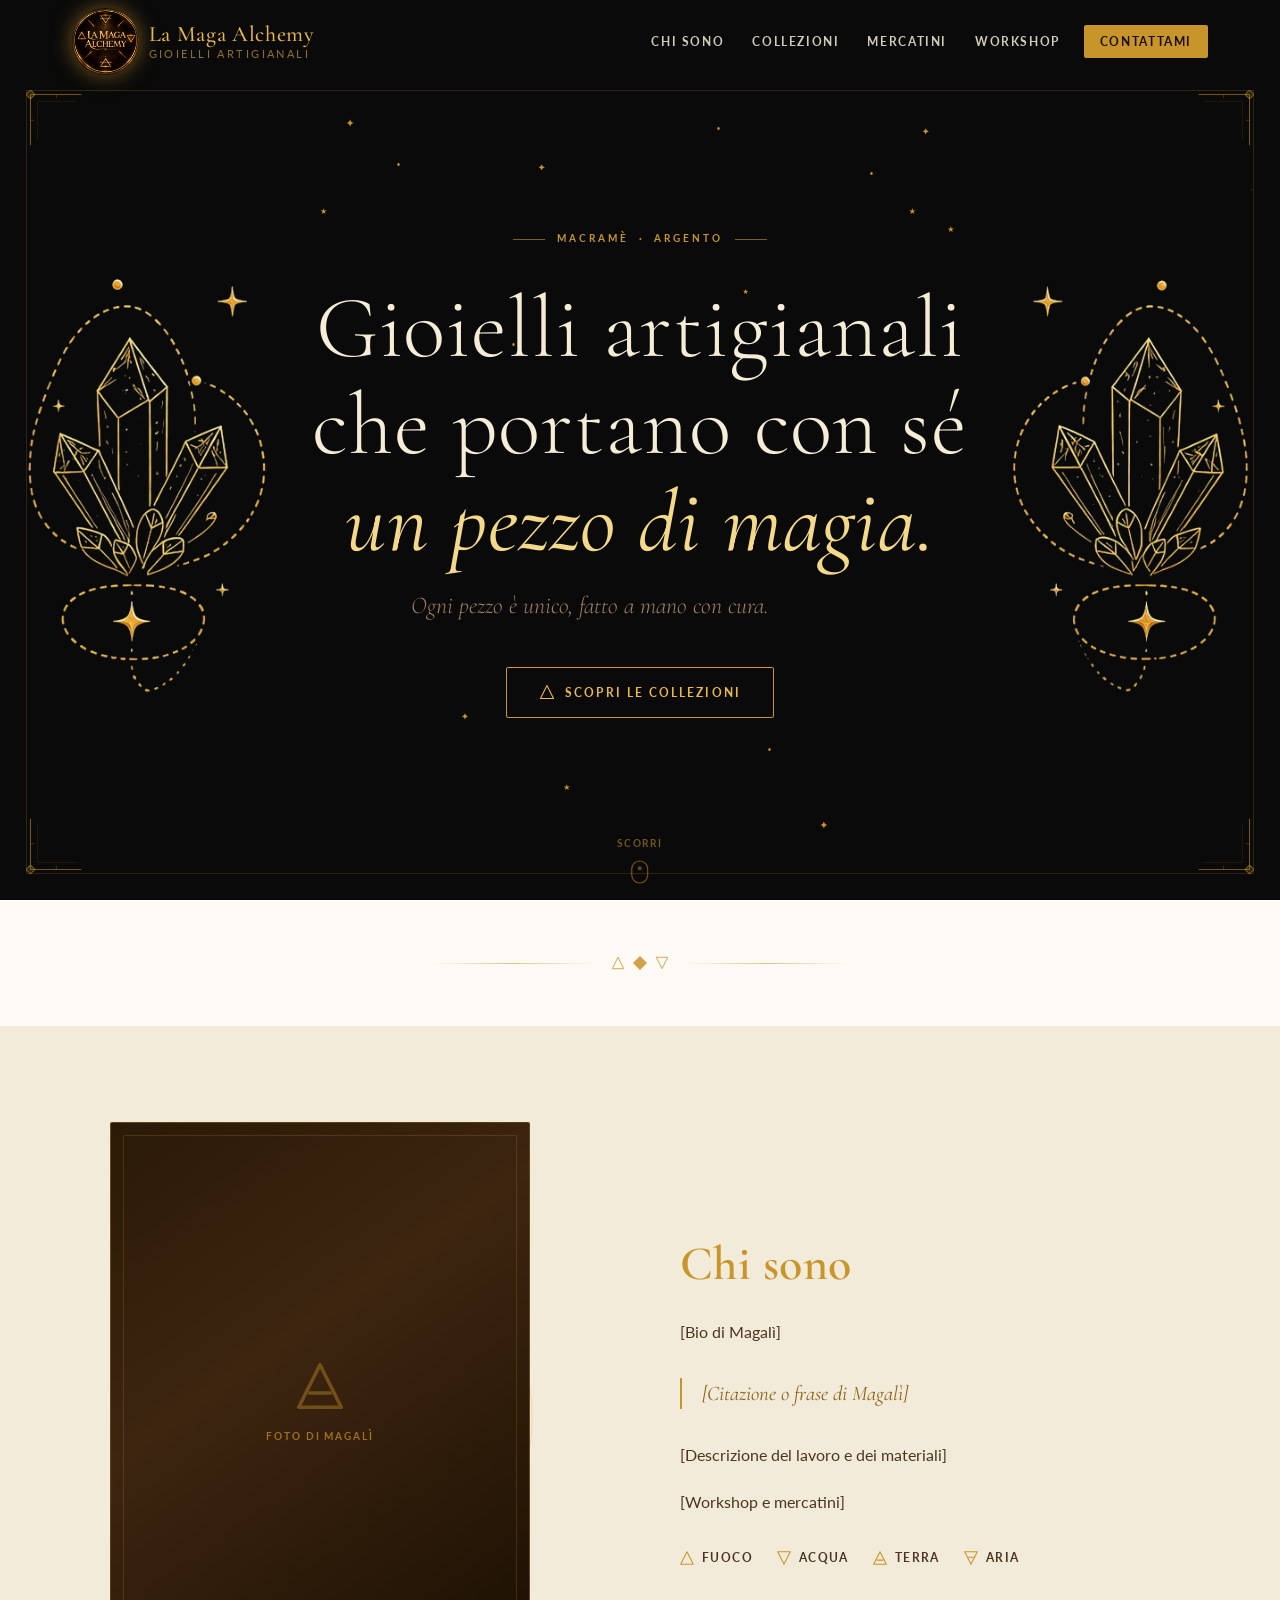
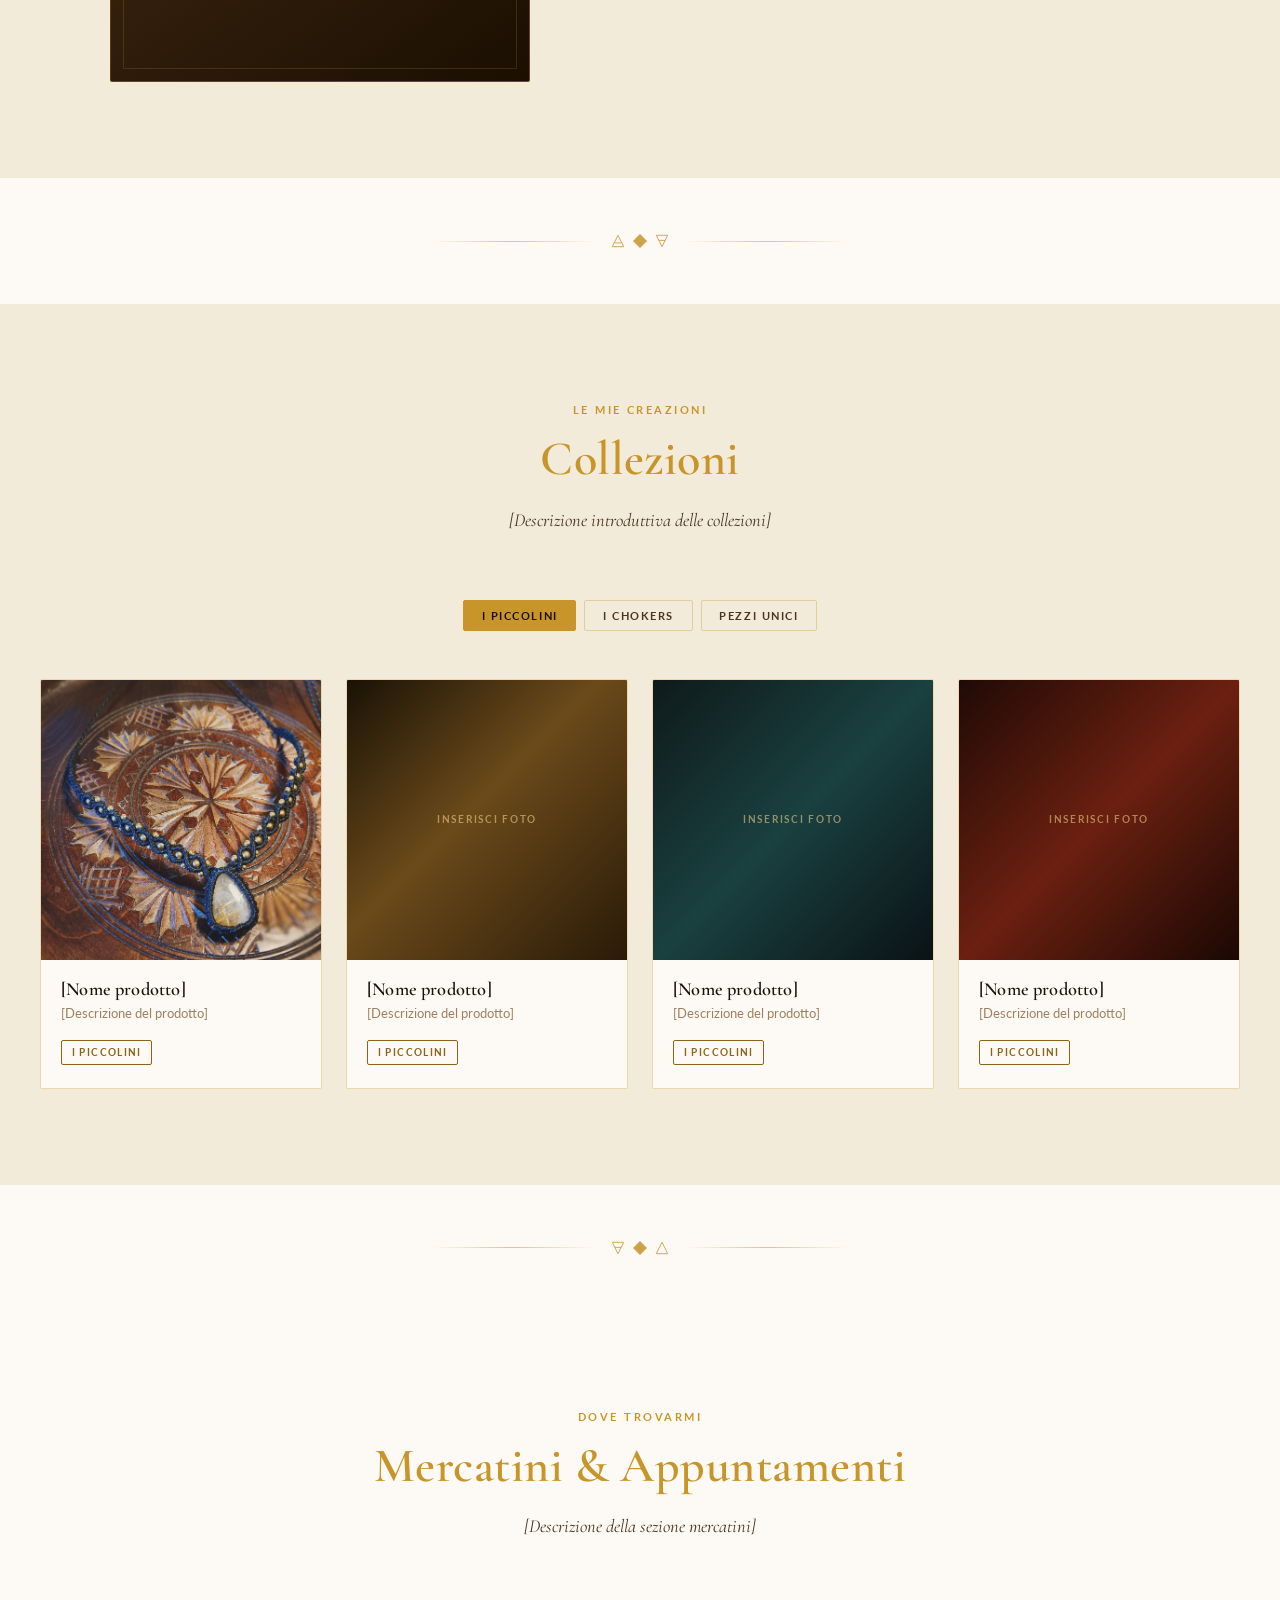
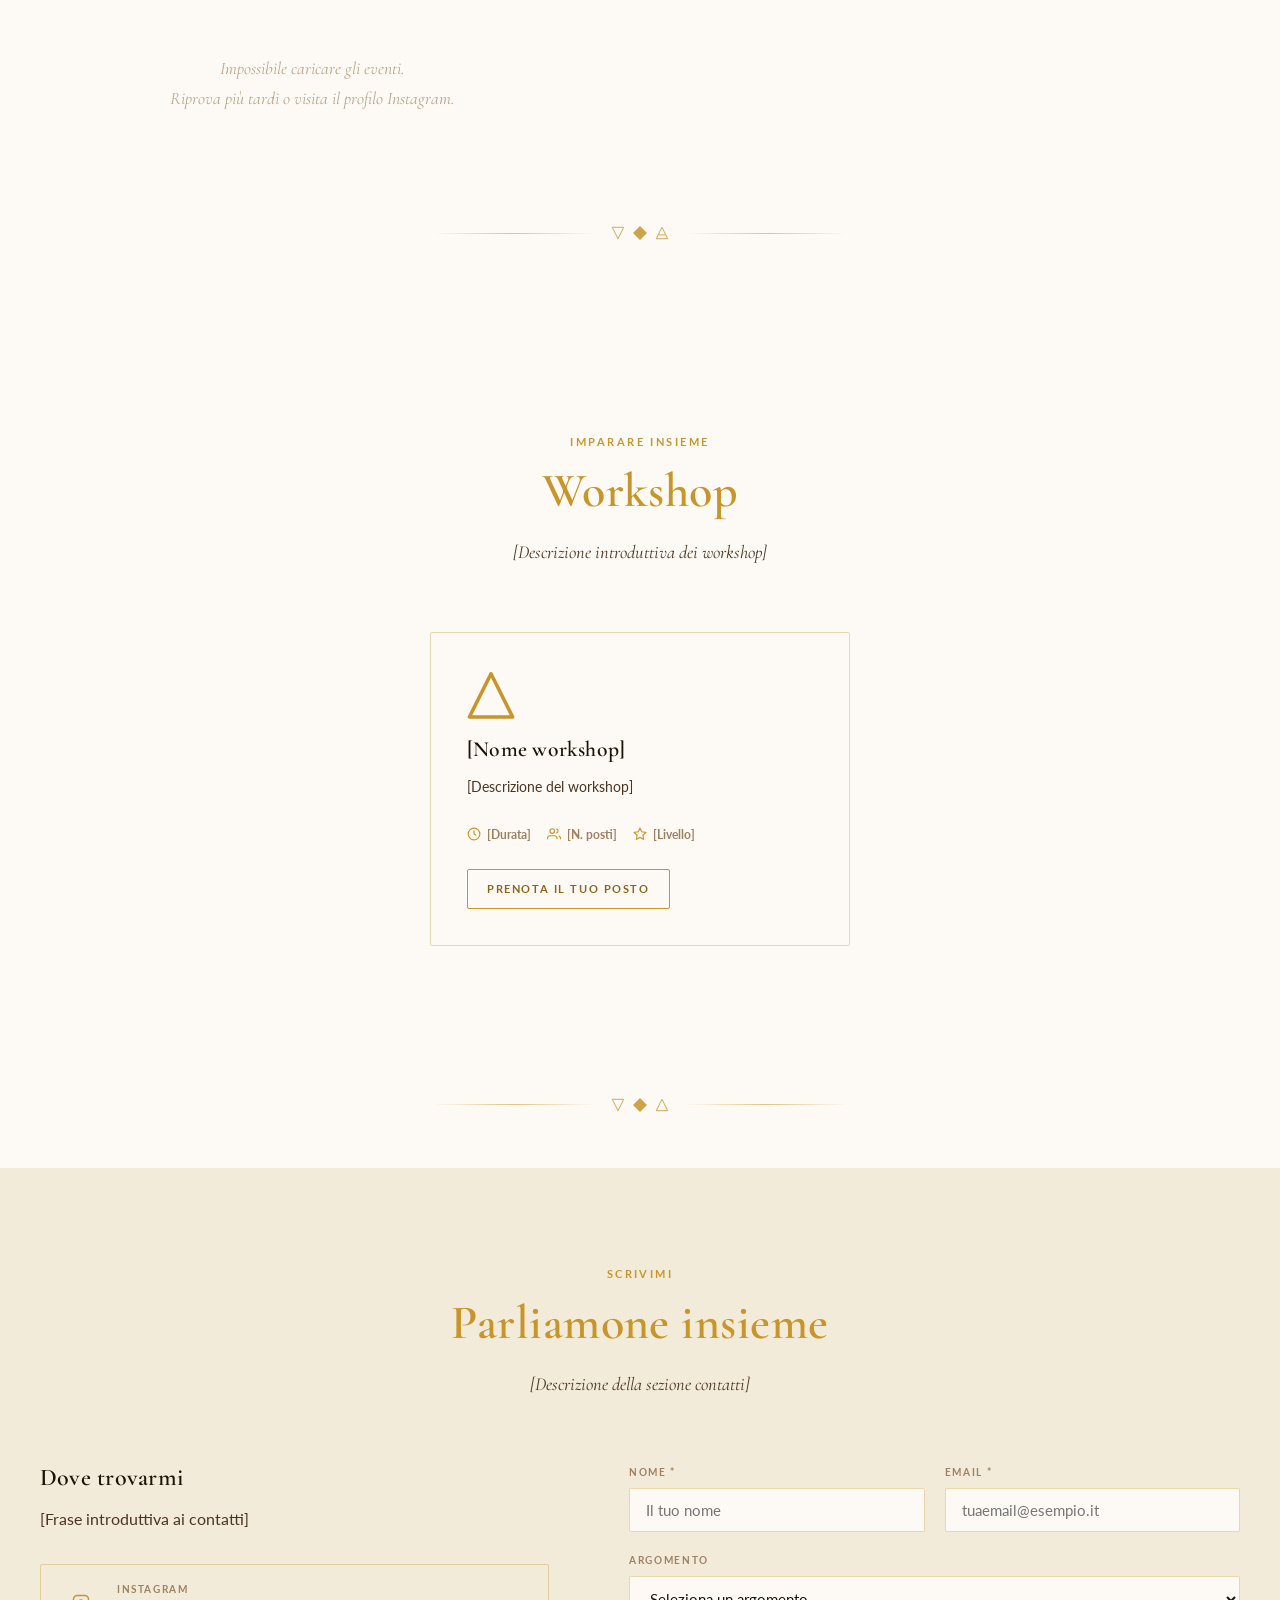
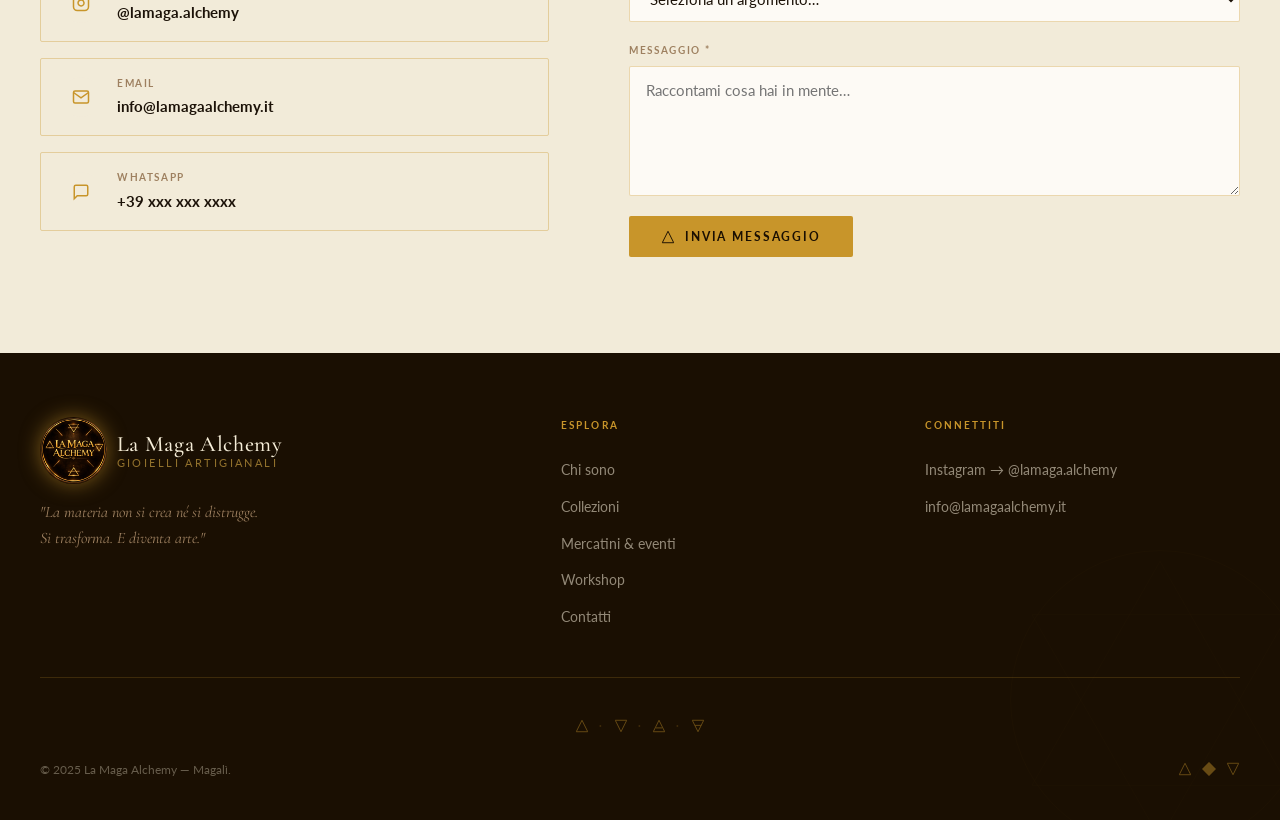
==== index.html @ 139d1196 "Initial commit: sito La Maga Alchemy" ====
﻿<!DOCTYPE html>
<html lang="it">
<head>
  <meta charset="UTF-8" />
  <meta name="viewport" content="width=device-width, initial-scale=1.0" />
  <meta name="description" content="La Maga Alchemy — Gioielli artigianali in macramè e argento di Magalì. Collane, workshop e mercatini." />
  <title>La Maga Alchemy — Gioielli Artigianali di Magalì</title>

  <!-- Favicon (usa il logo come favicon) -->
  <link rel="icon" type="image/jpeg" href="images/logo.jpg" />

  <!-- Google Fonts -->
  <link rel="preconnect" href="https://fonts.googleapis.com" />
  <link rel="preconnect" href="https://fonts.gstatic.com" crossorigin />
  <link href="https://fonts.googleapis.com/css2?family=Cormorant+Garamond:ital,wght@0,300;0,400;0,500;0,600;0,700;1,300;1,400;1,600&family=Lato:wght@300;400;700&display=swap" rel="stylesheet" />

  <link rel="stylesheet" href="style.css" />
</head>
<body>

<!-- ============================================================
  SVG SIMBOLI ALCHEMICI — definizioni riutilizzabili
============================================================ -->
<svg style="display:none" aria-hidden="true">
  <defs>
    <!-- Fuoco △ -->
    <symbol id="sym-fire" viewBox="0 0 20 22">
      <polygon points="10,2 19,20 1,20" fill="none" stroke="currentColor" stroke-width="1.5" stroke-linejoin="round"/>
    </symbol>
    <!-- Acqua ▽ -->
    <symbol id="sym-water" viewBox="0 0 20 22">
      <polygon points="10,20 19,2 1,2" fill="none" stroke="currentColor" stroke-width="1.5" stroke-linejoin="round"/>
    </symbol>
    <!-- Terra △ con barra -->
    <symbol id="sym-earth" viewBox="0 0 20 22">
      <polygon points="10,2 19,20 1,20" fill="none" stroke="currentColor" stroke-width="1.5" stroke-linejoin="round"/>
      <line x1="5" y1="14" x2="15" y2="14" stroke="currentColor" stroke-width="1.5"/>
    </symbol>
    <!-- Aria ▽ con barra -->
    <symbol id="sym-air" viewBox="0 0 20 22">
      <polygon points="10,20 19,2 1,2" fill="none" stroke="currentColor" stroke-width="1.5" stroke-linejoin="round"/>
      <line x1="5" y1="10" x2="15" y2="10" stroke="currentColor" stroke-width="1.5"/>
    </symbol>
    <!-- Rombo decorativo -->
    <symbol id="sym-diamond" viewBox="0 0 14 14">
      <rect x="2" y="2" width="10" height="10" fill="currentColor" transform="rotate(45 7 7)"/>
    </symbol>
  </defs>
</svg>


<!-- ============================================================
  HEADER
============================================================ -->
<header id="header" role="banner">
  <div class="header-inner">
    <a href="#hero" class="logo-wrap" aria-label="La Maga Alchemy — torna all'inizio">
      <!-- Sostituisci logo.jpg con il percorso corretto del logo -->
      <img src="images/logo.jpg" alt="Logo La Maga Alchemy" class="logo-img" />
      <div class="logo-text">
        La Maga Alchemy
        <span class="logo-sub">Gioielli Artigianali</span>
      </div>
    </a>

    <button class="hamburger" id="hamburger" aria-label="Apri menu" aria-expanded="false" aria-controls="nav">
      <span></span><span></span><span></span>
    </button>

    <nav id="nav" class="nav" aria-label="Navigazione principale">
      <a href="#chi-sono"  class="nav-link">Chi sono</a>
      <a href="#collezioni" class="nav-link">Collezioni</a>
      <a href="#eventi"    class="nav-link">Mercatini</a>
      <a href="#workshop"  class="nav-link">Workshop</a>
      <a href="#contatti"  class="nav-link nav-cta">Contattami</a>
    </nav>
  </div>
</header>


<!-- ============================================================
  HERO
============================================================ -->
<section id="hero" aria-label="Benvenuto">

  <!-- ── Cornice ornamentale dorata ── -->
  <div class="hero-frame" aria-hidden="true">
    <!-- Angolo TL — gli altri 3 vengono specchiati via CSS -->
    <div class="hero-corner hero-corner--tl">
      <svg viewBox="0 0 65 65" fill="none" xmlns="http://www.w3.org/2000/svg">
        <path d="M 62,5 L 5,5 L 5,62" stroke="#C8952A" stroke-width="1.2" opacity="0.55"/>
        <path d="M 56,13 L 13,13 L 13,56" stroke="#C8952A" stroke-width="0.5" opacity="0.28"/>
        <polygon points="5,0 10,5 5,10 0,5" stroke="#C8952A" stroke-width="0.9" fill="rgba(200,149,42,0.18)"/>
        <line x1="34" y1="5" x2="34" y2="9" stroke="#C8952A" stroke-width="0.7" opacity="0.45"/>
        <line x1="5" y1="34" x2="9" y2="34" stroke="#C8952A" stroke-width="0.7" opacity="0.45"/>
      </svg>
    </div>
    <div class="hero-corner hero-corner--tr">
      <svg viewBox="0 0 65 65" fill="none" xmlns="http://www.w3.org/2000/svg">
        <path d="M 62,5 L 5,5 L 5,62" stroke="#C8952A" stroke-width="1.2" opacity="0.55"/>
        <path d="M 56,13 L 13,13 L 13,56" stroke="#C8952A" stroke-width="0.5" opacity="0.28"/>
        <polygon points="5,0 10,5 5,10 0,5" stroke="#C8952A" stroke-width="0.9" fill="rgba(200,149,42,0.18)"/>
        <line x1="34" y1="5" x2="34" y2="9" stroke="#C8952A" stroke-width="0.7" opacity="0.45"/>
        <line x1="5" y1="34" x2="9" y2="34" stroke="#C8952A" stroke-width="0.7" opacity="0.45"/>
      </svg>
    </div>
    <div class="hero-corner hero-corner--bl">
      <svg viewBox="0 0 65 65" fill="none" xmlns="http://www.w3.org/2000/svg">
        <path d="M 62,5 L 5,5 L 5,62" stroke="#C8952A" stroke-width="1.2" opacity="0.55"/>
        <path d="M 56,13 L 13,13 L 13,56" stroke="#C8952A" stroke-width="0.5" opacity="0.28"/>
        <polygon points="5,0 10,5 5,10 0,5" stroke="#C8952A" stroke-width="0.9" fill="rgba(200,149,42,0.18)"/>
        <line x1="34" y1="5" x2="34" y2="9" stroke="#C8952A" stroke-width="0.7" opacity="0.45"/>
        <line x1="5" y1="34" x2="9" y2="34" stroke="#C8952A" stroke-width="0.7" opacity="0.45"/>
      </svg>
    </div>
    <div class="hero-corner hero-corner--br">
      <svg viewBox="0 0 65 65" fill="none" xmlns="http://www.w3.org/2000/svg">
        <path d="M 62,5 L 5,5 L 5,62" stroke="#C8952A" stroke-width="1.2" opacity="0.55"/>
        <path d="M 56,13 L 13,13 L 13,56" stroke="#C8952A" stroke-width="0.5" opacity="0.28"/>
        <polygon points="5,0 10,5 5,10 0,5" stroke="#C8952A" stroke-width="0.9" fill="rgba(200,149,42,0.18)"/>
        <line x1="34" y1="5" x2="34" y2="9" stroke="#C8952A" stroke-width="0.7" opacity="0.45"/>
        <line x1="5" y1="34" x2="9" y2="34" stroke="#C8952A" stroke-width="0.7" opacity="0.45"/>
      </svg>
    </div>
  </div>

  <!-- ── Stelle e scintille sparse ── -->
  <div aria-hidden="true">
    <!-- ╔══════════════════════════════════════════╗
         Stelle nelle 4 zone indicate (dentro il frame, a fianco dei cristalli).
         Nessuna stella nell'header (top < 12%).
         ╚══════════════════════════════════════════╝ -->

    <!-- ZONA 1 — angolo in alto a sinistra (top 13–26%, left 24–36%) -->
    <span class="hero-star hero-star--zona1" style="top:13%;left:27%;font-size:11px;--op-lo:0.22;--op-hi:0.65;--dur:4.2s;--delay:0.4s">✦</span>
    <span class="hero-star hero-star--text" style="top:18%;left:31%;font-size:5px; --op-lo:0.18;--op-hi:0.50;--dur:3.8s;--delay:1.9s">●</span>
    <span class="hero-star hero-star--text" style="top:23%;left:25%;font-size:8px; --op-lo:0.16;--op-hi:0.55;--dur:4.6s;--delay:0.9s">★</span>

    <!-- ZONA 2 — angolo in alto a destra (top 13–26%, left 64–76%) -->
    <span class="hero-star" style="top:14%;left:72%;font-size:10px;--op-lo:0.20;--op-hi:0.62;--dur:4.0s;--delay:1.2s">✦</span>
    <span class="hero-star hero-star--text" style="top:19%;left:68%;font-size:5px; --op-lo:0.18;--op-hi:0.48;--dur:5.0s;--delay:2.2s">●</span>
    <span class="hero-star hero-star--text" style="top:25%;left:74%;font-size:8px; --op-lo:0.16;--op-hi:0.52;--dur:3.6s;--delay:0.6s">★</span>

    <!-- Stelle centro-alto: sparse su tutta la fascia sopra il titolo -->
    <span class="hero-star" style="top:14%;left:56%;font-size:5px; --op-lo:0.16;--op-hi:0.48;--dur:3.9s;--delay:1.2s">●</span>
    <span class="hero-star" style="top:18%;left:42%;font-size:10px;--op-lo:0.20;--op-hi:0.60;--dur:4.5s;--delay:0.5s">✦</span>
    <span class="hero-star" style="top:23%;left:71%;font-size:8px; --op-lo:0.18;--op-hi:0.54;--dur:4.1s;--delay:2.3s">★</span>

    <!-- Centro: stelle attorno al titolo (sopra il bottone) -->
    <span class="hero-star hero-star--text" style="top:32%;left:58%;font-size:7px; --op-lo:0.16;--op-hi:0.46;--dur:4.8s;--delay:2.4s">★</span>
    <span class="hero-star hero-star--text" style="top:38%;left:40%;font-size:5px; --op-lo:0.14;--op-hi:0.44;--dur:3.4s;--delay:0.6s">●</span>

    <!-- Area tra bottone e "SCORRI": spostate più in basso (+5%) per non toccare il bottone -->
    <span class="hero-star" style="top:79%;left:36%;font-size:10px;--op-lo:0.20;--op-hi:0.60;--dur:4.2s;--delay:1.1s">✦</span>
    <span class="hero-star" style="top:83%;left:60%;font-size:5px; --op-lo:0.18;--op-hi:0.48;--dur:3.6s;--delay:0.4s">●</span>
    <span class="hero-star" style="top:87%;left:44%;font-size:8px; --op-lo:0.18;--op-hi:0.56;--dur:4.8s;--delay:1.8s">★</span>
    <span class="hero-star" style="top:91%;left:64%;font-size:11px;--op-lo:0.22;--op-hi:0.62;--dur:4.0s;--delay:0.9s">✦</span>
  </div>

  <!-- ── Cristallo sinistro — PNG estratto dal bigliettino originale ── -->
  <!-- FILE DA COPIARE: images/crystal_left.png  -->
  <div class="hero-crystal hero-crystal--left" aria-hidden="true">
    <img src="images/crystal_left.png" alt="" class="crystal-img" />
  </div>

  <!-- ── Cristallo destro — PNG estratto dal bigliettino originale ── -->
  <!-- FILE DA COPIARE: images/crystal_right.png  -->
  <div class="hero-crystal hero-crystal--right" aria-hidden="true">
    <img src="images/crystal_right.png" alt="" class="crystal-img" />
  </div>

  <!-- ── Contenuto centrale ── -->
  <div class="hero-inner">
    <div class="hero-eyebrow" aria-hidden="true">
      <span class="hero-eyebrow-line"></span>
      <span>Macramè &nbsp;·&nbsp; Argento</span>
      <span class="hero-eyebrow-line"></span>
    </div>

    <h1 class="hero-title">
      Gioielli artigianali che portano con sé<br/>
      <em>un pezzo di magia.</em>
    </h1>

    <p class="hero-sub">
      Ogni pezzo è unico, fatto a mano con cura.
    </p>

    <!-- Su desktop: solo il bottone. Su mobile: flex row cristallo+bottone+cristallo -->
    <div class="hero-cta-row">
      <img src="images/crystal_left.png"  alt="" class="hero-cta-crystal" aria-hidden="true" />
      <a href="#collezioni" class="hero-cta" aria-label="Scopri le collezioni">
        <svg width="16" height="16" viewBox="0 0 20 22" fill="none" aria-hidden="true">
          <use href="#sym-fire"/>
        </svg>
        Scopri le collezioni
      </a>
      <img src="images/crystal_right.png" alt="" class="hero-cta-crystal" aria-hidden="true" />
    </div>
  </div>

  <div class="hero-scroll" aria-hidden="true">
    <span>Scorri</span>
    <svg width="18" height="24" viewBox="0 0 18 24" fill="none">
      <rect x="1" y="1" width="16" height="22" rx="8" stroke="currentColor" stroke-width="1.2"/>
      <circle cx="9" cy="7" r="2" fill="currentColor">
        <animate attributeName="cy" values="7;15;7" dur="2.2s" repeatCount="indefinite"/>
        <animate attributeName="opacity" values="1;0;1" dur="2.2s" repeatCount="indefinite"/>
      </circle>
    </svg>
  </div>
</section>


<!-- ============================================================
  SEPARATORE
============================================================ -->
<div class="divider" aria-hidden="true">
  <span class="divider-line"></span>
  <span class="divider-symbol">
    <svg><use href="#sym-fire"/></svg>
    <svg><use href="#sym-diamond"/></svg>
    <svg><use href="#sym-water"/></svg>
  </span>
  <span class="divider-line"></span>
</div>


<!-- ============================================================
  CHI SONO
============================================================ -->
<section id="chi-sono" class="section section--mid">
  <div class="container">
    <div class="chi-sono-grid">

      <!-- Immagine di Magalì -->
      <div class="chi-sono-visual reveal">
        <div class="portrait-deco" aria-hidden="true"></div>
        <!--
          📸 FOTO: inserisci qui la tua foto.
          Sostituisci il blocco .portrait-placeholder con:
          <img src="immagini/magali.jpg" alt="Magalì — La Maga Alchemy" style="width:100%;max-width:420px;border-radius:2px;" />
        -->
        <div class="portrait-placeholder" role="img" aria-label="Foto di Magalì — in arrivo">
          <svg width="48" height="52" viewBox="0 0 20 22" fill="none" style="color:#C8952A;opacity:0.4">
            <use href="#sym-earth"/>
          </svg>
          <span class="portrait-label">Foto di Magalì</span>
         <!--  <span class="portrait-label" style="opacity:0.5;font-size:0.55rem">→ inserisci qui la tua immagine</span> -->
        </div>
      </div>

      <!-- Testo -->
      <div class="chi-sono-content">
     <!--    <span class="section-label reveal reveal-delay-1">L'artigiana</span> -->
        <h2 class="section-title reveal reveal-delay-1" style="margin-bottom:1.5rem">
          Chi sono
        </h2>

        <p class="reveal reveal-delay-2">
          [Bio di Magalì]
        </p>

        <blockquote class="quote reveal reveal-delay-3">
          [Citazione o frase di Magalì]
        </blockquote>

        <p class="reveal reveal-delay-3">
          [Descrizione del lavoro e dei materiali]
        </p>

        <p class="reveal reveal-delay-4">
          [Workshop e mercatini]
        </p>

        <div class="elementi-row reveal reveal-delay-5">
          <div class="elemento-chip">
            <svg width="14" height="16" viewBox="0 0 20 22" fill="none"><use href="#sym-fire"/></svg>
            Fuoco
          </div>
          <div class="elemento-chip">
            <svg width="14" height="16" viewBox="0 0 20 22" fill="none"><use href="#sym-water"/></svg>
            Acqua
          </div>
          <div class="elemento-chip">
            <svg width="14" height="16" viewBox="0 0 20 22" fill="none"><use href="#sym-earth"/></svg>
            Terra
          </div>
          <div class="elemento-chip">
            <svg width="14" height="16" viewBox="0 0 20 22" fill="none"><use href="#sym-air"/></svg>
            Aria
          </div>
        </div>
      </div>

    </div>
  </div>
</section>


<!-- ============================================================
  SEPARATORE
============================================================ -->
<div class="divider" aria-hidden="true">
  <span class="divider-line"></span>
  <span class="divider-symbol">
    <svg><use href="#sym-earth"/></svg>
    <svg><use href="#sym-diamond"/></svg>
    <svg><use href="#sym-air"/></svg>
  </span>
  <span class="divider-line"></span>
</div>


<!-- ============================================================
  COLLEZIONI
============================================================ -->
<section id="collezioni" class="section section--mid">
  <div class="container">

    <div class="section-header">
      <span class="section-label reveal">Le mie creazioni</span>
      <h2 class="section-title reveal reveal-delay-1">
        Collezioni
      </h2>
      <p class="section-desc reveal reveal-delay-2">
        [Descrizione introduttiva delle collezioni]
      </p>
    </div>

    <!-- Tabs -->
    <div class="collezioni-tabs reveal">
      <button class="tab-btn active" data-tab="piccolini">I Piccolini</button>
      <button class="tab-btn" data-tab="chokers">I Chokers</button>
      <button class="tab-btn" data-tab="pezzi-unici">Pezzi Unici</button>
    </div>

    <!-- Gruppo: I Piccolini -->
    <div class="collezione-group active" data-group="piccolini">
      <div class="products-grid">

        <!--
          📸 FOTO PRODOTTO: per ogni card sostituisci il div .product-ph con:
          <img src="immagini/piccolini-01.jpg" alt="Nome prodotto" style="width:100%;height:100%;object-fit:cover;" />
        -->

        <article class="product-card reveal">
          <div class="product-img-wrap">
            <!-- 📸 prod-1.jpg: collana macramè bordeaux con labradorite -->
            <img src="images/macrame1.png"
                 alt="Collana macramè bordeaux con labradorite"
                 class="product-img" />
            <div class="product-overlay" aria-hidden="true">
              <span class="product-overlay-icon">✦</span>
            </div>
          </div>
          <div class="product-info">
            <h3 class="product-name">[Nome prodotto]</h3>
            <p class="product-desc">[Descrizione del prodotto]</p>
            <span class="product-tag">I Piccolini</span>
          </div>
        </article>

        <article class="product-card reveal reveal-delay-1">
          <div class="product-img-wrap">
            <div class="product-ph product-ph--2" aria-label="Foto prodotto in arrivo">
              <span class="product-ph-label">inserisci foto</span>
            </div>
            <div class="product-overlay" aria-hidden="true">
              <span class="product-overlay-icon">✦</span>
            </div>
          </div>
          <div class="product-info">
            <h3 class="product-name">[Nome prodotto]</h3>
            <p class="product-desc">[Descrizione del prodotto]</p>
            <span class="product-tag">I Piccolini</span>
          </div>
        </article>

        <article class="product-card reveal reveal-delay-2">
          <div class="product-img-wrap">
            <div class="product-ph product-ph--3" aria-label="Foto prodotto in arrivo">
              <span class="product-ph-label">inserisci foto</span>
            </div>
            <div class="product-overlay" aria-hidden="true">
              <span class="product-overlay-icon">✦</span>
            </div>
          </div>
          <div class="product-info">
            <h3 class="product-name">[Nome prodotto]</h3>
            <p class="product-desc">[Descrizione del prodotto]</p>
            <span class="product-tag">I Piccolini</span>
          </div>
        </article>

        <article class="product-card reveal reveal-delay-3">
          <div class="product-img-wrap">
            <div class="product-ph product-ph--4" aria-label="Foto prodotto in arrivo">
              <span class="product-ph-label">inserisci foto</span>
            </div>
            <div class="product-overlay" aria-hidden="true">
              <span class="product-overlay-icon">✦</span>
            </div>
          </div>
          <div class="product-info">
            <h3 class="product-name">[Nome prodotto]</h3>
            <p class="product-desc">[Descrizione del prodotto]</p>
            <span class="product-tag">I Piccolini</span>
          </div>
        </article>

      </div>
    </div><!-- /piccolini -->

    <!-- Gruppo: Argento -->
    <div class="collezione-group" data-group="chokers">
      <div class="products-grid">

        <article class="product-card reveal">
          <div class="product-img-wrap">
            <!-- 📸 prod-2.jpg: choker macramè blu notte con pietra -->
            <img src="images/macrame2.png"
                 alt="Choker macramè blu notte con pietra"
                 class="product-img" />
            <div class="product-overlay" aria-hidden="true">
              <span class="product-overlay-icon">✦</span>
            </div>
          </div>
          <div class="product-info">
            <h3 class="product-name">[Nome prodotto]</h3>
            <p class="product-desc">[Descrizione del prodotto]</p>
            <span class="product-tag">I Chokers</span>
          </div>
        </article>

        <article class="product-card reveal reveal-delay-1">
          <div class="product-img-wrap">
            <div class="product-ph product-ph--6" aria-label="Foto prodotto in arrivo">
              <span class="product-ph-label">inserisci foto</span>
            </div>
            <div class="product-overlay" aria-hidden="true">
              <span class="product-overlay-icon">✦</span>
            </div>
          </div>
          <div class="product-info">
            <h3 class="product-name">[Nome prodotto]</h3>
            <p class="product-desc">[Descrizione del prodotto]</p>
            <span class="product-tag">I Chokers</span>
          </div>
        </article>

        <article class="product-card reveal reveal-delay-2">
          <div class="product-img-wrap">
            <div class="product-ph product-ph--1" aria-label="Foto prodotto in arrivo">
              <span class="product-ph-label">inserisci foto</span>
            </div>
            <div class="product-overlay" aria-hidden="true">
              <span class="product-overlay-icon">✦</span>
            </div>
          </div>
          <div class="product-info">
            <h3 class="product-name">[Nome prodotto]</h3>
            <p class="product-desc">[Descrizione del prodotto]</p>
            <span class="product-tag">I Chokers</span>
          </div>
        </article>

      </div>
    </div><!-- /argento -->

    <!-- Gruppo: Elementi -->
    <div class="collezione-group" data-group="pezzi-unici">
      <div class="products-grid">

        <article class="product-card reveal">
          <div class="product-img-wrap">
            <div class="product-ph product-ph--2" aria-label="Foto prodotto in arrivo">
              <span class="product-ph-label">inserisci foto</span>
            </div>
            <div class="product-overlay" aria-hidden="true">
              <span class="product-overlay-icon">✦</span>
            </div>
          </div>
          <div class="product-info">
            <h3 class="product-name">[Nome prodotto]</h3>
            <p class="product-desc">[Descrizione del prodotto]</p>
            <span class="product-tag">Pezzi Unici</span>
          </div>
        </article>

        <article class="product-card reveal reveal-delay-1">
          <div class="product-img-wrap">
            <div class="product-ph product-ph--3" aria-label="Foto prodotto in arrivo">
              <span class="product-ph-label">inserisci foto</span>
            </div>
            <div class="product-overlay" aria-hidden="true">
              <span class="product-overlay-icon">✦</span>
            </div>
          </div>
          <div class="product-info">
            <h3 class="product-name">[Nome prodotto]</h3>
            <p class="product-desc">[Descrizione del prodotto]</p>
            <span class="product-tag">Pezzi Unici</span>
          </div>
        </article>

        <article class="product-card reveal reveal-delay-2">
          <div class="product-img-wrap">
            <div class="product-ph product-ph--4" aria-label="Foto prodotto in arrivo">
              <span class="product-ph-label">inserisci foto</span>
            </div>
            <div class="product-overlay" aria-hidden="true">
              <span class="product-overlay-icon">✦</span>
            </div>
          </div>
          <div class="product-info">
            <h3 class="product-name">[Nome prodotto]</h3>
            <p class="product-desc">[Descrizione del prodotto]</p>
            <span class="product-tag">Pezzi Unici</span>
          </div>
        </article>

        <article class="product-card reveal reveal-delay-3">
          <div class="product-img-wrap">
            <div class="product-ph product-ph--5" aria-label="Foto prodotto in arrivo">
              <span class="product-ph-label">inserisci foto</span>
            </div>
            <div class="product-overlay" aria-hidden="true">
              <span class="product-overlay-icon">✦</span>
            </div>
          </div>
          <div class="product-info">
            <h3 class="product-name">[Nome prodotto]</h3>
            <p class="product-desc">[Descrizione del prodotto]</p>
            <span class="product-tag">Pezzi Unici</span>
          </div>
        </article>

      </div>
    </div><!-- /elementi -->

  </div>
</section>


<!-- ============================================================
  SEPARATORE
============================================================ -->
<div class="divider" aria-hidden="true">
  <span class="divider-line"></span>
  <span class="divider-symbol">
    <svg><use href="#sym-air"/></svg>
    <svg><use href="#sym-diamond"/></svg>
    <svg><use href="#sym-fire"/></svg>
  </span>
  <span class="divider-line"></span>
</div>


<!-- ============================================================
  MERCATINI & EVENTI
============================================================ -->
<section id="eventi" class="section">
  <div class="container">

    <div class="section-header">
      <span class="section-label reveal">Dove trovarmi</span>
      <h2 class="section-title reveal reveal-delay-1">
        Mercatini <span class="gold">&amp; Appuntamenti</span>
      </h2>
      <p class="section-desc reveal reveal-delay-2">
        [Descrizione della sezione mercatini]
      </p>
    </div>

    <!--
      ╔══════════════════════════════════════════════════════════╗
      MERCATINI — alimentati da Google Sheets

      SETUP (una tantum):
      1. Crea un nuovo foglio Google Sheets
      2. Nella prima riga metti ESATTAMENTE queste intestazioni:
         GG | Mese | Anno | Nome | Luogo | Città | Descrizione | Prossimo
      3. Riempi le righe successive con i tuoi eventi
         (nella colonna "Prossimo" scrivi VERO per evidenziare l'evento)
      4. Vai su File → Condividi → Pubblica sul web
         → scegli "Intero documento" e formato "Valori separati da virgola (.csv)"
         → clicca "Pubblica" e conferma
      5. Copia l'ID del foglio dall'URL:
         https://docs.google.com/spreadsheets/d/  QUI_C'È_L'ID  /edit
      6. Incolla quell'ID in script.js dove c'è scritto INSERISCI_ID_FOGLIO

      Da quel momento: modifica il foglio → il sito si aggiorna da solo!
      ╚══════════════════════════════════════════════════════════╝
    -->
    <div class="eventi-grid" id="eventi-container" aria-live="polite">
      <p class="eventi-loading">Caricamento eventi…</p>
    </div><!-- /eventi-container -->

    <div class="divider" aria-hidden="true" style="margin-top:4rem;margin-bottom:0">
      <span class="divider-line"></span>
      <span class="divider-symbol">
        <svg><use href="#sym-water"/></svg>
        <svg><use href="#sym-diamond"/></svg>
        <svg><use href="#sym-earth"/></svg>
      </span>
      <span class="divider-line"></span>
    </div>

  </div>
</section>


<!-- ============================================================
  WORKSHOP
============================================================ -->
<section id="workshop" class="section">
  <div class="container">

    <div class="section-header">
      <span class="section-label reveal">Imparare insieme</span>
      <h2 class="section-title reveal reveal-delay-1">
        Workshop
      </h2>
      <p class="section-desc reveal reveal-delay-2">
        [Descrizione introduttiva dei workshop]
      </p>
    </div>

    <div class="workshop-grid">

      <article class="workshop-card reveal">
        <div class="workshop-icon" aria-hidden="true">
          <svg viewBox="0 0 20 22" fill="none" stroke="currentColor" stroke-width="1.2"><use href="#sym-fire"/></svg>
        </div>
        <h3 class="workshop-title">[Nome workshop]</h3>
        <p class="workshop-desc">
          [Descrizione del workshop]
        </p>
        <div class="workshop-meta">
          <span class="workshop-meta-item">
            <svg width="14" height="14" viewBox="0 0 24 24" fill="none" stroke="currentColor" stroke-width="2" aria-hidden="true"><circle cx="12" cy="12" r="10"/><path d="M12 6v6l4 2"/></svg>
            [Durata]
          </span>
          <span class="workshop-meta-item">
            <svg width="14" height="14" viewBox="0 0 24 24" fill="none" stroke="currentColor" stroke-width="2" aria-hidden="true"><path d="M17 21v-2a4 4 0 0 0-4-4H5a4 4 0 0 0-4 4v2"/><circle cx="9" cy="7" r="4"/><path d="M23 21v-2a4 4 0 0 0-3-3.87"/><path d="M16 3.13a4 4 0 0 1 0 7.75"/></svg>
            [N. posti]
          </span>
          <span class="workshop-meta-item">
            <svg width="14" height="14" viewBox="0 0 24 24" fill="none" stroke="currentColor" stroke-width="2" aria-hidden="true"><path d="M12 2l3.09 6.26L22 9.27l-5 4.87 1.18 6.88L12 17.77l-6.18 3.25L7 14.14 2 9.27l6.91-1.01L12 2z"/></svg>
            [Livello]
          </span>
        </div>
        <a href="#contatti" class="btn-outline">Prenota il tuo posto</a>
      </article>

    </div><!-- /workshop-grid -->

  </div>
</section>


<!-- ============================================================
  SEPARATORE
============================================================ -->
<div class="divider" aria-hidden="true">
  <span class="divider-line"></span>
  <span class="divider-symbol">
    <svg><use href="#sym-water"/></svg>
    <svg><use href="#sym-diamond"/></svg>
    <svg><use href="#sym-fire"/></svg>
  </span>
  <span class="divider-line"></span>
</div>


<!-- ============================================================
  CONTATTI
============================================================ -->
<section id="contatti" class="section section--mid">
  <div class="container">

    <div class="section-header">
      <span class="section-label reveal">Scrivimi</span>
      <h2 class="section-title reveal reveal-delay-1">
        Parliamone <span class="gold">insieme</span>
      </h2>
      <p class="section-desc reveal reveal-delay-2">
        [Descrizione della sezione contatti]
      </p>
    </div>

    <div class="contatti-grid">

      <!-- Info -->
      <div class="reveal">
        <h3 class="reveal reveal-delay-1" style="font-family:var(--font-title);font-size:1.5rem;color:var(--text-dark);margin-bottom:0.75rem">
          Dove trovarmi
        </h3>
        <p style="color:var(--text-mid);margin-bottom:2rem;max-width:100%">
          [Frase introduttiva ai contatti]
        </p>

        <div class="contatti-links">

          <!--
            📱 SOCIAL: sostituisci il link href con il tuo profilo Instagram reale.
          -->
          <a href="https://www.instagram.com/lamaga.alchemy" target="_blank" rel="noopener noreferrer" class="contatti-link">
            <div class="contatti-link-icon" aria-hidden="true">
              <svg width="18" height="18" viewBox="0 0 24 24" fill="none" stroke="currentColor" stroke-width="2">
                <rect x="2" y="2" width="20" height="20" rx="5" ry="5"/>
                <path d="M16 11.37A4 4 0 1 1 12.63 8 4 4 0 0 1 16 11.37z"/>
                <line x1="17.5" y1="6.5" x2="17.51" y2="6.5"/>
              </svg>
            </div>
            <div class="contatti-link-text">
              <span class="contatti-link-label">Instagram</span>
              <span class="contatti-link-value">@lamaga.alchemy</span>
            </div>
          </a>

          <!--
            ✉️ EMAIL: sostituisci con la tua email reale.
          -->
          <a href="mailto:info@lamagaalchemy.it" class="contatti-link">
            <div class="contatti-link-icon" aria-hidden="true">
              <svg width="18" height="18" viewBox="0 0 24 24" fill="none" stroke="currentColor" stroke-width="2">
                <path d="M4 4h16c1.1 0 2 .9 2 2v12c0 1.1-.9 2-2 2H4c-1.1 0-2-.9-2-2V6c0-1.1.9-2 2-2z"/>
                <polyline points="22,6 12,13 2,6"/>
              </svg>
            </div>
            <div class="contatti-link-text">
              <span class="contatti-link-label">Email</span>
              <span class="contatti-link-value">info@lamagaalchemy.it</span>
            </div>
          </a>

          <!--
            💬 WHATSAPP: sostituisci con il tuo numero reale.
          -->
          <a href="https://wa.me/39XXXXXXXXXX" target="_blank" rel="noopener noreferrer" class="contatti-link">
            <div class="contatti-link-icon" aria-hidden="true">
              <svg width="18" height="18" viewBox="0 0 24 24" fill="none" stroke="currentColor" stroke-width="2">
                <path d="M21 15a2 2 0 0 1-2 2H7l-4 4V5a2 2 0 0 1 2-2h14a2 2 0 0 1 2 2z"/>
              </svg>
            </div>
            <div class="contatti-link-text">
              <span class="contatti-link-label">WhatsApp</span>
              <span class="contatti-link-value">+39 xxx xxx xxxx</span>
            </div>
          </a>

        </div>
      </div><!-- /info -->

      <!-- Form -->
      <div class="reveal reveal-delay-2">
        <form id="contact-form" class="contact-form" novalidate>
          <div class="form-row">
            <div class="form-group">
              <label class="form-label" for="nome">Nome *</label>
              <input class="form-input" type="text" id="nome" name="nome" placeholder="Il tuo nome" required />
            </div>
            <div class="form-group">
              <label class="form-label" for="email">Email *</label>
              <input class="form-input" type="email" id="email" name="email" placeholder="tuaemail@esempio.it" required />
            </div>
          </div>

          <div class="form-group">
            <label class="form-label" for="argomento">Argomento</label>
            <select class="form-select" id="argomento" name="argomento">
              <option value="">Seleziona un argomento…</option>
              <option value="commissione">Commissione gioiello personalizzato</option>
              <option value="workshop">Informazioni workshop</option>
              <option value="mercatino">Collaborazione mercatini</option>
              <option value="altro">Altro</option>
            </select>
          </div>

          <div class="form-group">
            <label class="form-label" for="messaggio">Messaggio *</label>
            <textarea class="form-textarea" id="messaggio" name="messaggio" placeholder="Raccontami cosa hai in mente…" required></textarea>
          </div>

          <button type="submit" class="btn-primary">
            <svg width="14" height="14" viewBox="0 0 20 22" fill="none" aria-hidden="true"><use href="#sym-fire"/></svg>
            Invia messaggio
          </button>

          <div id="form-success" class="form-success" role="alert">
            ✦ Messaggio ricevuto! Ti risponderò presto. Grazie per esserti connessa/o.
          </div>
        </form>
      </div><!-- /form -->

    </div><!-- /contatti-grid -->

  </div>
</section>


<!-- ============================================================
  FOOTER
============================================================ -->
<footer id="footer" role="contentinfo">
  <div class="footer-bg-deco" aria-hidden="true">
    <svg viewBox="0 0 600 600" fill="none">
      <circle cx="300" cy="300" r="280" stroke="#C8952A" stroke-width="1"/>
      <polygon points="300,40 540,460 60,460" stroke="#C8952A" stroke-width="0.8" fill="none"/>
      <polygon points="300,560 540,140 60,140" stroke="#C8952A" stroke-width="0.8" fill="none"/>
    </svg>
  </div>

  <div class="footer-inner">

    <div class="footer-top">
      <!-- Brand -->
      <div class="footer-brand">
        <a href="#hero" class="logo-wrap" aria-label="Torna all'inizio della pagina">
          <img src="images/logo.jpg" alt="Logo La Maga Alchemy" class="logo-img" />
          <div class="logo-text">
            La Maga Alchemy
            <span class="logo-sub">Gioielli Artigianali</span>
          </div>
        </a>
        <p class="footer-tagline">
          "La materia non si crea né si distrugge.<br/>
          Si trasforma. E diventa arte."
        </p>
      </div>

      <!-- Link rapidi -->
      <div>
        <p class="footer-col-title">Esplora</p>
        <ul class="footer-links">
          <li><a href="#chi-sono"   class="footer-link">Chi sono</a></li>
          <li><a href="#collezioni" class="footer-link">Collezioni</a></li>
          <li><a href="#eventi"     class="footer-link">Mercatini &amp; eventi</a></li>
          <li><a href="#workshop"   class="footer-link">Workshop</a></li>
          <li><a href="#contatti"   class="footer-link">Contatti</a></li>
        </ul>
      </div>

      <!-- Social & info -->
      <div>
        <p class="footer-col-title">Connettiti</p>
        <ul class="footer-links">
          <li>
            <!-- 📱 Sostituisci con il link reale -->
            <a href="https://www.instagram.com/lamaga.alchemy" target="_blank" rel="noopener noreferrer" class="footer-link">
              Instagram → @lamaga.alchemy
            </a>
          </li>
          <li>
            <!-- ✉️ Sostituisci con la tua email reale -->
            <a href="mailto:info@lamagaalchemy.it" class="footer-link">
              info@lamagaalchemy.it
            </a>
          </li>
        </ul>
      </div>
    </div><!-- /footer-top -->

    <!-- Simboli decorativi alchemici -->
    <div class="footer-symbols" aria-hidden="true" style="justify-content:center;margin-bottom:1.5rem">
      <svg width="16" height="18" viewBox="0 0 20 22" fill="none" stroke="currentColor" stroke-width="1.5"><use href="#sym-fire"/></svg>
      <span style="font-size:0.6rem;letter-spacing:0.2em;text-transform:uppercase;font-weight:700;color:var(--gold);opacity:0.45">·</span>
      <svg width="16" height="18" viewBox="0 0 20 22" fill="none" stroke="currentColor" stroke-width="1.5"><use href="#sym-water"/></svg>
      <span style="font-size:0.6rem;letter-spacing:0.2em;text-transform:uppercase;font-weight:700;color:var(--gold);opacity:0.45">·</span>
      <svg width="16" height="18" viewBox="0 0 20 22" fill="none" stroke="currentColor" stroke-width="1.5"><use href="#sym-earth"/></svg>
      <span style="font-size:0.6rem;letter-spacing:0.2em;text-transform:uppercase;font-weight:700;color:var(--gold);opacity:0.45">·</span>
      <svg width="16" height="18" viewBox="0 0 20 22" fill="none" stroke="currentColor" stroke-width="1.5"><use href="#sym-air"/></svg>
    </div>

    <div class="footer-bottom">
      <p class="footer-copy">
        &copy; 2025 La Maga Alchemy — Magalì.
        <!-- Fatto con ✦ a mano. -->
      </p>
      <div class="footer-symbols">
        <svg width="12" height="14" viewBox="0 0 20 22" fill="none" stroke="currentColor" stroke-width="1.5"><use href="#sym-fire"/></svg>
        <svg width="10" height="10" viewBox="0 0 14 14" fill="none" stroke="none"><use href="#sym-diamond"/></svg>
        <svg width="12" height="14" viewBox="0 0 20 22" fill="none" stroke="currentColor" stroke-width="1.5"><use href="#sym-water"/></svg>
      </div>
    </div>

  </div>
</footer>


<!-- Lightbox prodotto -->
<div class="product-lightbox" id="product-lightbox" aria-hidden="true">
  <div class="product-lightbox-backdrop" data-lightbox-close></div>
  <div class="product-lightbox-dialog" role="dialog" aria-modal="true" aria-labelledby="lightbox-name">
    <button class="product-lightbox-close" type="button" data-lightbox-close aria-label="Chiudi">
      <svg width="20" height="20" viewBox="0 0 24 24" fill="none" stroke="currentColor" stroke-width="2" aria-hidden="true"><path d="M18 6 6 18M6 6l12 12"/></svg>
    </button>
    <div class="product-lightbox-media" id="lightbox-media"></div>
    <div class="product-lightbox-info">
      <h3 class="product-lightbox-name" id="lightbox-name"></h3>
      <p class="product-lightbox-desc" id="lightbox-desc"></p>
      <span class="product-lightbox-tag" id="lightbox-tag"></span>
    </div>
  </div>
</div>

<script src="script.js"></script>
</body>
</html>
---- style.css ----
/* =============================================
   LA MAGA ALCHEMY — style.css
   Palette: oro caldo su scuro / beige caldo
   ============================================= */

/* --- Google Fonts --- */
@import url('https://fonts.googleapis.com/css2?family=Cormorant+Garamond:ital,wght@0,300;0,400;0,500;0,600;0,700;1,300;1,400;1,600&family=Lato:wght@300;400;700&display=swap');

/* --- Custom Properties --- */
:root {
  --bg-warm:       #FDFAF5;
  --bg-mid:        #F2EBD9;
  --bg-dark:       #1A0F02;
  --bg-dark-soft:  #261608;

  --gold:          #C8952A;
  --gold-light:    #E8B84B;
  --gold-pale:     #F5D98A;
  --gold-dark:     #8C6318;

  --text-dark:     #1C1208;
  --text-mid:      #4A3520;
  --text-light:    #F5EDD8;
  --text-muted:    #9E8060;

  --border-gold:   rgba(200, 149, 42, 0.35);

  --font-title:    'Cormorant Garamond', Georgia, serif;
  --font-body:     'Lato', system-ui, sans-serif;

  --radius:        4px;
  --transition:    0.35s ease;
  --shadow-gold:   0 0 28px rgba(200, 149, 42, 0.22);
}

/* --- Reset & Base --- */
*, *::before, *::after { box-sizing: border-box; margin: 0; padding: 0; }

html { scroll-behavior: smooth; font-size: 16px; }

body {
  background-color: var(--bg-warm);
  color: var(--text-dark);
  font-family: var(--font-body);
  font-weight: 400;
  line-height: 1.7;
  overflow-x: hidden;
}

img { max-width: 100%; display: block; }

a { color: inherit; text-decoration: none; }

ul { list-style: none; }

/* --- Typography --- */
h1, h2, h3, h4 {
  font-family: var(--font-title);
  font-weight: 600;
  line-height: 1.2;
  letter-spacing: 0.01em;
}

h2 { font-size: clamp(2rem, 4vw, 3rem); }
h3 { font-size: clamp(1.4rem, 2.5vw, 1.9rem); }

p { max-width: 68ch; }

/* =============================================
   ORNAMENTAL DIVIDER
   ============================================= */
.divider {
  display: flex;
  align-items: center;
  justify-content: center;
  gap: 16px;
  margin: 3.5rem auto;
  max-width: 480px;
  padding: 0 2rem;
}

.divider-line {
  flex: 1;
  height: 1px;
  background: linear-gradient(90deg, transparent, var(--gold), transparent);
  opacity: 0.55;
}

.divider-symbol {
  color: var(--gold);
  font-size: 1rem;
  display: flex;
  align-items: center;
  gap: 8px;
  flex-shrink: 0;
  opacity: 0.85;
}

.divider-symbol svg {
  width: 14px;
  height: 14px;
}

/* Dark variant for dark sections */
.divider--dark .divider-line {
  background: linear-gradient(90deg, transparent, var(--gold-light), transparent);
  opacity: 0.4;
}
.divider--dark .divider-symbol { color: var(--gold-light); }

/* Section label above heading */
.section-label {
  font-family: var(--font-body);
  font-size: 0.7rem;
  font-weight: 700;
  letter-spacing: 0.22em;
  text-transform: uppercase;
  color: var(--gold);
  margin-bottom: 0.75rem;
  display: block;
}

.section-label--dark { color: var(--gold-light); }

/* =============================================
   HEADER
   ============================================= */
#header {
  position: fixed;
  top: 0;
  left: 0;
  right: 0;
  z-index: 100;
  transition: background var(--transition), box-shadow var(--transition);
  padding: 0.5rem 0;
}

#header.scrolled {
  background: rgba(253, 250, 245, 0.97);
  backdrop-filter: blur(10px);
  box-shadow: 0 1px 0 var(--border-gold), 0 4px 24px rgba(28, 18, 8, 0.08);
}

#header.scrolled .nav-link { color: var(--text-dark); }
#header.scrolled .nav-link:hover { color: var(--gold); }

.header-inner {
  max-width: 1200px;
  margin: 0 auto;
  padding: 0 2rem;
  display: flex;
  align-items: center;
  justify-content: space-between;
  gap: 2rem;
}

.logo-wrap {
  display: flex;
  align-items: center;
  gap: 0.6rem;       /* logo e testo ravvicinati */
  flex-shrink: 0;
}

.logo-img {
  width: 67px;
  height: 67px;
  border-radius: 50%;
  object-fit: cover;
  filter: drop-shadow(0 0 10px rgba(200, 149, 42, 0.55));
  transition: filter var(--transition);
}

.logo-img:hover {
  filter: drop-shadow(0 0 18px rgba(200, 149, 42, 0.8));
}

.logo-text {
  font-family: var(--font-title);
  font-size: 1.38rem;       /* ≈ 22px */
  font-weight: 500;
  letter-spacing: 0.03em;
  color: var(--gold-light);
  transition: color var(--transition);
  line-height: 1.15;
}

#header.scrolled .logo-text { color: var(--text-dark); }

.logo-sub {
  display: block;
  font-family: var(--font-body);
  font-size: 0.69rem;       /* ≈ 11px */
  letter-spacing: 0.22em;   /* ≈ 3px */
  text-transform: uppercase;
  color: rgba(232, 184, 75, 0.58); /* gold-light tenue */
  font-weight: 400;
}

/* Nav */
.nav { display: flex; align-items: center; gap: 0.25rem; }

.nav-link {
  font-family: var(--font-body);
  font-size: 0.72rem;
  font-weight: 700;
  letter-spacing: 0.14em;
  text-transform: uppercase;
  color: rgba(245, 237, 216, 0.85);
  padding: 0.5rem 0.75rem;
  border-radius: var(--radius);
  transition: color var(--transition), background var(--transition);
}

.nav-link:hover { color: var(--gold-light); }

.nav-cta {
  background: var(--gold);
  color: var(--bg-dark) !important;
  padding: 0.45rem 1rem;
  border-radius: 2px;
  margin-left: 0.5rem;
}

.nav-cta:hover { background: var(--gold-light) !important; }

/* Hamburger */
.hamburger {
  display: none;
  flex-direction: column;
  gap: 5px;
  cursor: pointer;
  padding: 6px;
  border: none;
  background: transparent;
}

.hamburger span {
  display: block;
  width: 24px;
  height: 1.5px;
  background: var(--gold-light);
  transition: transform var(--transition), opacity var(--transition);
}

#header.scrolled .hamburger span { background: var(--text-dark); }

.hamburger.open span:nth-child(1) { transform: translateY(6.5px) rotate(45deg); }
.hamburger.open span:nth-child(2) { opacity: 0; }
.hamburger.open span:nth-child(3) { transform: translateY(-6.5px) rotate(-45deg); }

/* Mobile nav */
@media (max-width: 768px) {
  .hamburger { display: flex; }

  .nav {
    display: none;
    position: absolute;
    top: 100%;
    left: 0;
    right: 0;
    background: var(--bg-dark);
    border-top: 1px solid var(--border-gold);
    flex-direction: column;
    padding: 1.5rem 2rem;
    gap: 0.25rem;
    box-shadow: 0 8px 32px rgba(0,0,0,0.4);
  }

  .nav.open { display: flex; }

  .nav-link { color: var(--text-light) !important; padding: 0.6rem 0; width: 100%; }
  .nav-cta { background: var(--gold); color: var(--bg-dark) !important; text-align: center; }
}

/* =============================================
   HERO
   ============================================= */
#hero {
  min-height: 100svh;
  background-color: #0A0A0A;
  display: flex;
  align-items: center;
  justify-content: center;
  text-align: center;
  position: relative;
  overflow: hidden;
  padding: 8rem 2rem 5rem;
}

/* --- Cornice decorativa ---*/
.hero-frame {
  position: absolute;
  /* top: 90px → scende sotto l'header (~83px); left/right: 26px → cristalli (28px) restano dentro */
  inset: 90px 26px 26px;
  border: 1px solid rgba(200, 149, 42, 0.2);
  pointer-events: none;
  z-index: 2;
}

.hero-corner {
  position: absolute;
  width: 58px;
  height: 58px;
  pointer-events: none;
}
.hero-corner svg { width: 100%; height: 100%; display: block; }

.hero-corner--tl { top: -1px; left: -1px; }
.hero-corner--tr { top: -1px; right: -1px; transform: scaleX(-1); }
.hero-corner--bl { bottom: -1px; left: -1px; transform: scaleY(-1); }
.hero-corner--br { bottom: -1px; right: -1px; transform: scale(-1, -1); }

/* --- Cristalli PNG (bigliettino originale, sfondo trasparente) ---
   Strategia di posizionamento:
   • I PNG vengono ancorati ai bordi sinistro/destro dell'hero (left:0 / right:0).
   • L'altezza è vincolata a ~58vh con un max di 620px.
   • max-width: 26vw impedisce che un PNG molto largo invada il testo centrale.
   • L'hero ha overflow:hidden → se il cristallo sborda in alto/basso viene ritagliato
     in modo naturale (effetto "emerge dal bordo"), mentre lateralmente rimane integro.
   • Il cristallo destro è già l'immagine specchiata: nessun scaleX(-1).
-------------------------------------------------- */
/* Contenitore:
   • ancorato a left:0 / right:0 → nessuno sconfinamento orizzontale
   • max-width evita che un PNG molto largo invada il titolo centrale
   • overflow:hidden sull'#hero ritaglia solo l'eventuale sconfinamento verticale */
.hero-crystal {
  position: absolute;
  top: 50%;
  transform: translateY(-50%);
  z-index: 1;
  pointer-events: none;
  opacity: 0;
  max-width: 28vw;
  animation: crystal-appear 1.8s ease 1.2s forwards;
}
/* 28px = 2px dentro la riga del frame (che ora è a 26px dai bordi dell'hero) */
.hero-crystal--left  { left: 28px; }
.hero-crystal--right { right: 28px; }

/* Immagine: altezza fissa, larghezza proporzionale automatica */
.hero-crystal .crystal-img {
  display: block;
  height: clamp(300px, 58vh, 620px);
  width: auto;
  max-width: 100%;    /* non supera il contenitore → rispetta max-width:28vw */
  user-select: none;
  -webkit-user-drag: none;
}

@keyframes crystal-appear {
  from { opacity: 0; transform: translateY(-46%) scale(0.96); }
  to   { opacity: 1; transform: translateY(-50%) scale(1); }
}

/* ── Schermi medi ── */
@media (max-width: 1200px) {
  .hero-crystal           { max-width: 24vw; }
  .hero-crystal .crystal-img { height: clamp(240px, 46vh, 500px); }
}

/* ── Tablet ── */
@media (max-width: 900px) {
  .hero-crystal           { max-width: 22vw; }
  .hero-crystal .crystal-img { height: clamp(160px, 32vh, 320px); }
}

/* ── Cristalli laterali + stelle zona testo: nascosti su mobile ── */
@media (max-width: 768px) {
  .hero-crystal      { display: none; }
  .hero-star--text   { display: none; }
  .hero-star--zona1  { top: 24% !important; left: 12% !important; }
}

/* ── Riga CTA: su desktop è solo il bottone centrato ── */
.hero-cta-row {
  display: flex;
  justify-content: center;
  align-items: center;
}

/* I cristalli accanto al bottone: nascosti su desktop */
.hero-cta-crystal {
  display: none;
}

/* ── Mobile (≤768px): flex row cristallo + bottone + cristallo ── */
@media (max-width: 768px) {
  .hero-cta-row {
    width: 100%;
    padding: 0 16px;
    gap: clamp(8px, 2vw, 12px);
    overflow: visible;
  }
  .hero-cta-crystal {
    display: block;
    width: clamp(60px, 16vw, 80px);
    height: auto;
    opacity: 0.7;
    flex-shrink: 0;
    user-select: none;
    -webkit-user-drag: none;
  }
  /* Il bottone occupa lo spazio rimanente e non trabocca */
  .hero-cta {
    flex: 1;
    min-width: 0;
    padding-left: 24px;
    padding-right: 24px;
    justify-content: center;
  }
}

/* ── Frame mobile ── */
@media (max-width: 640px) {
  .hero-frame { inset: 86px 14px 14px; }
}

/* --- Stelle e scintille --- */
.hero-star {
  position: absolute;
  color: var(--gold);
  pointer-events: none;
  z-index: 1;
  line-height: 1;
  animation: twinkle var(--dur, 3.5s) ease-in-out infinite;
  animation-delay: var(--delay, 0s);
}

@keyframes twinkle {
  /* stato spento: usa --op-lo dall'inline style, default alzato a 0.30 */
  0%, 100% {
    opacity: var(--op-lo, 0.30);
    transform: scale(1);
    filter: none;
  }
  /* stato acceso: opacità fissa alta + glow dorato, indipendente dal --op-hi inline */
  50% {
    opacity: 0.95;
    transform: scale(1.7);
    filter: drop-shadow(0 0 5px rgba(200, 149, 42, 0.9))
            drop-shadow(0 0 10px rgba(200, 149, 42, 0.4));
  }
}

/* --- Contenuto centrale --- */
.hero-inner {
  position: relative;
  z-index: 3;
  max-width: 780px;
}

.hero-eyebrow {
  display: flex;
  align-items: center;
  justify-content: center;
  gap: 12px;
  margin-bottom: 2rem;
  opacity: 0;
  animation: fade-up 0.9s ease 0.3s forwards;
}

.hero-eyebrow span {
  font-size: 0.65rem;
  font-weight: 700;
  letter-spacing: 0.28em;
  text-transform: uppercase;
  color: var(--gold);
}

.hero-eyebrow-line {
  width: 32px;
  height: 1px;
  background: var(--gold);
  opacity: 0.6;
}

.hero-title {
  font-family: var(--font-title);
  font-size: clamp(2.8rem, 7vw, 5.5rem);
  font-weight: 300;
  color: var(--text-light);
  line-height: 1.1;
  letter-spacing: 0.01em;
  margin-bottom: 1rem;
  opacity: 0;
  animation: fade-up 1s ease 0.5s forwards;
}

.hero-title em {
  font-style: italic;
  color: var(--gold-pale);
  font-weight: 400;
}

.hero-sub {
  font-family: var(--font-title);
  font-size: clamp(1.1rem, 2.2vw, 1.5rem);
  font-weight: 300;
  font-style: italic;
  color: var(--text-muted);
  margin-bottom: 2.5rem;
  opacity: 0;
  animation: fade-up 1s ease 0.7s forwards;
}

.hero-cta {
  display: inline-flex;
  align-items: center;
  gap: 10px;
  background: transparent;
  border: 1px solid var(--gold);
  color: var(--gold-light);
  font-family: var(--font-body);
  font-size: 0.72rem;
  font-weight: 700;
  letter-spacing: 0.18em;
  text-transform: uppercase;
  padding: 0.9rem 2rem;
  border-radius: 2px;
  cursor: pointer;
  transition: background var(--transition), color var(--transition), box-shadow var(--transition);
  opacity: 0;
  animation: fade-up 1s ease 0.9s forwards;
}

.hero-cta:hover {
  background: var(--gold);
  color: var(--bg-dark);
  box-shadow: 0 0 24px rgba(200, 149, 42, 0.4);
}

.hero-scroll {
  position: absolute;
  bottom: 16px;
  left: 50%;
  transform: translateX(-50%);
  display: flex;
  flex-direction: column;
  align-items: center;
  gap: 8px;
  color: var(--gold);
  opacity: 0.55;
  animation: bob 2.5s ease-in-out infinite;
  z-index: 1;
}

.hero-scroll span {
  font-size: 0.6rem;
  letter-spacing: 0.2em;
  text-transform: uppercase;
  font-weight: 700;
}

@keyframes bob {
  0%, 100% { transform: translateX(-50%) translateY(0); }
  50%       { transform: translateX(-50%) translateY(6px); }
}

@keyframes fade-up {
  from { opacity: 0; transform: translateY(22px); }
  to   { opacity: 1; transform: translateY(0); }
}

/* =============================================
   SEZIONE GENERICA
   ============================================= */
.section {
  padding: 6rem 2rem;
}

.section--dark {
  background-color: var(--bg-dark);
  color: var(--text-light);
}

.section--mid {
  background-color: var(--bg-mid);
}

.container {
  max-width: 1200px;
  margin: 0 auto;
}

.section-header {
  text-align: center;
  margin-bottom: 4rem;
}

/* Titoli sezioni chiare: oro per coerenza con l'hero */
.section-title { color: var(--gold); }
.section--dark .section-title { color: var(--text-light); }

.section-title span.gold { color: var(--gold); }
.section--dark .section-title span.gold { color: var(--gold-pale); }

.section-desc {
  font-family: var(--font-title);
  font-size: 1.15rem;
  font-style: italic;
  color: var(--text-mid);
  margin: 1rem auto 0;
  max-width: 56ch;
}

.section--dark .section-desc { color: var(--text-muted); }

/* Reveal animation */
.reveal {
  opacity: 0;
  transform: translateY(30px);
  transition: opacity 0.7s ease, transform 0.7s ease;
}

.reveal.visible {
  opacity: 1;
  transform: translateY(0);
}

.reveal-delay-1 { transition-delay: 0.1s; }
.reveal-delay-2 { transition-delay: 0.2s; }
.reveal-delay-3 { transition-delay: 0.3s; }
.reveal-delay-4 { transition-delay: 0.4s; }
.reveal-delay-5 { transition-delay: 0.5s; }

/* =============================================
   CHI SONO
   ============================================= */
.chi-sono-grid {
  display: grid;
  grid-template-columns: 1fr 1fr;
  gap: 5rem;
  align-items: center;
}

.chi-sono-visual {
  position: relative;
  display: flex;
  align-items: center;
  justify-content: center;
}

/* Placeholder per foto di Magalì */
.portrait-placeholder {
  width: 100%;
  max-width: 420px;
  aspect-ratio: 3/4;
  background: linear-gradient(145deg, #2A1A06 0%, #3D2510 40%, #1A0F02 100%);
  border-radius: 2px;
  display: flex;
  flex-direction: column;
  align-items: center;
  justify-content: center;
  gap: 1rem;
  border: 1px solid var(--border-gold);
  position: relative;
  overflow: hidden;
}

.portrait-placeholder::before {
  content: '';
  position: absolute;
  inset: 12px;
  border: 1px solid rgba(200, 149, 42, 0.2);
  border-radius: 1px;
  pointer-events: none;
}

.portrait-label {
  font-size: 0.62rem;
  letter-spacing: 0.2em;
  text-transform: uppercase;
  color: var(--gold);
  opacity: 0.7;
  font-weight: 700;
}

/* Decorative circle behind portrait */
.portrait-deco {
  position: absolute;
  width: 90%;
  max-width: 380px;
  aspect-ratio: 1;
  border-radius: 50%;
  border: 1px solid rgba(200, 149, 42, 0.2);
  top: 50%;
  left: 50%;
  transform: translate(-44%, -46%);
  z-index: -1;
}

.chi-sono-content p {
  color: var(--text-mid);
  margin-bottom: 1.25rem;
  font-size: 1.02rem;
  max-width: 100%;
}

.chi-sono-content p:last-of-type { margin-bottom: 2rem; }

.chi-sono-content .quote {
  font-family: var(--font-title);
  font-size: 1.3rem;
  font-style: italic;
  font-weight: 400;
  color: var(--gold-dark);
  border-left: 2px solid var(--gold);
  padding-left: 1.25rem;
  margin: 2rem 0;
  line-height: 1.5;
}

/* Elementi cards */
.elementi-row {
  display: flex;
  gap: 1.5rem;
  margin-top: 2rem;
  flex-wrap: wrap;
}

.elemento-chip {
  display: flex;
  align-items: center;
  gap: 8px;
  font-size: 0.72rem;
  font-weight: 700;
  letter-spacing: 0.12em;
  text-transform: uppercase;
  color: var(--text-mid);
}

.elemento-chip svg { color: var(--gold); flex-shrink: 0; }

/* =============================================
   COLLEZIONI
   ============================================= */
.collezioni-tabs {
  display: flex;
  justify-content: center;
  gap: 0.5rem;
  flex-wrap: wrap;
  margin-bottom: 3rem;
}

.tab-btn {
  font-family: var(--font-body);
  font-size: 0.7rem;
  font-weight: 700;
  letter-spacing: 0.14em;
  text-transform: uppercase;
  padding: 0.5rem 1.1rem;
  border: 1px solid var(--border-gold);
  border-radius: 2px;
  background: transparent;
  color: var(--text-mid);
  cursor: pointer;
  transition: all var(--transition);
}

.tab-btn:hover,
.tab-btn.active {
  background: var(--gold);
  color: var(--bg-dark);
  border-color: var(--gold);
}

.collezione-group { display: none; }
.collezione-group.active { display: block; }

.products-grid {
  display: grid;
  grid-template-columns: repeat(auto-fill, minmax(260px, 1fr));
  gap: 1.5rem;
}

/* Product card */
.product-card {
  border-radius: 2px;
  overflow: hidden;
  background: var(--bg-warm);
  border: 1px solid var(--border-gold);
  cursor: pointer;
  transition: transform 0.35s ease, box-shadow 0.35s ease;
}

.product-card:hover {
  transform: translateY(-5px);
  box-shadow: 0 12px 40px rgba(200, 149, 42, 0.18);
}

.product-img-wrap {
  position: relative;
  aspect-ratio: 1;
  overflow: hidden;
}

/* Foto reale prodotto (sostituisce .product-ph quando disponibile) */
.product-img {
  width: 100%;
  height: 100%;
  object-fit: cover;
  object-position: center;
  display: block;
  transition: transform 0.5s ease;
}
.product-card:hover .product-img { transform: scale(1.04); }

/* Placeholder gradienti per ogni prodotto */
.product-ph {
  width: 100%;
  height: 100%;
  display: flex;
  align-items: center;
  justify-content: center;
  transition: transform 0.5s ease;
}

.product-card:hover .product-ph { transform: scale(1.04); }

.product-ph--1 {
  background: linear-gradient(135deg, #2A1806 0%, #8C5A20 50%, #3D2510 100%);
}
.product-ph--2 {
  background: linear-gradient(135deg, #1A1206 0%, #6B4A1A 45%, #2A1A08 100%);
}
.product-ph--3 {
  background: linear-gradient(135deg, #0F1A1A 0%, #1A4040 50%, #0A1215 100%);
}
.product-ph--4 {
  background: linear-gradient(135deg, #200A06 0%, #6B2010 50%, #1A0804 100%);
}
.product-ph--5 {
  background: linear-gradient(135deg, #101820 0%, #1A3050 50%, #080F18 100%);
}
.product-ph--6 {
  background: linear-gradient(135deg, #1A1006 0%, #4A3010 50%, #0F0A02 100%);
}

.product-ph-label {
  font-size: 0.6rem;
  letter-spacing: 0.18em;
  text-transform: uppercase;
  color: rgba(245, 217, 138, 0.55);
  font-weight: 700;
}

/* Overlay on hover */
.product-overlay {
  position: absolute;
  inset: 0;
  background: rgba(200, 149, 42, 0.15);
  display: flex;
  align-items: center;
  justify-content: center;
  opacity: 0;
  transition: opacity var(--transition);
}

.product-card:hover .product-overlay { opacity: 1; }

.product-overlay-icon {
  width: 44px;
  height: 44px;
  border-radius: 50%;
  border: 1px solid rgba(245, 237, 216, 0.6);
  display: flex;
  align-items: center;
  justify-content: center;
  color: var(--text-light);
  font-size: 1.1rem;
}

.product-info {
  padding: 1.1rem 1.25rem 1.4rem;
}

.product-name {
  font-family: var(--font-title);
  font-size: 1.15rem;
  font-weight: 600;
  color: var(--text-dark);
  margin-bottom: 0.3rem;
}

.product-desc {
  font-size: 0.82rem;
  color: var(--text-muted);
  line-height: 1.5;
  margin-bottom: 0.75rem;
  max-width: 100%;
}

.product-tag {
  display: inline-block;
  font-size: 0.62rem;
  font-weight: 700;
  letter-spacing: 0.14em;
  text-transform: uppercase;
  color: var(--gold-dark);
  border: 1px solid var(--gold-dark);
  padding: 0.2rem 0.6rem;
  border-radius: 2px;
}

/* =============================================
   MERCATINI & EVENTI
   ============================================= */

/* Stati dinamici (caricamento / nessun evento) */
.eventi-loading,
.eventi-empty {
  grid-column: 1 / -1;
  text-align: center;
  font-family: var(--font-title);
  font-style: italic;
  font-size: 1.1rem;
  color: var(--text-muted);
  padding: 3rem 1rem;
  opacity: 0.7;
}

.eventi-grid {
  display: grid;
  grid-template-columns: repeat(auto-fill, minmax(300px, 1fr));
  gap: 1.5rem;
}

.evento-card {
  padding: 1.75rem;
  border: 1px solid rgba(200, 149, 42, 0.25);
  border-radius: 2px;
  background: rgba(200, 149, 42, 0.04);
  transition: border-color var(--transition), background var(--transition);
  position: relative;
}

.evento-card:hover {
  border-color: var(--gold);
  background: rgba(200, 149, 42, 0.08);
}

.evento-date {
  font-family: var(--font-title);
  font-size: 2.2rem;
  font-weight: 300;
  color: var(--gold);
  line-height: 1;
}

.evento-month {
  font-size: 0.65rem;
  font-weight: 700;
  letter-spacing: 0.2em;
  text-transform: uppercase;
  color: var(--gold);
  opacity: 0.7;
  margin-bottom: 1rem;
  display: block;
}

.evento-nome {
  font-family: var(--font-title);
  font-size: 1.2rem;
  font-weight: 600;
  color: var(--text-dark);
  margin-bottom: 0.4rem;
}

.evento-luogo {
  font-size: 0.82rem;
  color: var(--text-mid);
  display: flex;
  align-items: center;
  gap: 6px;
  margin-bottom: 0.75rem;
}

.evento-desc {
  font-size: 0.88rem;
  color: var(--text-mid);
  line-height: 1.6;
  max-width: 100%;
}

.evento-badge {
  position: absolute;
  top: 1.25rem;
  right: 1.25rem;
  font-size: 0.58rem;
  font-weight: 700;
  letter-spacing: 0.16em;
  text-transform: uppercase;
  color: var(--bg-dark);
  background: var(--gold);
  padding: 0.25rem 0.6rem;
  border-radius: 2px;
}

/* =============================================
   WORKSHOP
   ============================================= */
.workshop-grid {
  display: grid;
  grid-template-columns: repeat(auto-fit, minmax(320px, 420px));
  justify-content: center;
  gap: 2rem;
}

.workshop-card {
  padding: 2.25rem;
  background: var(--bg-warm);
  border: 1px solid var(--border-gold);
  border-radius: 2px;
  transition: box-shadow var(--transition), transform var(--transition);
}

.workshop-card:hover {
  box-shadow: var(--shadow-gold);
  transform: translateY(-3px);
}

.workshop-icon {
  width: 48px;
  height: 48px;
  margin-bottom: 1.25rem;
  color: var(--gold);
}

.workshop-title {
  font-family: var(--font-title);
  font-size: 1.35rem;
  font-weight: 600;
  color: var(--text-dark);
  margin-bottom: 0.75rem;
}

.workshop-desc {
  font-size: 0.9rem;
  color: var(--text-mid);
  line-height: 1.7;
  margin-bottom: 1.5rem;
  max-width: 100%;
}

.workshop-meta {
  display: flex;
  flex-wrap: wrap;
  gap: 1rem;
  margin-bottom: 1.5rem;
}

.workshop-meta-item {
  display: flex;
  align-items: center;
  gap: 6px;
  font-size: 0.78rem;
  color: var(--text-muted);
  font-weight: 700;
}

.workshop-meta-item svg { color: var(--gold); flex-shrink: 0; }

.btn-outline {
  display: inline-flex;
  align-items: center;
  gap: 8px;
  font-family: var(--font-body);
  font-size: 0.7rem;
  font-weight: 700;
  letter-spacing: 0.14em;
  text-transform: uppercase;
  color: var(--gold-dark);
  border: 1px solid var(--gold);
  padding: 0.6rem 1.2rem;
  border-radius: 2px;
  background: transparent;
  cursor: pointer;
  transition: all var(--transition);
}

.btn-outline:hover {
  background: var(--gold);
  color: var(--bg-dark);
}

/* =============================================
   CONTATTI
   ============================================= */
.contatti-grid {
  display: grid;
  grid-template-columns: 1fr 1.2fr;
  gap: 5rem;
  align-items: start;
}

.contatti-info h3 {
  font-size: 1.7rem;
  color: var(--text-dark);
  margin-bottom: 1rem;
}

.contatti-info p {
  color: var(--text-mid);
  margin-bottom: 2rem;
  font-size: 1rem;
}

.contatti-links { display: flex; flex-direction: column; gap: 1rem; }

.contatti-link {
  display: flex;
  align-items: center;
  gap: 1rem;
  padding: 1rem 1.25rem;
  border: 1px solid var(--border-gold);
  border-radius: 2px;
  transition: border-color var(--transition), background var(--transition);
  color: var(--text-dark);
}

.contatti-link:hover {
  border-color: var(--gold);
  background: rgba(200, 149, 42, 0.05);
  color: var(--gold-dark);
}

.contatti-link-icon {
  width: 40px;
  height: 40px;
  border-radius: 50%;
  background: var(--bg-mid);
  display: flex;
  align-items: center;
  justify-content: center;
  color: var(--gold);
  flex-shrink: 0;
}

.contatti-link-text { font-size: 0.88rem; }
.contatti-link-label {
  display: block;
  font-size: 0.62rem;
  font-weight: 700;
  letter-spacing: 0.16em;
  text-transform: uppercase;
  color: var(--text-muted);
  margin-bottom: 0.15rem;
}
.contatti-link-value { font-weight: 700; font-size: 0.92rem; }

/* Form */
.contact-form { display: flex; flex-direction: column; gap: 1.25rem; }

.form-group { display: flex; flex-direction: column; gap: 0.4rem; }

.form-label {
  font-size: 0.65rem;
  font-weight: 700;
  letter-spacing: 0.16em;
  text-transform: uppercase;
  color: var(--text-muted);
}

.form-input,
.form-textarea,
.form-select {
  font-family: var(--font-body);
  font-size: 0.92rem;
  color: var(--text-dark);
  background: var(--bg-warm);
  border: 1px solid var(--border-gold);
  border-radius: 2px;
  padding: 0.75rem 1rem;
  outline: none;
  transition: border-color var(--transition), box-shadow var(--transition);
}

.form-input:focus,
.form-textarea:focus,
.form-select:focus {
  border-color: var(--gold);
  box-shadow: 0 0 0 3px rgba(200, 149, 42, 0.12);
}

.form-textarea {
  resize: vertical;
  min-height: 130px;
  line-height: 1.6;
}

.form-row { display: grid; grid-template-columns: 1fr 1fr; gap: 1.25rem; }

.btn-primary {
  align-self: flex-start;
  display: inline-flex;
  align-items: center;
  gap: 10px;
  font-family: var(--font-body);
  font-size: 0.72rem;
  font-weight: 700;
  letter-spacing: 0.16em;
  text-transform: uppercase;
  background: var(--gold);
  color: var(--bg-dark);
  border: none;
  padding: 0.85rem 2rem;
  border-radius: 2px;
  cursor: pointer;
  transition: background var(--transition), box-shadow var(--transition);
}

.btn-primary:hover {
  background: var(--gold-light);
  box-shadow: 0 4px 20px rgba(200, 149, 42, 0.35);
}

.form-success {
  display: none;
  background: rgba(200, 149, 42, 0.08);
  border: 1px solid var(--gold);
  padding: 1rem 1.25rem;
  border-radius: 2px;
  font-size: 0.9rem;
  color: var(--gold-dark);
  font-weight: 700;
}

/* =============================================
   FOOTER
   ============================================= */
#footer {
  background: var(--bg-dark);
  padding: 4rem 2rem 2.5rem;
  color: var(--text-light);
  position: relative;
  overflow: hidden;
}

.footer-bg-deco {
  position: absolute;
  bottom: -40px;
  right: -40px;
  width: 320px;
  height: 320px;
  opacity: 0.04;
  pointer-events: none;
}

.footer-inner {
  max-width: 1200px;
  margin: 0 auto;
}

.footer-top {
  display: grid;
  grid-template-columns: 1.5fr 1fr 1fr;
  gap: 3rem;
  padding-bottom: 3rem;
  border-bottom: 1px solid rgba(200, 149, 42, 0.2);
  margin-bottom: 2.5rem;
}

.footer-brand .logo-wrap { margin-bottom: 1rem; }
.footer-brand .logo-text { color: var(--text-light); }

.footer-tagline {
  font-family: var(--font-title);
  font-size: 1rem;
  font-style: italic;
  color: var(--text-muted);
  line-height: 1.6;
  max-width: 32ch;
}

.footer-col-title {
  font-size: 0.65rem;
  font-weight: 700;
  letter-spacing: 0.2em;
  text-transform: uppercase;
  color: var(--gold);
  margin-bottom: 1.25rem;
}

.footer-links { display: flex; flex-direction: column; gap: 0.6rem; }

.footer-link {
  font-size: 0.88rem;
  color: rgba(245, 237, 216, 0.55);
  transition: color var(--transition);
}

.footer-link:hover { color: var(--gold-light); }

.footer-bottom {
  display: flex;
  align-items: center;
  justify-content: space-between;
  flex-wrap: wrap;
  gap: 1rem;
}

.footer-copy {
  font-size: 0.78rem;
  color: rgba(245, 237, 216, 0.35);
}

.footer-symbols {
  display: flex;
  align-items: center;
  gap: 10px;
  color: var(--gold);
  opacity: 0.45;
}

.footer-symbols svg { width: 14px; height: 14px; }

/* =============================================
   RESPONSIVE
   ============================================= */
@media (max-width: 1024px) {
  .chi-sono-grid { grid-template-columns: 1fr; gap: 3rem; }
  .portrait-placeholder { max-width: 340px; margin: 0 auto; }
  .contatti-grid { grid-template-columns: 1fr; gap: 3rem; }
  .footer-top { grid-template-columns: 1fr 1fr; }
}

@media (max-width: 768px) {
  .section { padding: 4.5rem 1.5rem; }
  .workshop-grid { grid-template-columns: 1fr; }
  .form-row { grid-template-columns: 1fr; }
  .footer-top { grid-template-columns: 1fr; gap: 2rem; }
  .footer-bottom { flex-direction: column; align-items: flex-start; }
  .hero-title { font-size: clamp(2.2rem, 9vw, 3.5rem); }
}

@media (max-width: 480px) {
  .products-grid { grid-template-columns: 1fr; }
  .eventi-grid { grid-template-columns: 1fr; }
}

/* =============================================
   PRODUCT LIGHTBOX
   ============================================= */
.product-card { cursor: pointer; }

.product-lightbox {
  position: fixed;
  inset: 0;
  z-index: 1000;
  display: flex;
  align-items: center;
  justify-content: center;
  padding: 1.5rem;
  opacity: 0;
  visibility: hidden;
  transition: opacity var(--transition), visibility var(--transition);
}

.product-lightbox.open {
  opacity: 1;
  visibility: visible;
}

.product-lightbox-backdrop {
  position: absolute;
  inset: 0;
  background: rgba(28, 18, 8, 0.72);
  backdrop-filter: blur(3px);
}

.product-lightbox-dialog {
  position: relative;
  display: grid;
  grid-template-columns: 1.1fr 1fr;
  max-width: 920px;
  width: 100%;
  max-height: 88vh;
  overflow: auto;
  background: var(--bg-warm);
  border: 1px solid var(--border-gold);
  border-radius: 4px;
  box-shadow: var(--shadow-gold);
  transform: translateY(16px) scale(0.97);
  transition: transform var(--transition);
}

.product-lightbox.open .product-lightbox-dialog {
  transform: translateY(0) scale(1);
}

.product-lightbox-close {
  position: absolute;
  top: 0.85rem;
  right: 0.85rem;
  z-index: 2;
  display: flex;
  align-items: center;
  justify-content: center;
  width: 2.25rem;
  height: 2.25rem;
  background: var(--bg-warm);
  border: 1px solid var(--border-gold);
  border-radius: 50%;
  color: var(--text-dark);
  cursor: pointer;
  transition: color var(--transition), border-color var(--transition);
}

.product-lightbox-close:hover {
  color: var(--gold);
  border-color: var(--gold);
}

.product-lightbox-media {
  position: relative;
  min-height: 280px;
  background: var(--bg-warm);
}

.product-lightbox-media img {
  display: block;
  width: 100%;
  height: 100%;
  object-fit: cover;
}

.product-lightbox-info {
  display: flex;
  flex-direction: column;
  gap: 0.85rem;
  padding: 2.5rem 2.25rem;
}

.product-lightbox-name {
  font-size: 1.5rem;
  color: var(--text-dark);
}

.product-lightbox-desc {
  color: var(--text-mid);
  line-height: 1.7;
}

.product-lightbox-tag {
  align-self: flex-start;
  padding: 0.35rem 0.9rem;
  font-size: 0.78rem;
  letter-spacing: 0.04em;
  text-transform: uppercase;
  color: var(--gold-dark);
  border: 1px solid var(--border-gold);
  border-radius: 999px;
}

@media (max-width: 640px) {
  .product-lightbox-dialog {
    grid-template-columns: 1fr;
    max-height: 92vh;
  }
  .product-lightbox-media { min-height: 220px; }
  .product-lightbox-info { padding: 1.75rem; }
}
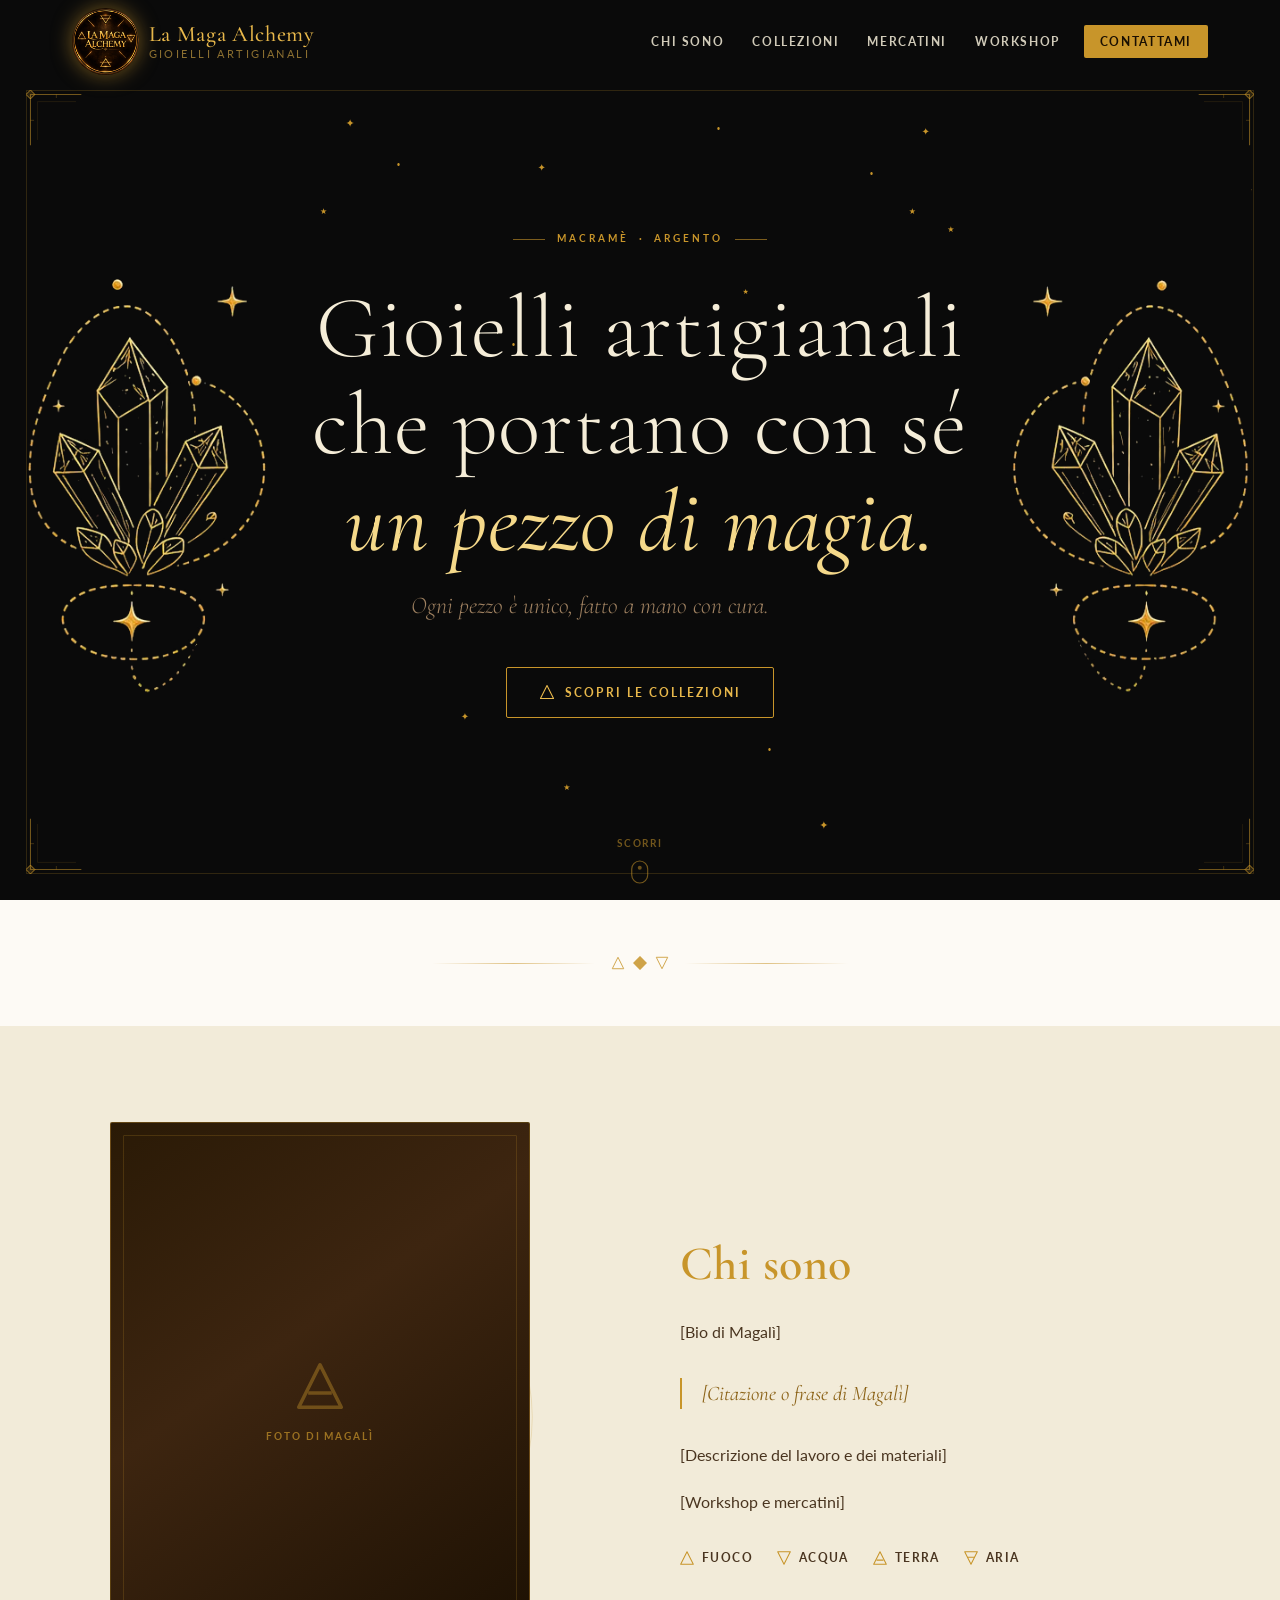
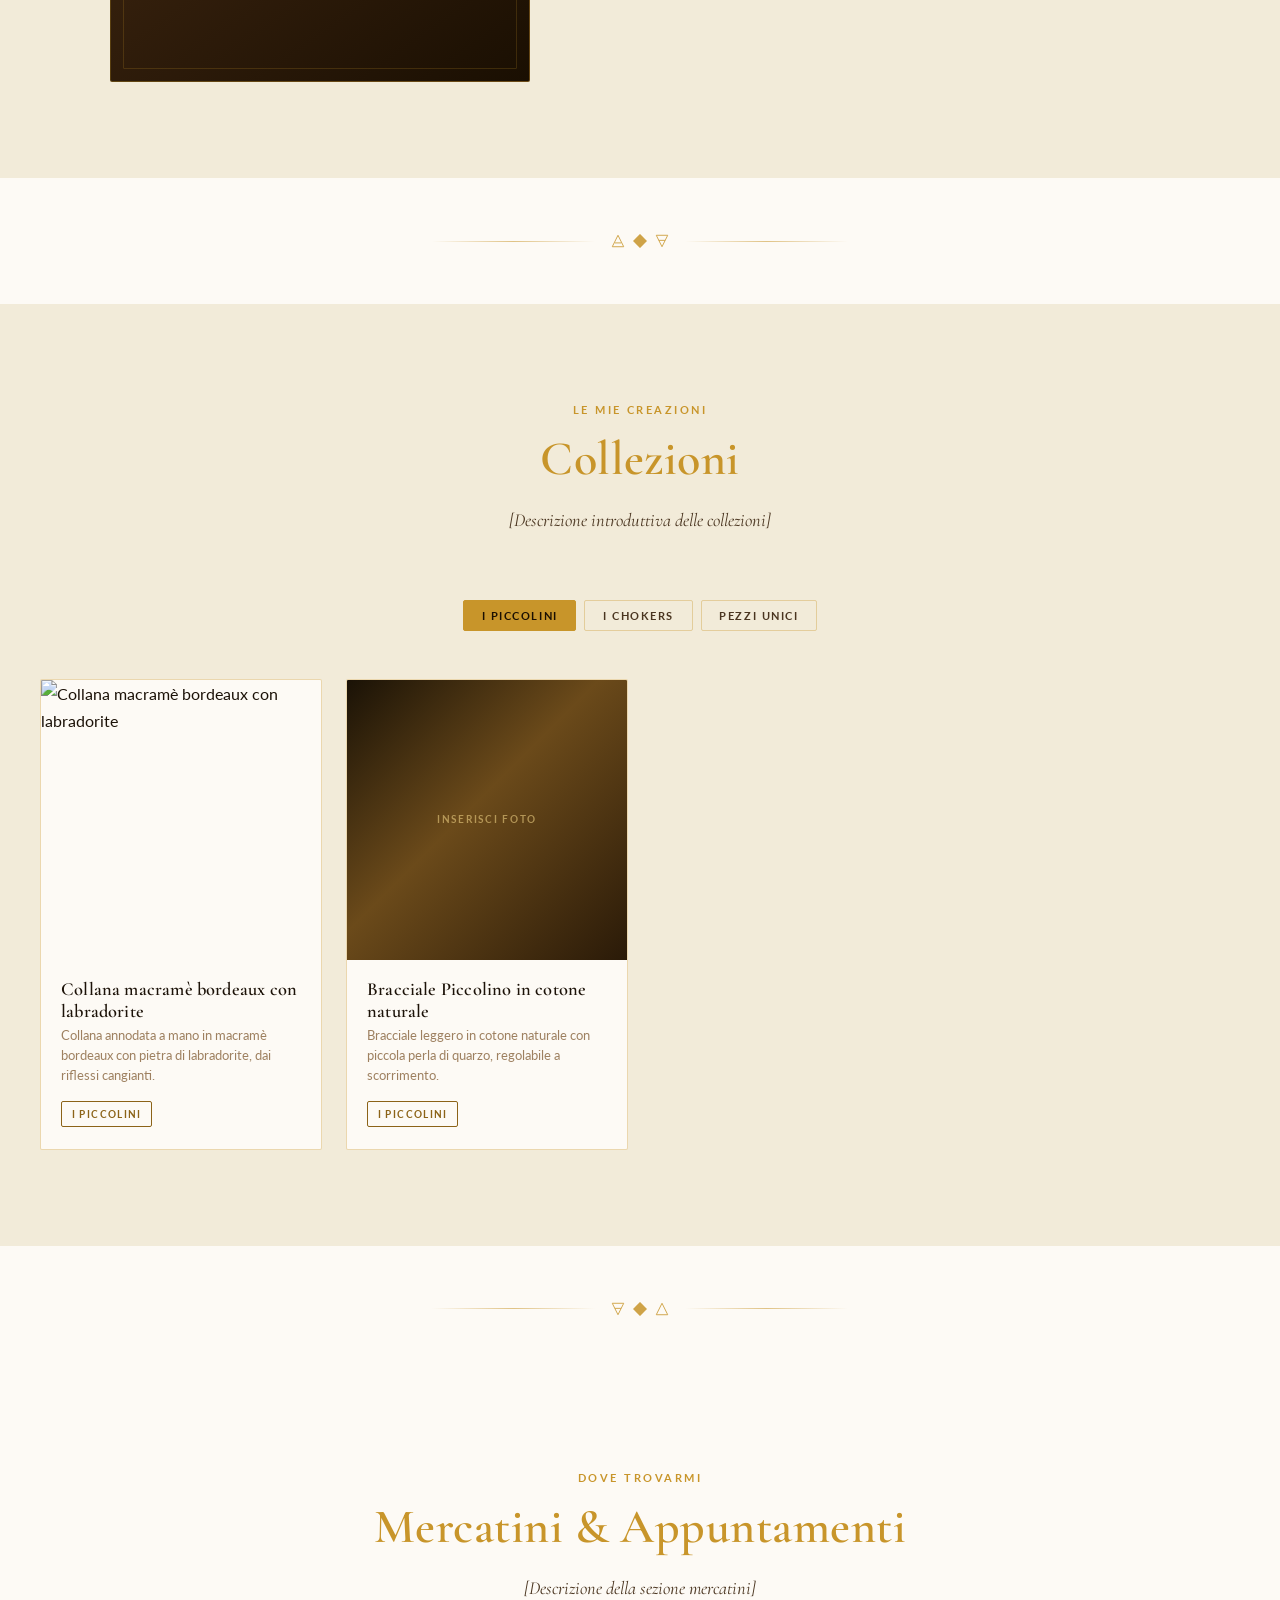
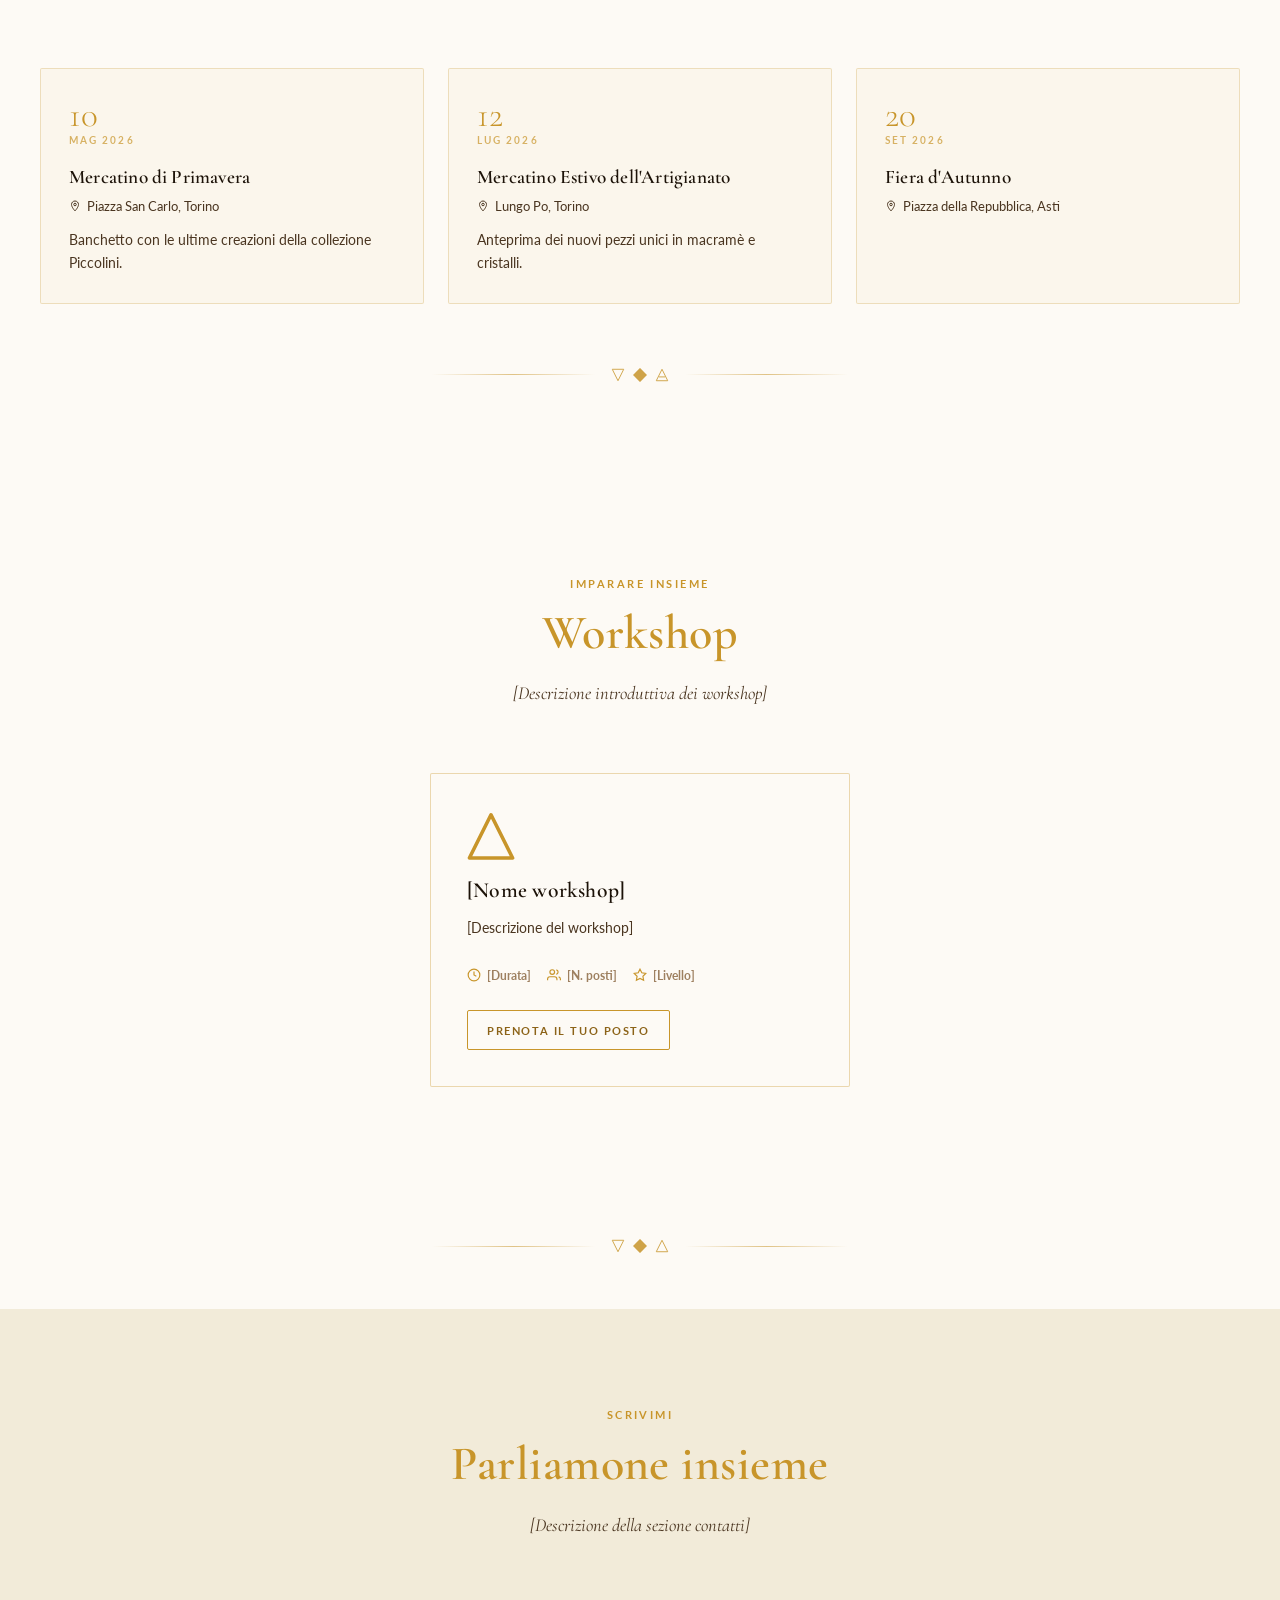
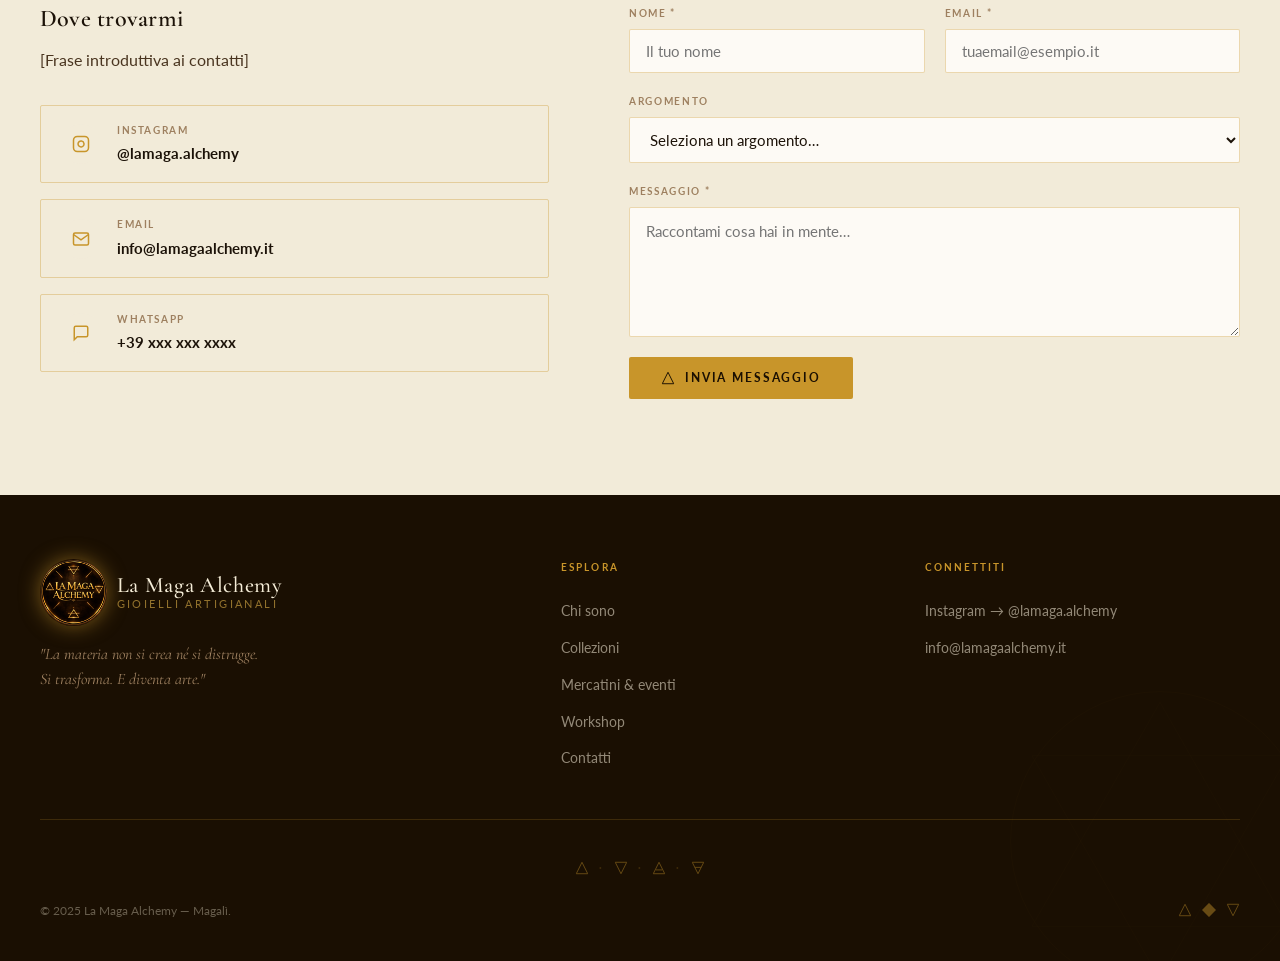
==== commit 1a95499d: "Aggiunge Decap CMS (DecapBridge) per Collezioni ed Eventi" ====
--- a/index.html
+++ b/index.html
@@ -337,207 +337,24 @@
 
     <!-- Gruppo: I Piccolini -->
     <div class="collezione-group active" data-group="piccolini">
-      <div class="products-grid">
-
-        <!--
-          📸 FOTO PRODOTTO: per ogni card sostituisci il div .product-ph con:
-          <img src="immagini/piccolini-01.jpg" alt="Nome prodotto" style="width:100%;height:100%;object-fit:cover;" />
-        -->
-
-        <article class="product-card reveal">
-          <div class="product-img-wrap">
-            <!-- 📸 prod-1.jpg: collana macramè bordeaux con labradorite -->
-            <img src="images/macrame1.png"
-                 alt="Collana macramè bordeaux con labradorite"
-                 class="product-img" />
-            <div class="product-overlay" aria-hidden="true">
-              <span class="product-overlay-icon">✦</span>
-            </div>
-          </div>
-          <div class="product-info">
-            <h3 class="product-name">[Nome prodotto]</h3>
-            <p class="product-desc">[Descrizione del prodotto]</p>
-            <span class="product-tag">I Piccolini</span>
-          </div>
-        </article>
-
-        <article class="product-card reveal reveal-delay-1">
-          <div class="product-img-wrap">
-            <div class="product-ph product-ph--2" aria-label="Foto prodotto in arrivo">
-              <span class="product-ph-label">inserisci foto</span>
-            </div>
-            <div class="product-overlay" aria-hidden="true">
-              <span class="product-overlay-icon">✦</span>
-            </div>
-          </div>
-          <div class="product-info">
-            <h3 class="product-name">[Nome prodotto]</h3>
-            <p class="product-desc">[Descrizione del prodotto]</p>
-            <span class="product-tag">I Piccolini</span>
-          </div>
-        </article>
-
-        <article class="product-card reveal reveal-delay-2">
-          <div class="product-img-wrap">
-            <div class="product-ph product-ph--3" aria-label="Foto prodotto in arrivo">
-              <span class="product-ph-label">inserisci foto</span>
-            </div>
-            <div class="product-overlay" aria-hidden="true">
-              <span class="product-overlay-icon">✦</span>
-            </div>
-          </div>
-          <div class="product-info">
-            <h3 class="product-name">[Nome prodotto]</h3>
-            <p class="product-desc">[Descrizione del prodotto]</p>
-            <span class="product-tag">I Piccolini</span>
-          </div>
-        </article>
-
-        <article class="product-card reveal reveal-delay-3">
-          <div class="product-img-wrap">
-            <div class="product-ph product-ph--4" aria-label="Foto prodotto in arrivo">
-              <span class="product-ph-label">inserisci foto</span>
-            </div>
-            <div class="product-overlay" aria-hidden="true">
-              <span class="product-overlay-icon">✦</span>
-            </div>
-          </div>
-          <div class="product-info">
-            <h3 class="product-name">[Nome prodotto]</h3>
-            <p class="product-desc">[Descrizione del prodotto]</p>
-            <span class="product-tag">I Piccolini</span>
-          </div>
-        </article>
-
+      <div class="products-grid" data-products-grid="piccolini">
+        <p class="eventi-loading">Caricamento collezione…</p>
       </div>
     </div><!-- /piccolini -->
 
-    <!-- Gruppo: Argento -->
+    <!-- Gruppo: I Chokers -->
     <div class="collezione-group" data-group="chokers">
-      <div class="products-grid">
-
-        <article class="product-card reveal">
-          <div class="product-img-wrap">
-            <!-- 📸 prod-2.jpg: choker macramè blu notte con pietra -->
-            <img src="images/macrame2.png"
-                 alt="Choker macramè blu notte con pietra"
-                 class="product-img" />
-            <div class="product-overlay" aria-hidden="true">
-              <span class="product-overlay-icon">✦</span>
-            </div>
-          </div>
-          <div class="product-info">
-            <h3 class="product-name">[Nome prodotto]</h3>
-            <p class="product-desc">[Descrizione del prodotto]</p>
-            <span class="product-tag">I Chokers</span>
-          </div>
-        </article>
-
-        <article class="product-card reveal reveal-delay-1">
-          <div class="product-img-wrap">
-            <div class="product-ph product-ph--6" aria-label="Foto prodotto in arrivo">
-              <span class="product-ph-label">inserisci foto</span>
-            </div>
-            <div class="product-overlay" aria-hidden="true">
-              <span class="product-overlay-icon">✦</span>
-            </div>
-          </div>
-          <div class="product-info">
-            <h3 class="product-name">[Nome prodotto]</h3>
-            <p class="product-desc">[Descrizione del prodotto]</p>
-            <span class="product-tag">I Chokers</span>
-          </div>
-        </article>
-
-        <article class="product-card reveal reveal-delay-2">
-          <div class="product-img-wrap">
-            <div class="product-ph product-ph--1" aria-label="Foto prodotto in arrivo">
-              <span class="product-ph-label">inserisci foto</span>
-            </div>
-            <div class="product-overlay" aria-hidden="true">
-              <span class="product-overlay-icon">✦</span>
-            </div>
-          </div>
-          <div class="product-info">
-            <h3 class="product-name">[Nome prodotto]</h3>
-            <p class="product-desc">[Descrizione del prodotto]</p>
-            <span class="product-tag">I Chokers</span>
-          </div>
-        </article>
-
-      </div>
-    </div><!-- /argento -->
-
-    <!-- Gruppo: Elementi -->
+      <div class="products-grid" data-products-grid="chokers">
+        <p class="eventi-loading">Caricamento collezione…</p>
+      </div>
+    </div><!-- /chokers -->
+
+    <!-- Gruppo: Pezzi Unici -->
     <div class="collezione-group" data-group="pezzi-unici">
-      <div class="products-grid">
-
-        <article class="product-card reveal">
-          <div class="product-img-wrap">
-            <div class="product-ph product-ph--2" aria-label="Foto prodotto in arrivo">
-              <span class="product-ph-label">inserisci foto</span>
-            </div>
-            <div class="product-overlay" aria-hidden="true">
-              <span class="product-overlay-icon">✦</span>
-            </div>
-          </div>
-          <div class="product-info">
-            <h3 class="product-name">[Nome prodotto]</h3>
-            <p class="product-desc">[Descrizione del prodotto]</p>
-            <span class="product-tag">Pezzi Unici</span>
-          </div>
-        </article>
-
-        <article class="product-card reveal reveal-delay-1">
-          <div class="product-img-wrap">
-            <div class="product-ph product-ph--3" aria-label="Foto prodotto in arrivo">
-              <span class="product-ph-label">inserisci foto</span>
-            </div>
-            <div class="product-overlay" aria-hidden="true">
-              <span class="product-overlay-icon">✦</span>
-            </div>
-          </div>
-          <div class="product-info">
-            <h3 class="product-name">[Nome prodotto]</h3>
-            <p class="product-desc">[Descrizione del prodotto]</p>
-            <span class="product-tag">Pezzi Unici</span>
-          </div>
-        </article>
-
-        <article class="product-card reveal reveal-delay-2">
-          <div class="product-img-wrap">
-            <div class="product-ph product-ph--4" aria-label="Foto prodotto in arrivo">
-              <span class="product-ph-label">inserisci foto</span>
-            </div>
-            <div class="product-overlay" aria-hidden="true">
-              <span class="product-overlay-icon">✦</span>
-            </div>
-          </div>
-          <div class="product-info">
-            <h3 class="product-name">[Nome prodotto]</h3>
-            <p class="product-desc">[Descrizione del prodotto]</p>
-            <span class="product-tag">Pezzi Unici</span>
-          </div>
-        </article>
-
-        <article class="product-card reveal reveal-delay-3">
-          <div class="product-img-wrap">
-            <div class="product-ph product-ph--5" aria-label="Foto prodotto in arrivo">
-              <span class="product-ph-label">inserisci foto</span>
-            </div>
-            <div class="product-overlay" aria-hidden="true">
-              <span class="product-overlay-icon">✦</span>
-            </div>
-          </div>
-          <div class="product-info">
-            <h3 class="product-name">[Nome prodotto]</h3>
-            <p class="product-desc">[Descrizione del prodotto]</p>
-            <span class="product-tag">Pezzi Unici</span>
-          </div>
-        </article>
-
-      </div>
-    </div><!-- /elementi -->
+      <div class="products-grid" data-products-grid="pezzi-unici">
+        <p class="eventi-loading">Caricamento collezione…</p>
+      </div>
+    </div><!-- /pezzi-unici -->
 
   </div>
 </section>
@@ -575,22 +392,12 @@
 
     <!--
       ╔══════════════════════════════════════════════════════════╗
-      MERCATINI — alimentati da Google Sheets
-
-      SETUP (una tantum):
-      1. Crea un nuovo foglio Google Sheets
-      2. Nella prima riga metti ESATTAMENTE queste intestazioni:
-         GG | Mese | Anno | Nome | Luogo | Città | Descrizione | Prossimo
-      3. Riempi le righe successive con i tuoi eventi
-         (nella colonna "Prossimo" scrivi VERO per evidenziare l'evento)
-      4. Vai su File → Condividi → Pubblica sul web
-         → scegli "Intero documento" e formato "Valori separati da virgola (.csv)"
-         → clicca "Pubblica" e conferma
-      5. Copia l'ID del foglio dall'URL:
-         https://docs.google.com/spreadsheets/d/  QUI_C'È_L'ID  /edit
-      6. Incolla quell'ID in script.js dove c'è scritto INSERISCI_ID_FOGLIO
-
-      Da quel momento: modifica il foglio → il sito si aggiorna da solo!
+      MERCATINI — alimentati da Decap CMS
+
+      Gli eventi vengono letti da content/eventi.json. Magalì può
+      aggiungere/modificare/rimuovere eventi dal pannello /admin
+      senza toccare il codice. Il prossimo evento futuro riceve
+      automaticamente l'etichetta "Prossimo".
       ╚══════════════════════════════════════════════════════════╝
     -->
     <div class="eventi-grid" id="eventi-container" aria-live="polite">
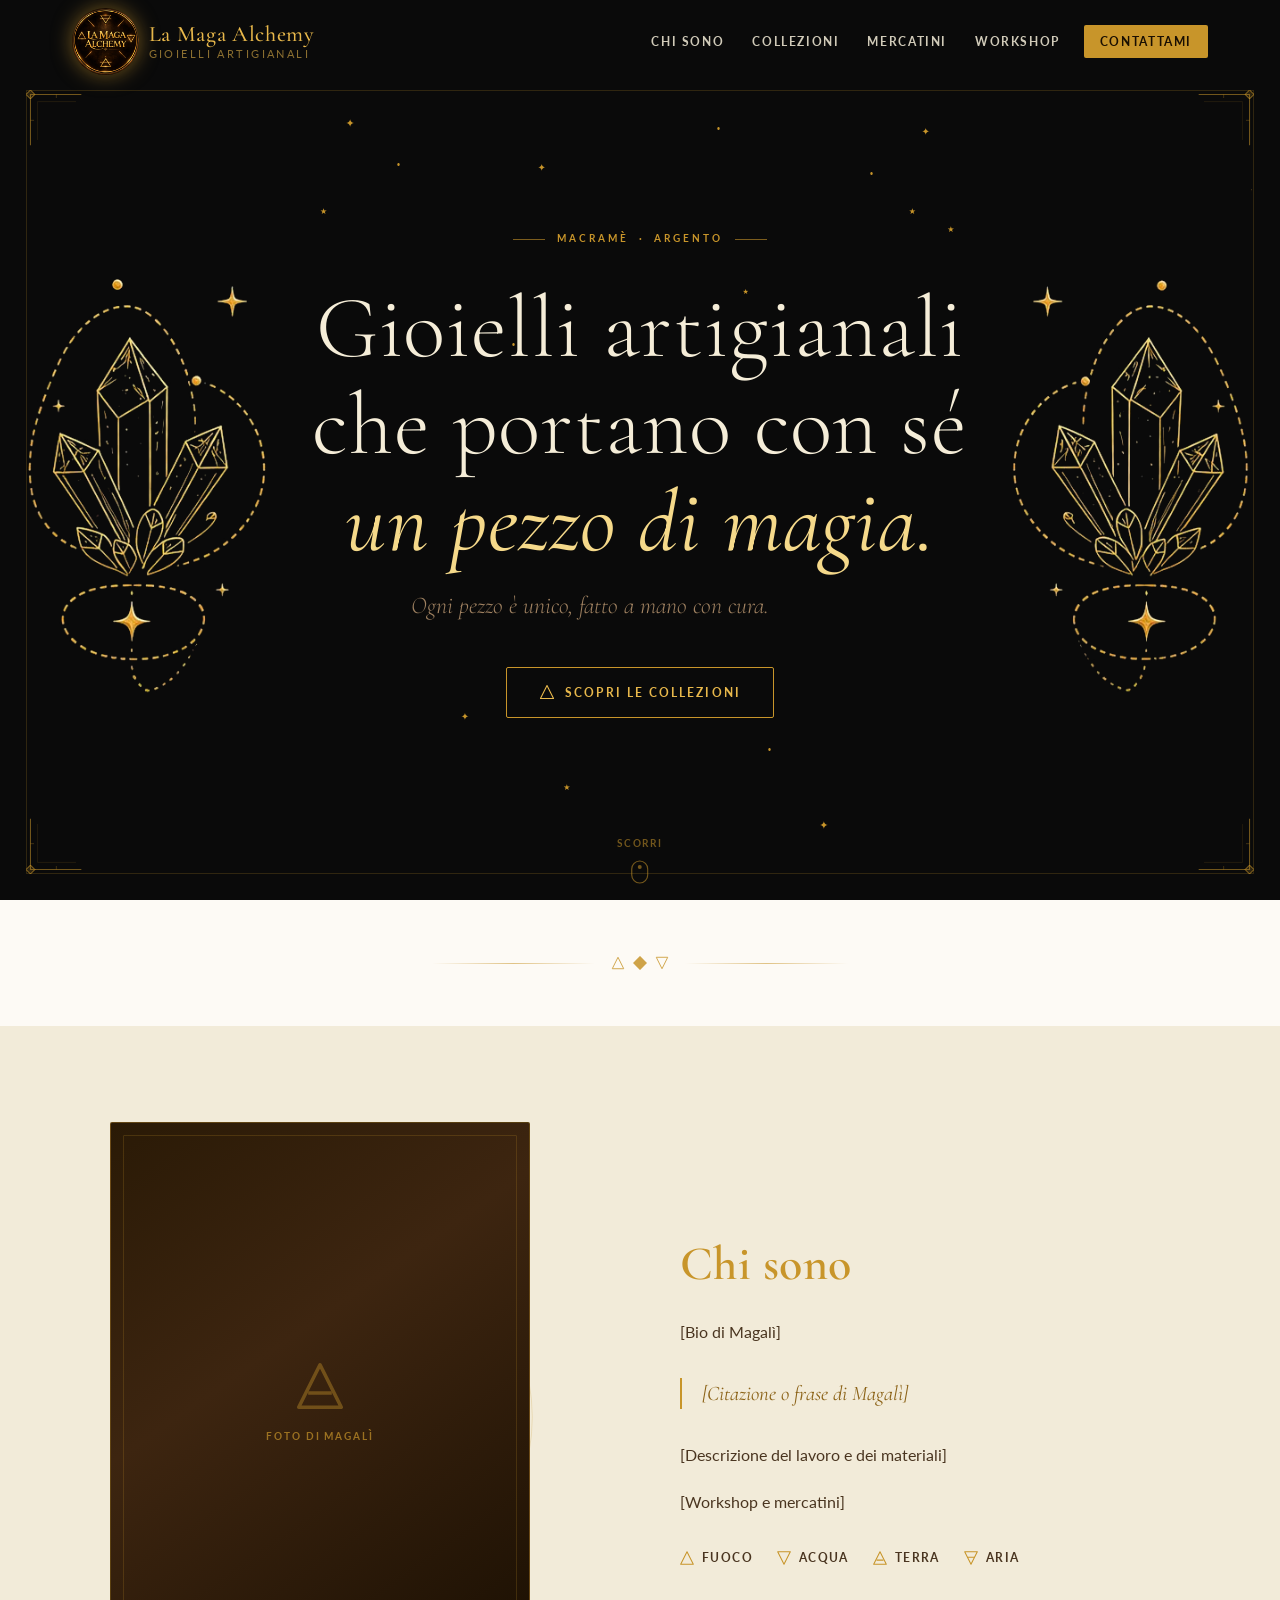
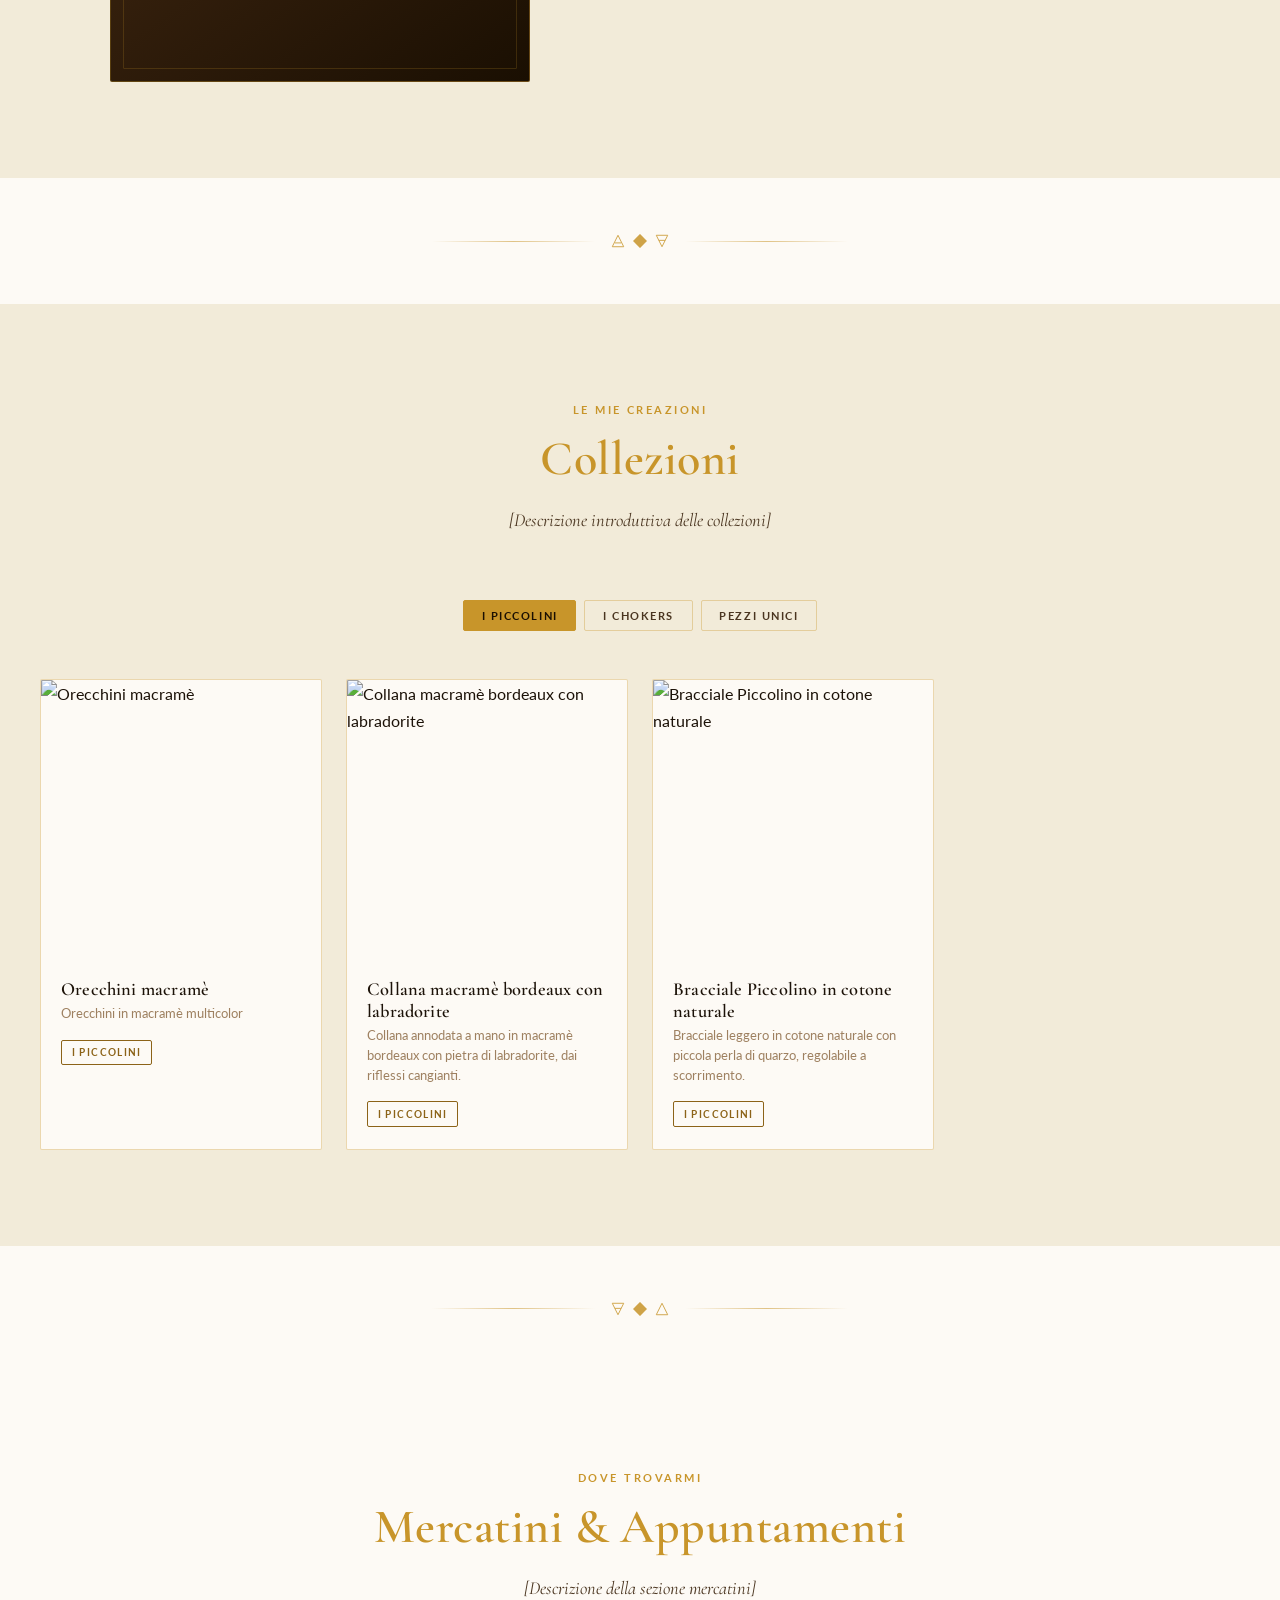
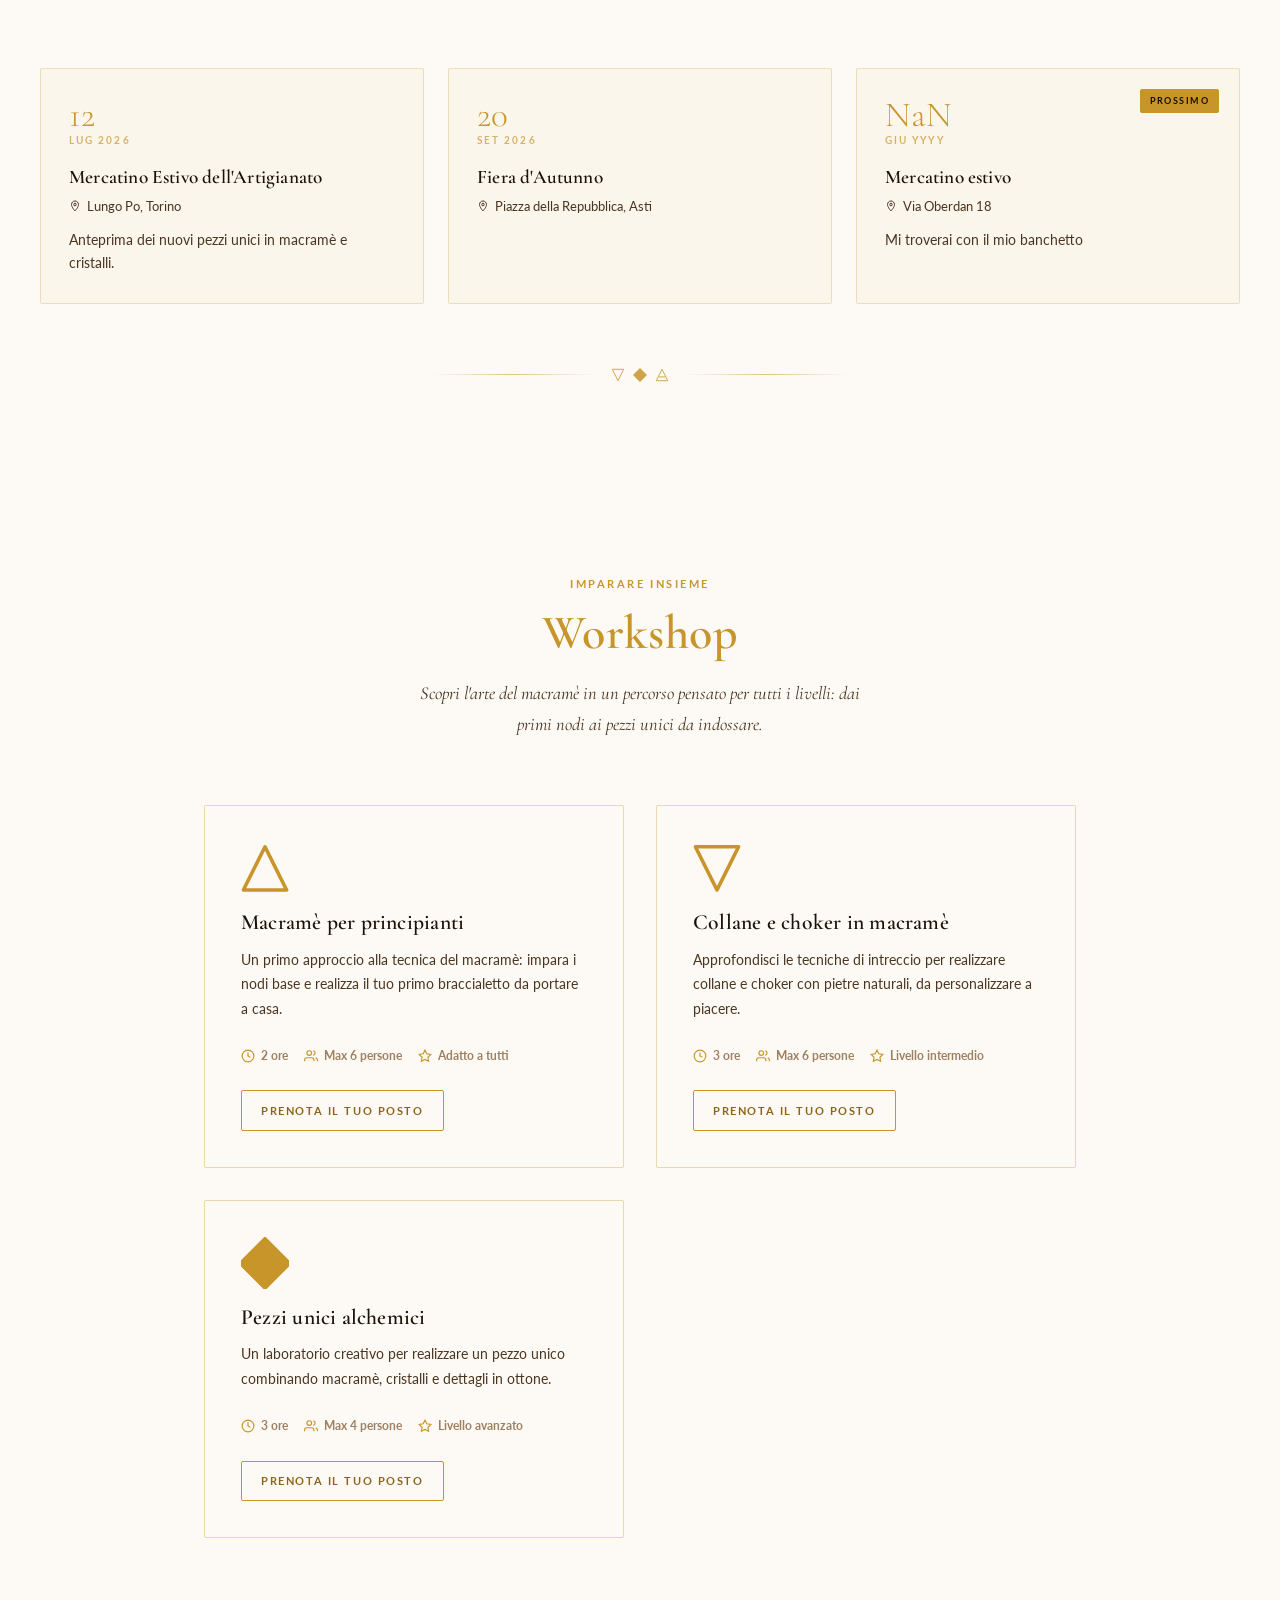
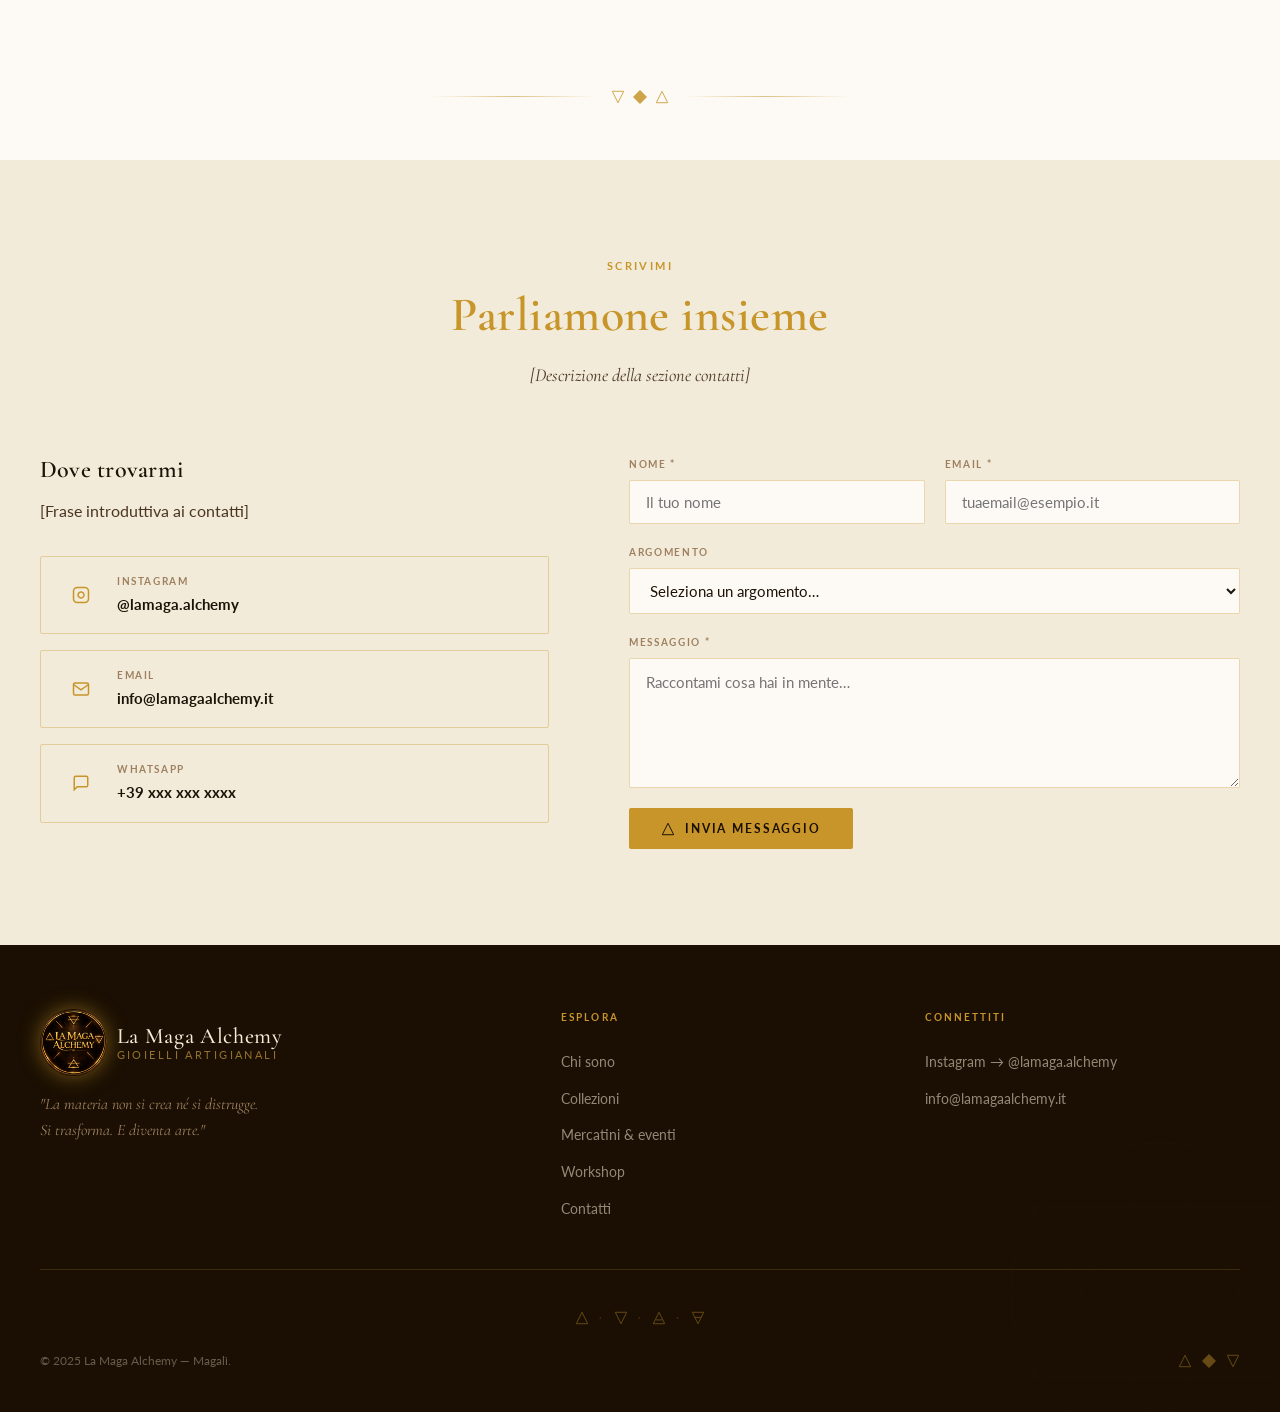
==== commit dfa0fdd0: "Aggiunge gestione Workshop via Decap CMS + card 'in arrivo' se vuoto Co-Authored-By: Claude Sonnet 4" ====
--- a/index.html
+++ b/index.html
@@ -429,38 +429,13 @@
       <h2 class="section-title reveal reveal-delay-1">
         Workshop
       </h2>
-      <p class="section-desc reveal reveal-delay-2">
+      <p class="section-desc reveal reveal-delay-2" id="workshop-intro">
         [Descrizione introduttiva dei workshop]
       </p>
     </div>
 
-    <div class="workshop-grid">
-
-      <article class="workshop-card reveal">
-        <div class="workshop-icon" aria-hidden="true">
-          <svg viewBox="0 0 20 22" fill="none" stroke="currentColor" stroke-width="1.2"><use href="#sym-fire"/></svg>
-        </div>
-        <h3 class="workshop-title">[Nome workshop]</h3>
-        <p class="workshop-desc">
-          [Descrizione del workshop]
-        </p>
-        <div class="workshop-meta">
-          <span class="workshop-meta-item">
-            <svg width="14" height="14" viewBox="0 0 24 24" fill="none" stroke="currentColor" stroke-width="2" aria-hidden="true"><circle cx="12" cy="12" r="10"/><path d="M12 6v6l4 2"/></svg>
-            [Durata]
-          </span>
-          <span class="workshop-meta-item">
-            <svg width="14" height="14" viewBox="0 0 24 24" fill="none" stroke="currentColor" stroke-width="2" aria-hidden="true"><path d="M17 21v-2a4 4 0 0 0-4-4H5a4 4 0 0 0-4 4v2"/><circle cx="9" cy="7" r="4"/><path d="M23 21v-2a4 4 0 0 0-3-3.87"/><path d="M16 3.13a4 4 0 0 1 0 7.75"/></svg>
-            [N. posti]
-          </span>
-          <span class="workshop-meta-item">
-            <svg width="14" height="14" viewBox="0 0 24 24" fill="none" stroke="currentColor" stroke-width="2" aria-hidden="true"><path d="M12 2l3.09 6.26L22 9.27l-5 4.87 1.18 6.88L12 17.77l-6.18 3.25L7 14.14 2 9.27l6.91-1.01L12 2z"/></svg>
-            [Livello]
-          </span>
-        </div>
-        <a href="#contatti" class="btn-outline">Prenota il tuo posto</a>
-      </article>
-
+    <div class="workshop-grid" id="workshop-grid">
+      <p class="eventi-loading">Caricamento workshop…</p>
     </div><!-- /workshop-grid -->
 
   </div>
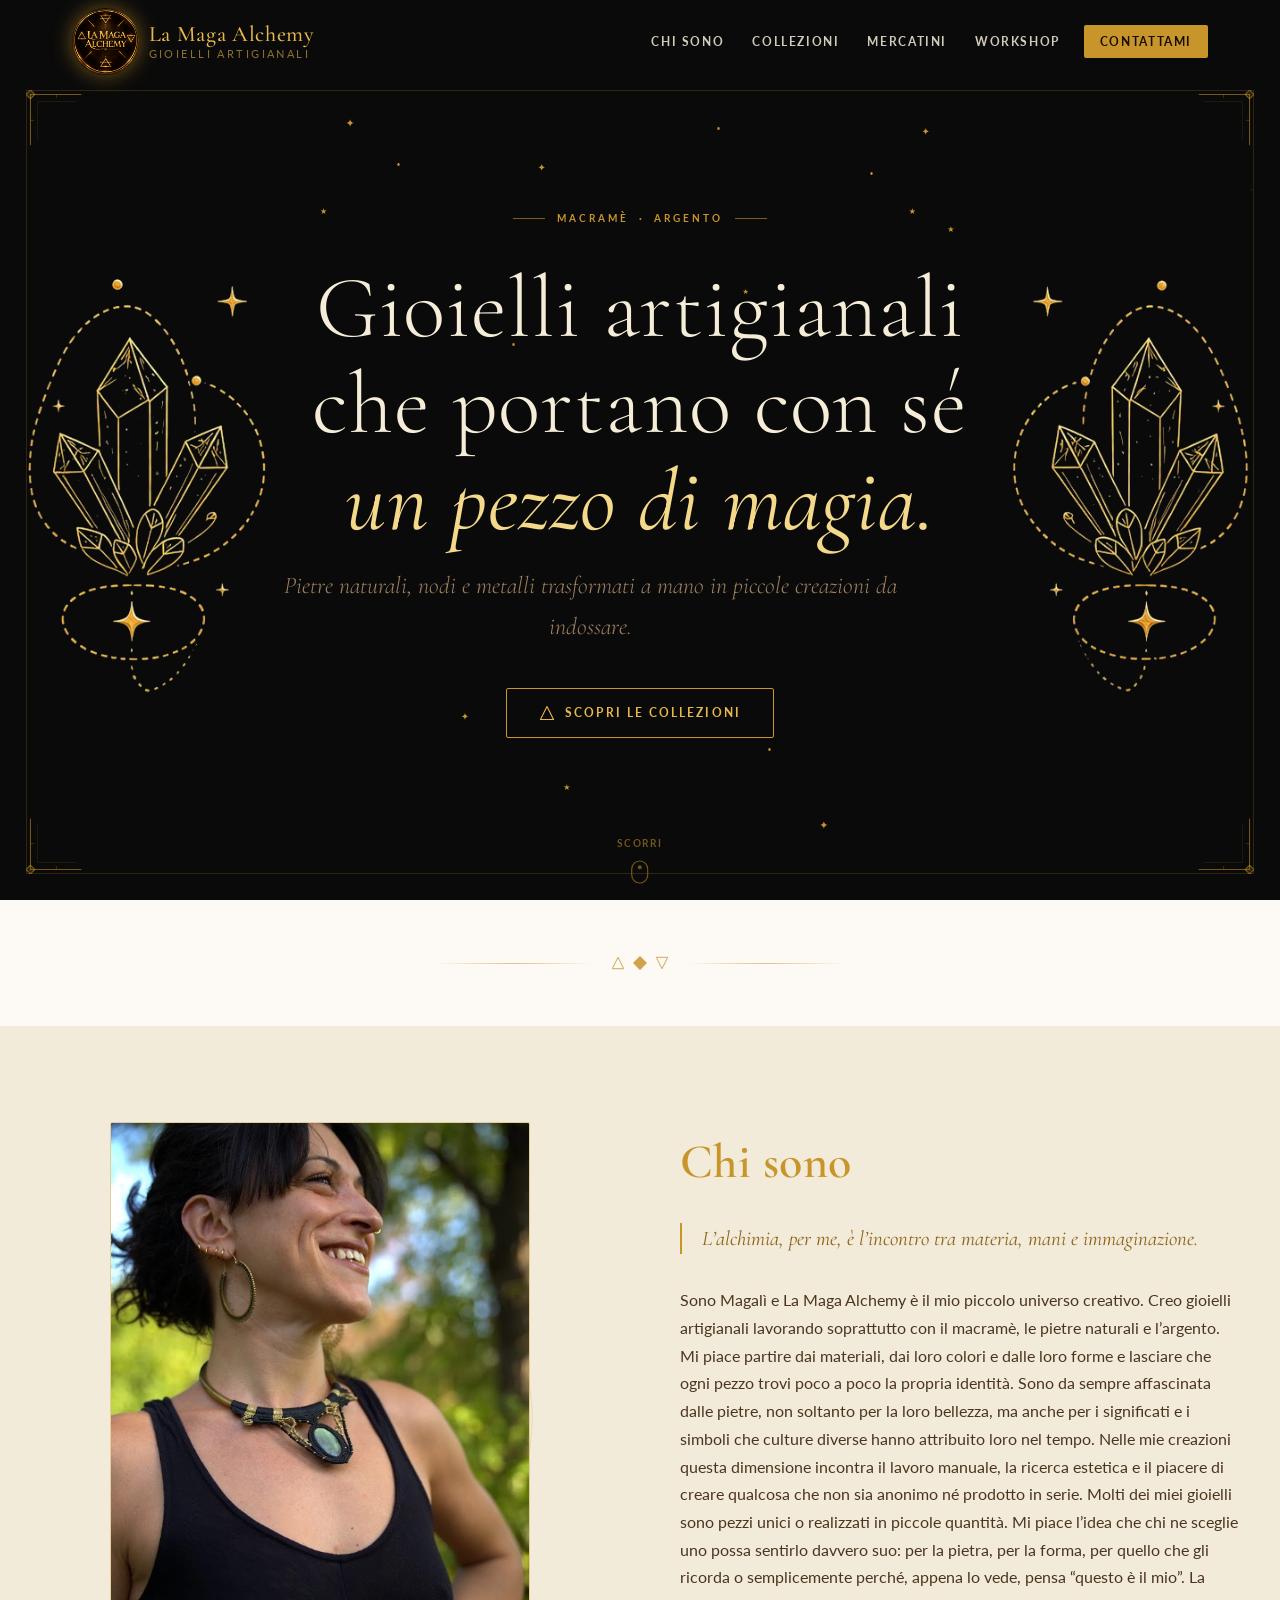
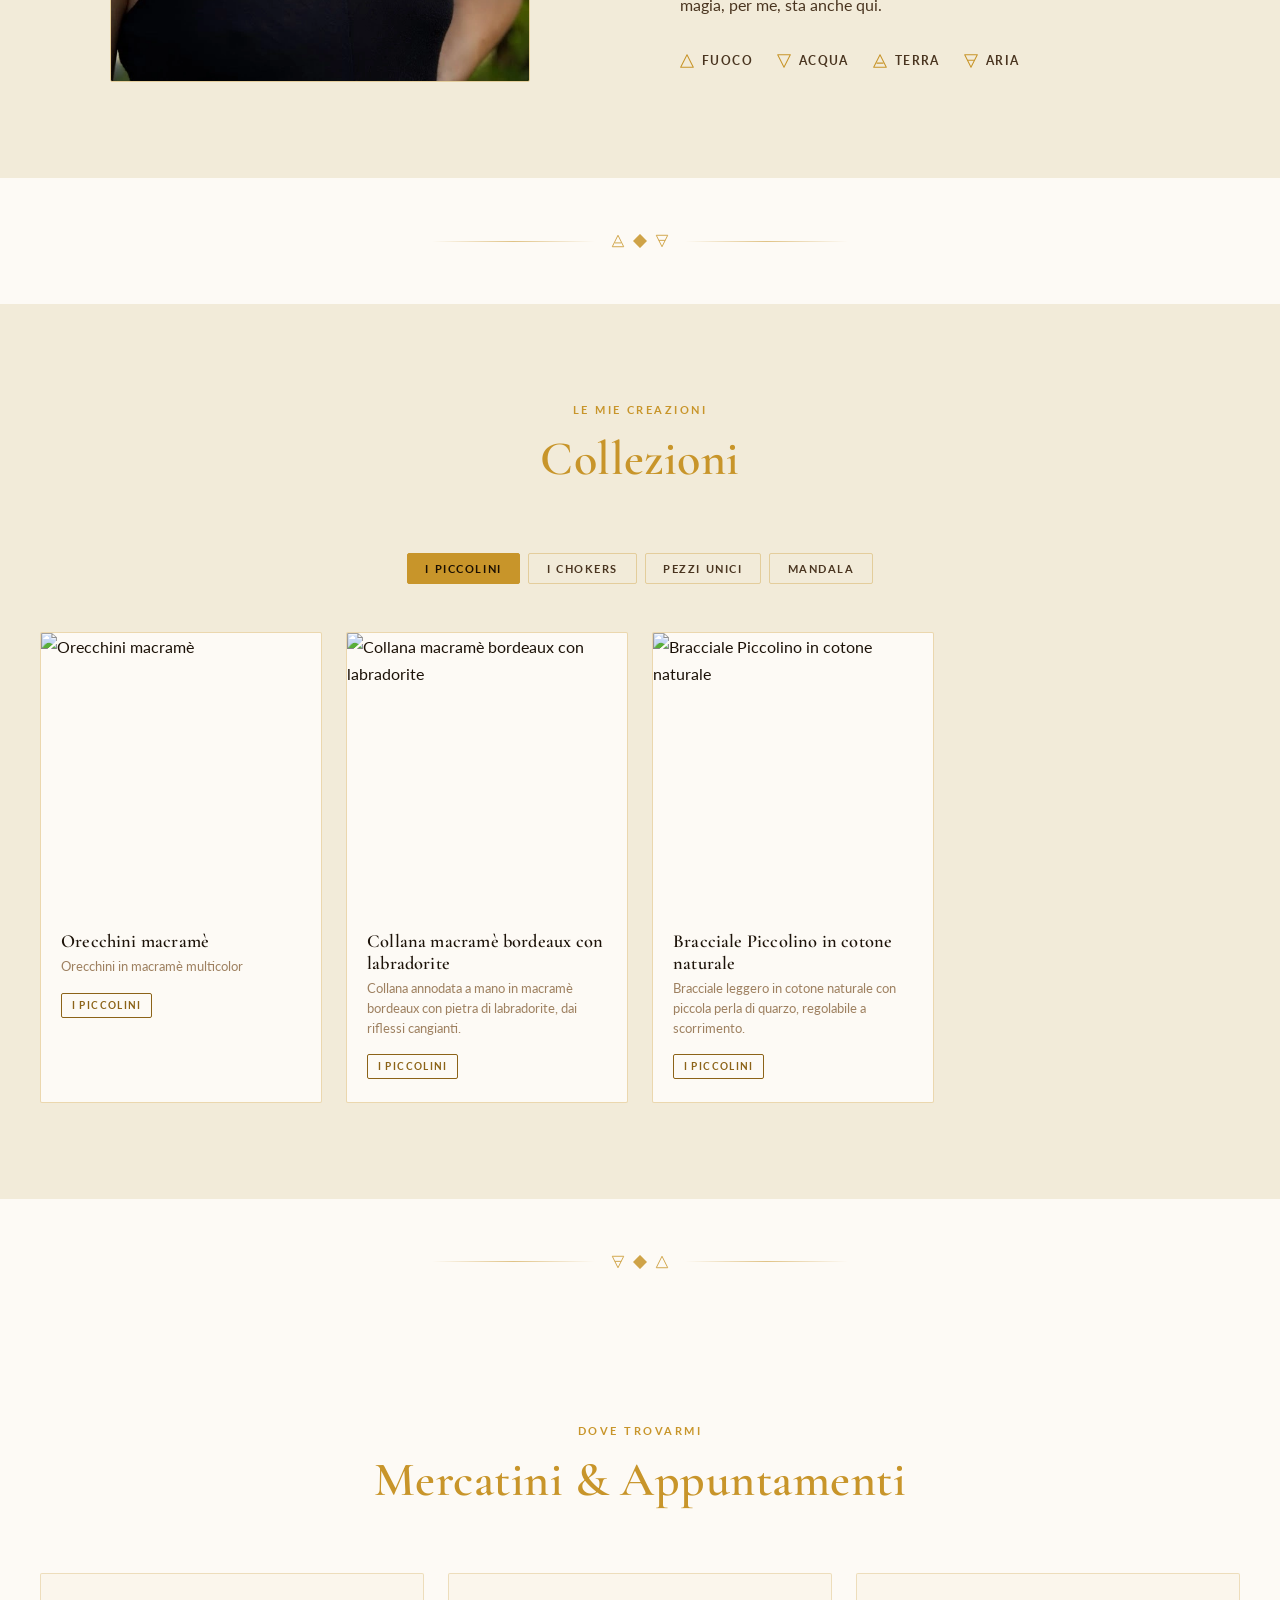
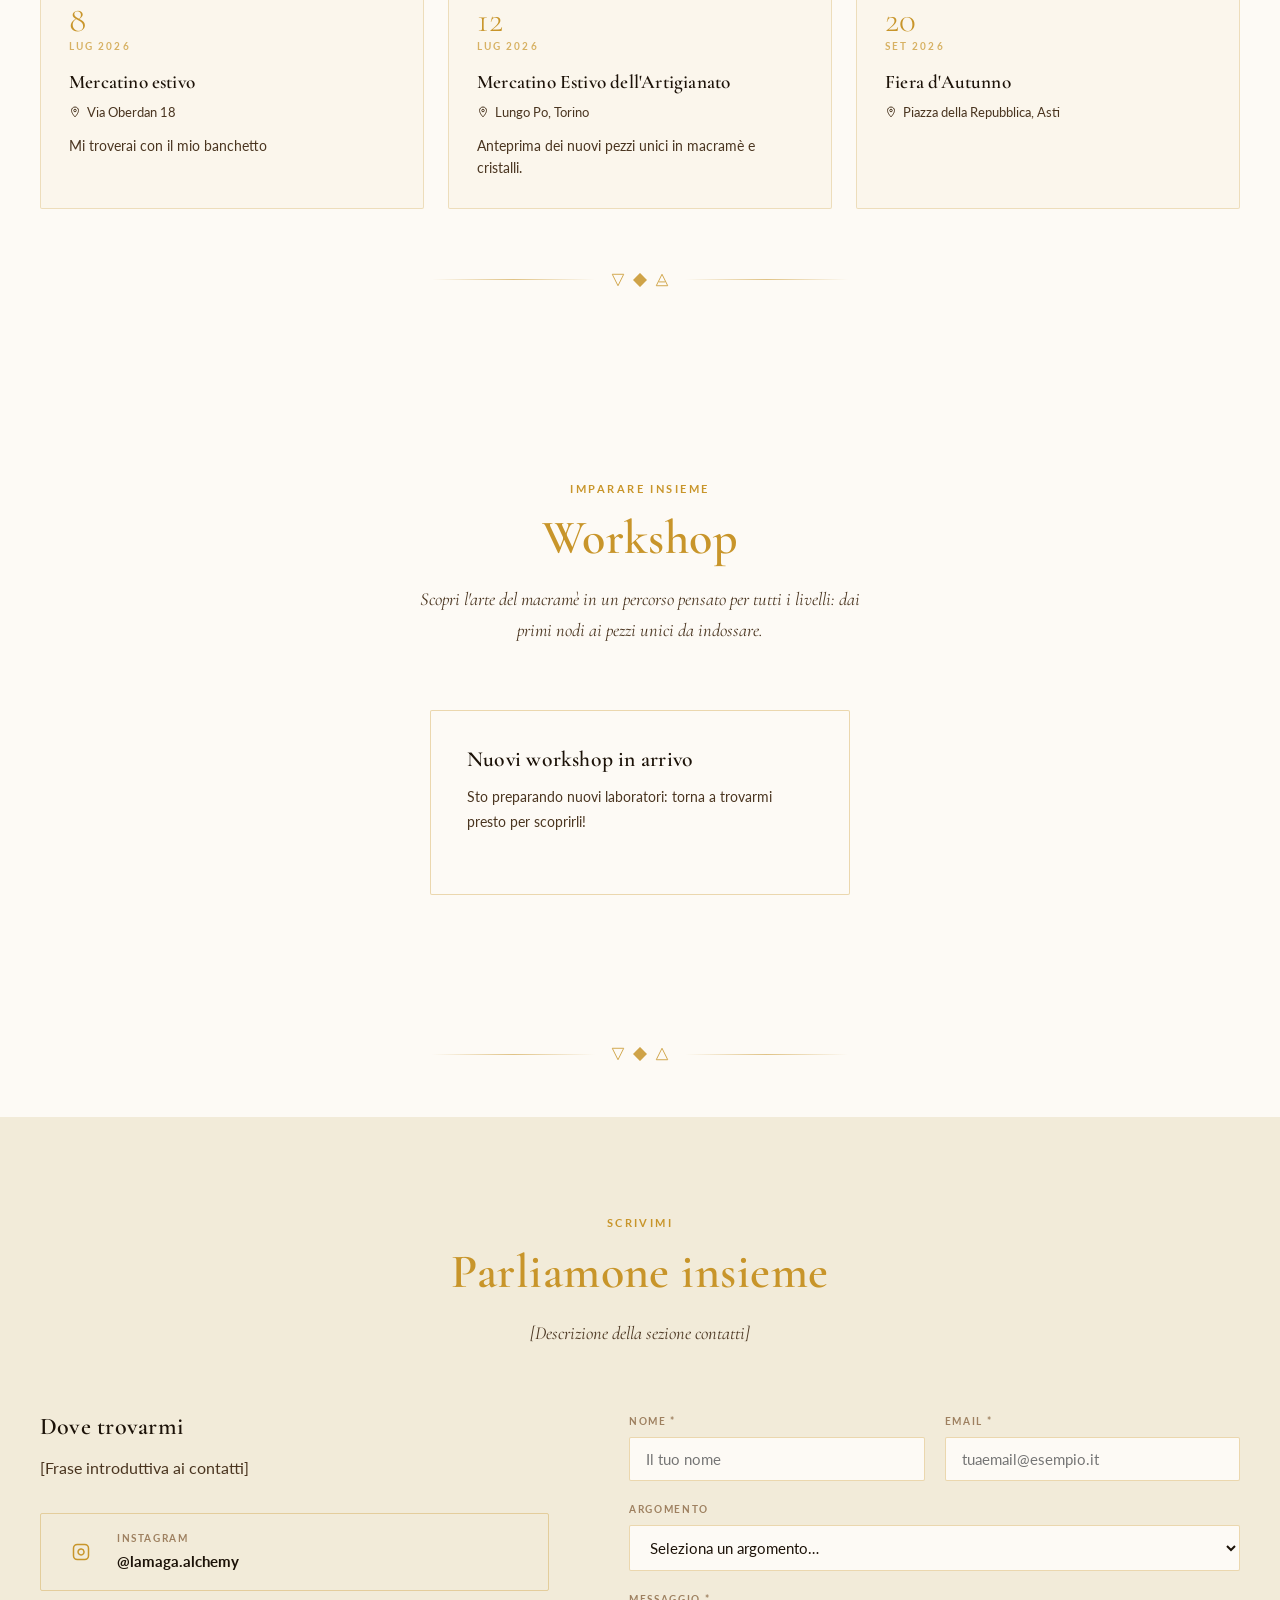
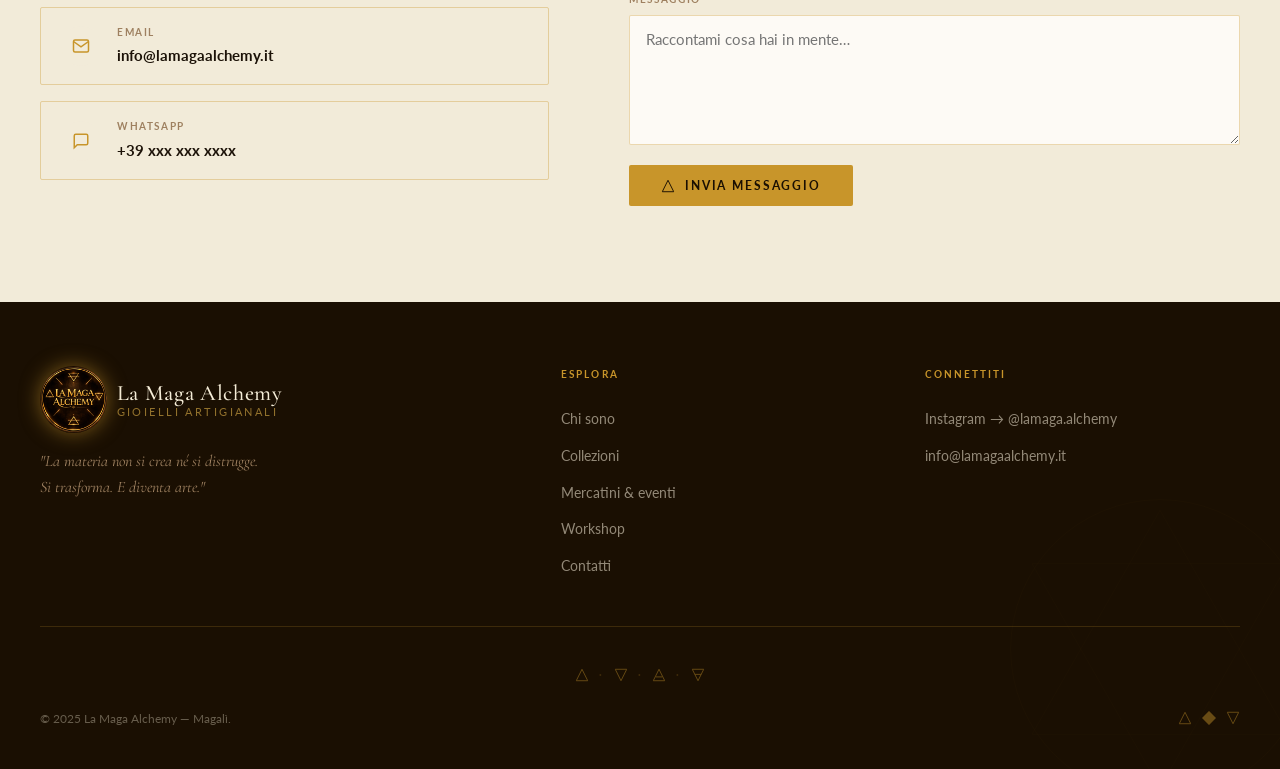
==== commit 204e2cc6: "Aggiunge galleria multi-foto Collezioni, sezione Mandala e foto Chi sono Co-Authored-By: Claude Sonn" ====
--- a/index.html
+++ b/index.html
@@ -183,7 +183,7 @@
     </h1>
 
     <p class="hero-sub">
-      Ogni pezzo è unico, fatto a mano con cura.
+      Pietre naturali, nodi e metalli trasformati a mano in piccole creazioni da indossare.
     </p>
 
     <!-- Su desktop: solo il bottone. Su mobile: flex row cristallo+bottone+cristallo -->
@@ -236,18 +236,7 @@
       <!-- Immagine di Magalì -->
       <div class="chi-sono-visual reveal">
         <div class="portrait-deco" aria-hidden="true"></div>
-        <!--
-          📸 FOTO: inserisci qui la tua foto.
-          Sostituisci il blocco .portrait-placeholder con:
-          <img src="immagini/magali.jpg" alt="Magalì — La Maga Alchemy" style="width:100%;max-width:420px;border-radius:2px;" />
-        -->
-        <div class="portrait-placeholder" role="img" aria-label="Foto di Magalì — in arrivo">
-          <svg width="48" height="52" viewBox="0 0 20 22" fill="none" style="color:#C8952A;opacity:0.4">
-            <use href="#sym-earth"/>
-          </svg>
-          <span class="portrait-label">Foto di Magalì</span>
-         <!--  <span class="portrait-label" style="opacity:0.5;font-size:0.55rem">→ inserisci qui la tua immagine</span> -->
-        </div>
+        <img class="portrait-photo" src="images/chisono.webp" alt="Magalì — La Maga Alchemy" />
       </div>
 
       <!-- Testo -->
@@ -257,21 +246,25 @@
           Chi sono
         </h2>
 
-        <p class="reveal reveal-delay-2">
+<!--         <p class="reveal reveal-delay-2">
           [Bio di Magalì]
+        </p> -->
+
+        <blockquote class="quote reveal reveal-delay-3">
+L’alchimia, per me, è l’incontro tra materia, mani e immaginazione.
+        </blockquote>
+
+        <p class="reveal reveal-delay-3">
+          Sono Magalì e La Maga Alchemy è il mio piccolo universo creativo.
+Creo gioielli artigianali lavorando soprattutto con il macramè, le pietre naturali e l’argento. Mi piace partire dai materiali, dai loro colori e dalle loro forme e lasciare che ogni pezzo trovi poco a poco la propria identità. 
+Sono da sempre affascinata dalle pietre, non soltanto per la loro bellezza, ma anche per i significati e i simboli che culture diverse hanno attribuito loro nel tempo. Nelle mie creazioni questa dimensione incontra il lavoro manuale, la ricerca estetica e il piacere di creare qualcosa che non sia anonimo né prodotto in serie.
+Molti dei miei gioielli sono pezzi unici o realizzati in piccole quantità. Mi piace l’idea che chi ne sceglie uno possa sentirlo davvero suo: per la pietra, per la forma, per quello che gli ricorda o semplicemente perché, appena lo vede, pensa “questo è il mio”.
+La magia, per me, sta anche qui.
         </p>
 
-        <blockquote class="quote reveal reveal-delay-3">
-          [Citazione o frase di Magalì]
-        </blockquote>
-
-        <p class="reveal reveal-delay-3">
-          [Descrizione del lavoro e dei materiali]
-        </p>
-
-        <p class="reveal reveal-delay-4">
+<!--         <p class="reveal reveal-delay-4">
           [Workshop e mercatini]
-        </p>
+        </p> -->
 
         <div class="elementi-row reveal reveal-delay-5">
           <div class="elemento-chip">
@@ -323,9 +316,9 @@
       <h2 class="section-title reveal reveal-delay-1">
         Collezioni
       </h2>
-      <p class="section-desc reveal reveal-delay-2">
+<!--       <p class="section-desc reveal reveal-delay-2">
         [Descrizione introduttiva delle collezioni]
-      </p>
+      </p> -->
     </div>
 
     <!-- Tabs -->
@@ -333,6 +326,7 @@
       <button class="tab-btn active" data-tab="piccolini">I Piccolini</button>
       <button class="tab-btn" data-tab="chokers">I Chokers</button>
       <button class="tab-btn" data-tab="pezzi-unici">Pezzi Unici</button>
+      <button class="tab-btn" data-tab="mandala">Mandala</button>
     </div>
 
     <!-- Gruppo: I Piccolini -->
@@ -355,6 +349,13 @@
         <p class="eventi-loading">Caricamento collezione…</p>
       </div>
     </div><!-- /pezzi-unici -->
+
+    <!-- Gruppo: Mandala -->
+    <div class="collezione-group" data-group="mandala">
+      <div class="products-grid" data-products-grid="mandala">
+        <p class="eventi-loading">Caricamento collezione…</p>
+      </div>
+    </div><!-- /mandala -->
 
   </div>
 </section>
@@ -385,9 +386,9 @@
       <h2 class="section-title reveal reveal-delay-1">
         Mercatini <span class="gold">&amp; Appuntamenti</span>
       </h2>
-      <p class="section-desc reveal reveal-delay-2">
+<!--       <p class="section-desc reveal reveal-delay-2">
         [Descrizione della sezione mercatini]
-      </p>
+      </p> -->
     </div>
 
     <!--
--- a/style.css
+++ b/style.css
@@ -666,6 +666,15 @@
   pointer-events: none;
 }
 
+.portrait-photo {
+  width: 100%;
+  max-width: 420px;
+  aspect-ratio: 3/4;
+  object-fit: cover;
+  border-radius: 2px;
+  border: 1px solid var(--border-gold);
+}
+
 .portrait-label {
   font-size: 0.62rem;
   letter-spacing: 0.2em;
@@ -1424,6 +1433,55 @@
   object-fit: cover;
 }
 
+.product-lightbox-nav {
+  position: absolute;
+  top: 50%;
+  transform: translateY(-50%);
+  display: flex;
+  align-items: center;
+  justify-content: center;
+  width: 2.25rem;
+  height: 2.25rem;
+  background: rgba(28, 18, 8, 0.55);
+  border: 1px solid var(--border-gold);
+  border-radius: 50%;
+  color: #fff;
+  font-size: 1.4rem;
+  line-height: 1;
+  cursor: pointer;
+  transition: background var(--transition), color var(--transition);
+}
+
+.product-lightbox-nav:hover {
+  background: var(--gold);
+  color: var(--text-dark);
+}
+
+.product-lightbox-nav--prev { left: 0.75rem; }
+.product-lightbox-nav--next { right: 0.75rem; }
+
+.product-lightbox-dots {
+  position: absolute;
+  left: 0;
+  right: 0;
+  bottom: 0.85rem;
+  display: flex;
+  align-items: center;
+  justify-content: center;
+  gap: 0.4rem;
+}
+
+.product-lightbox-dot {
+  width: 0.45rem;
+  height: 0.45rem;
+  border-radius: 50%;
+  background: rgba(255, 255, 255, 0.55);
+}
+
+.product-lightbox-dot.active {
+  background: var(--gold);
+}
+
 .product-lightbox-info {
   display: flex;
   flex-direction: column;
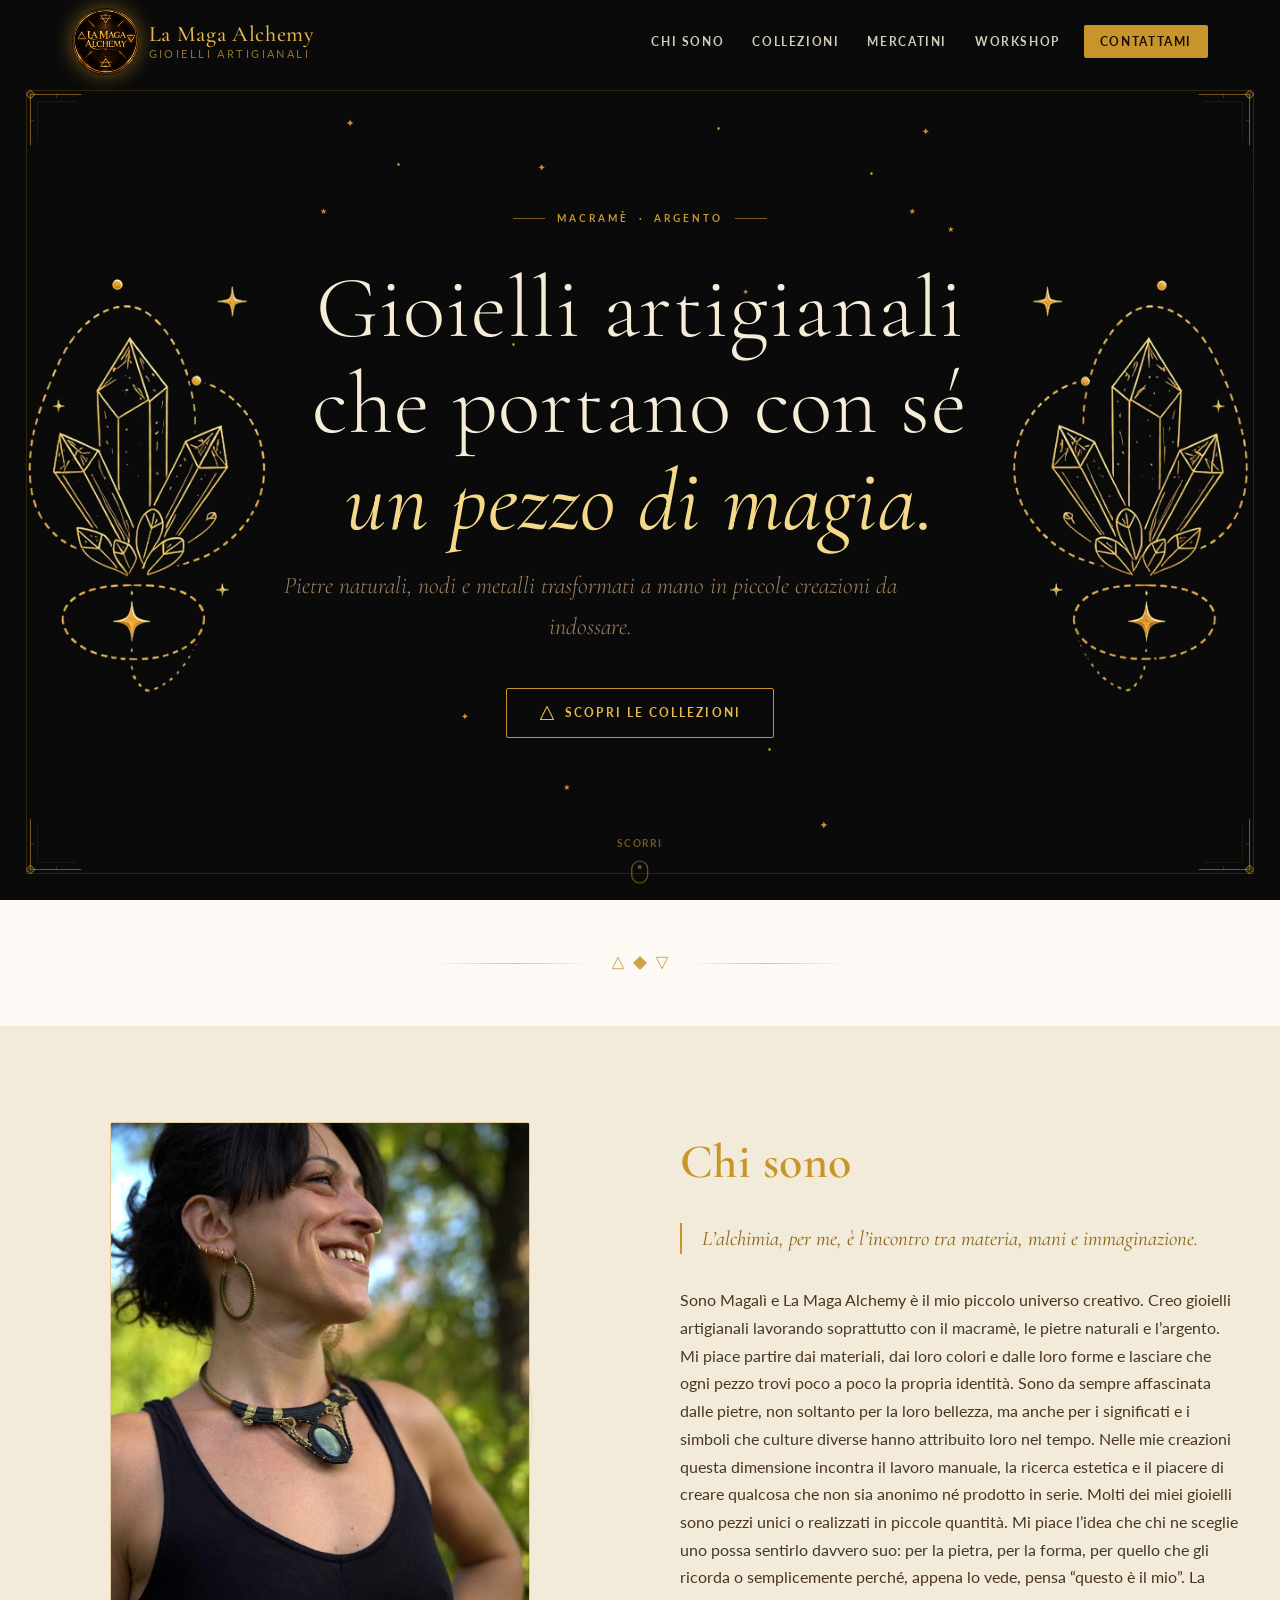
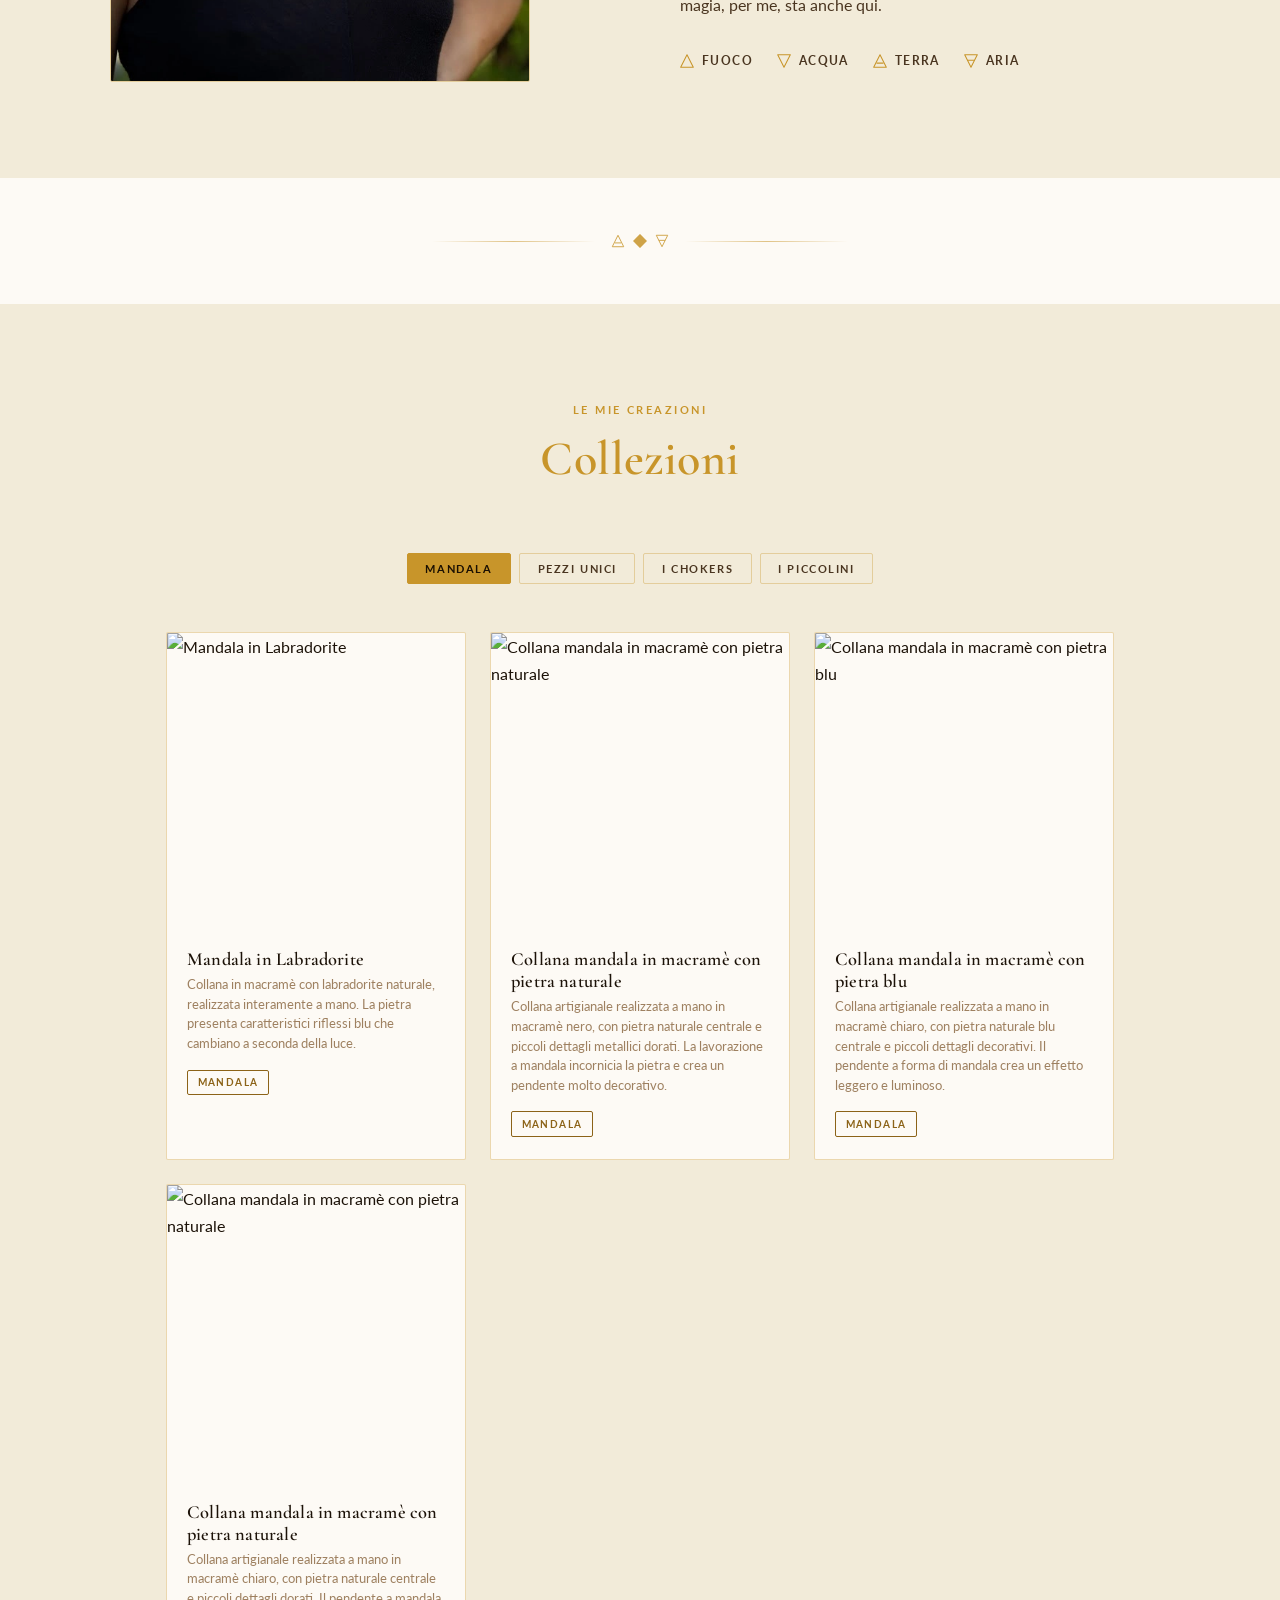
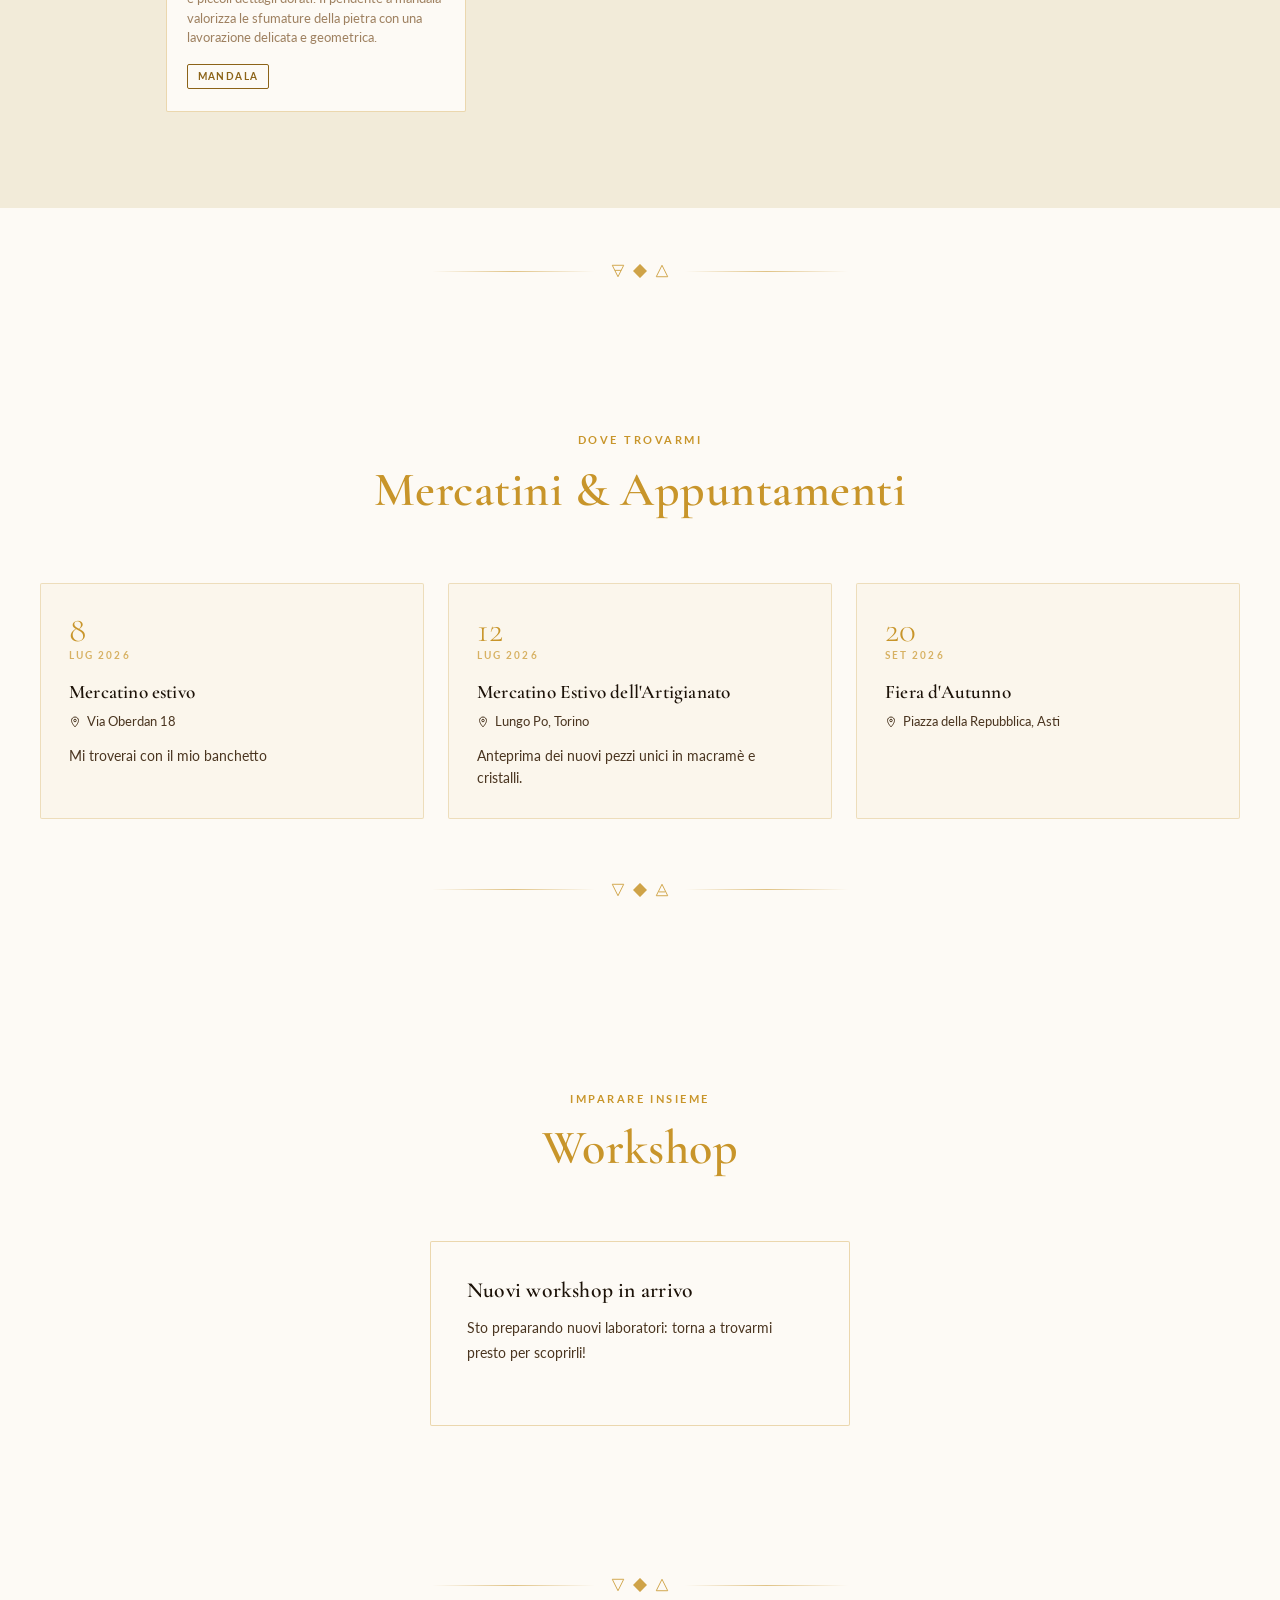
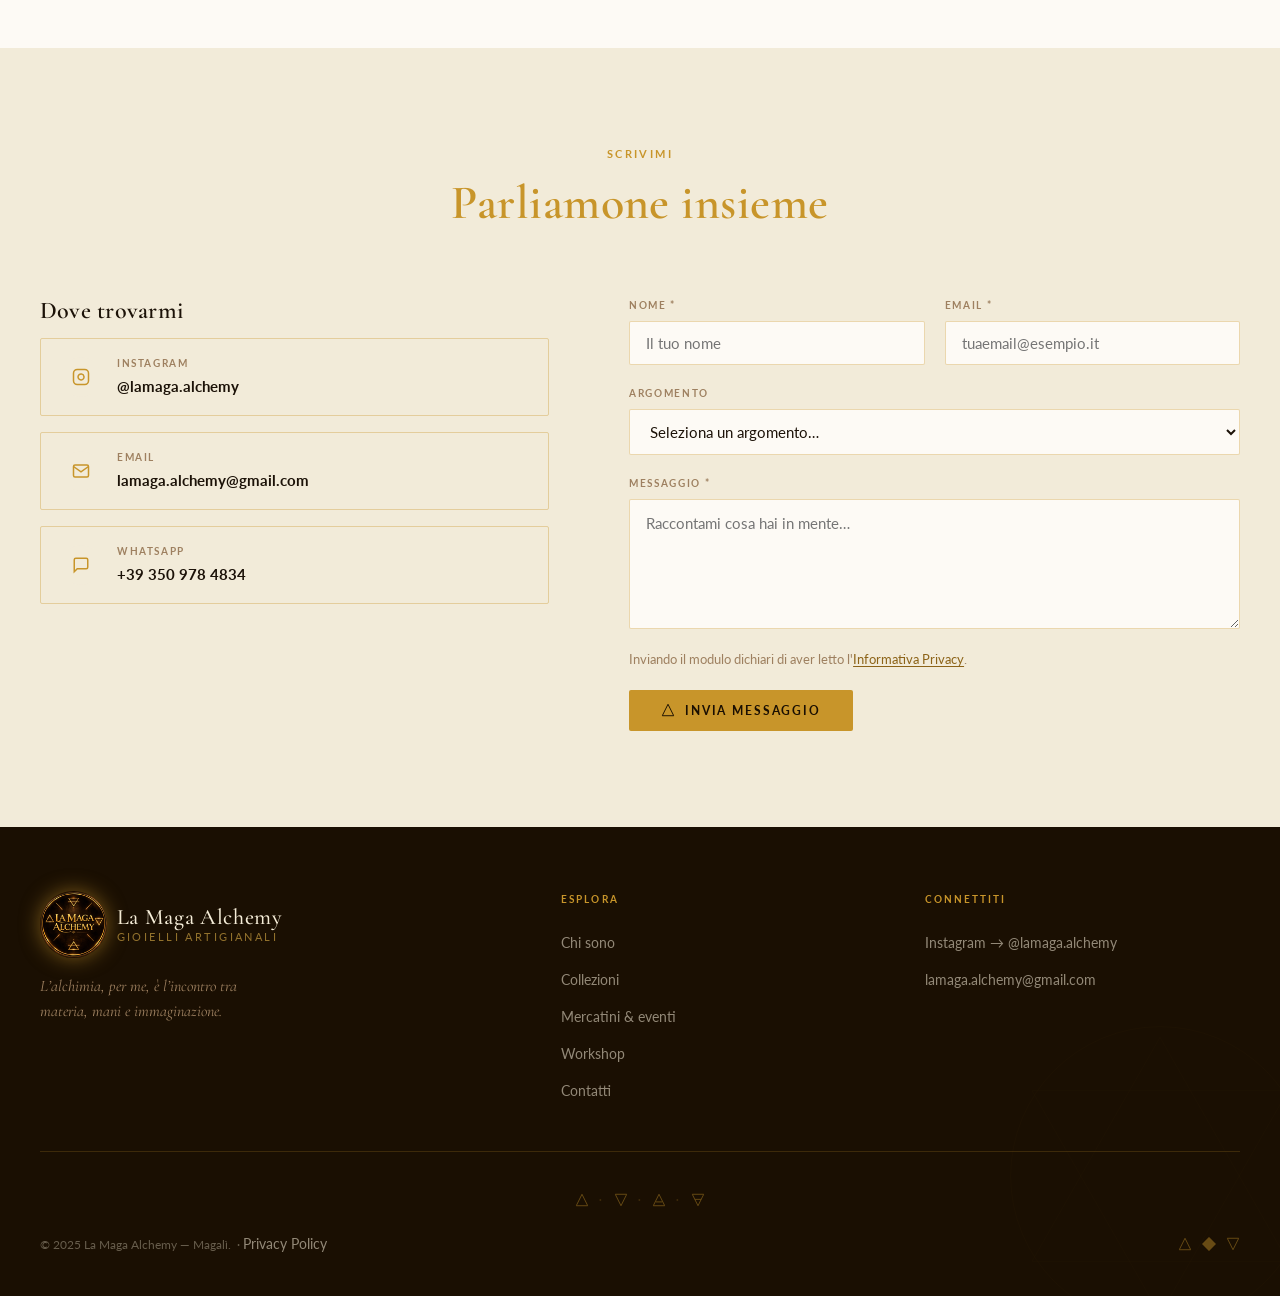
==== commit 24e704e9: "Aggiunge pagina Privacy Policy, form contatti funzionante via Netlify Forms, riordino collezioni e r" ====
--- a/index.html
+++ b/index.html
@@ -323,18 +323,25 @@
 
     <!-- Tabs -->
     <div class="collezioni-tabs reveal">
-      <button class="tab-btn active" data-tab="piccolini">I Piccolini</button>
+      <button class="tab-btn active" data-tab="mandala">Mandala</button>
+      <button class="tab-btn" data-tab="pezzi-unici">Pezzi Unici</button>
       <button class="tab-btn" data-tab="chokers">I Chokers</button>
-      <button class="tab-btn" data-tab="pezzi-unici">Pezzi Unici</button>
-      <button class="tab-btn" data-tab="mandala">Mandala</button>
-    </div>
-
-    <!-- Gruppo: I Piccolini -->
-    <div class="collezione-group active" data-group="piccolini">
-      <div class="products-grid" data-products-grid="piccolini">
+      <button class="tab-btn" data-tab="piccolini">I Piccolini</button>
+    </div>
+
+    <!-- Gruppo: Mandala -->
+    <div class="collezione-group active" data-group="mandala">
+      <div class="products-grid" data-products-grid="mandala">
         <p class="eventi-loading">Caricamento collezione…</p>
       </div>
-    </div><!-- /piccolini -->
+    </div><!-- /mandala -->
+
+    <!-- Gruppo: Pezzi Unici -->
+    <div class="collezione-group" data-group="pezzi-unici">
+      <div class="products-grid" data-products-grid="pezzi-unici">
+        <p class="eventi-loading">Caricamento collezione…</p>
+      </div>
+    </div><!-- /pezzi-unici -->
 
     <!-- Gruppo: I Chokers -->
     <div class="collezione-group" data-group="chokers">
@@ -343,19 +350,12 @@
       </div>
     </div><!-- /chokers -->
 
-    <!-- Gruppo: Pezzi Unici -->
-    <div class="collezione-group" data-group="pezzi-unici">
-      <div class="products-grid" data-products-grid="pezzi-unici">
+    <!-- Gruppo: I Piccolini -->
+    <div class="collezione-group" data-group="piccolini">
+      <div class="products-grid" data-products-grid="piccolini">
         <p class="eventi-loading">Caricamento collezione…</p>
       </div>
-    </div><!-- /pezzi-unici -->
-
-    <!-- Gruppo: Mandala -->
-    <div class="collezione-group" data-group="mandala">
-      <div class="products-grid" data-products-grid="mandala">
-        <p class="eventi-loading">Caricamento collezione…</p>
-      </div>
-    </div><!-- /mandala -->
+    </div><!-- /piccolini -->
 
   </div>
 </section>
@@ -430,9 +430,9 @@
       <h2 class="section-title reveal reveal-delay-1">
         Workshop
       </h2>
-      <p class="section-desc reveal reveal-delay-2" id="workshop-intro">
+<!--       <p class="section-desc reveal reveal-delay-2" id="workshop-intro">
         [Descrizione introduttiva dei workshop]
-      </p>
+      </p> -->
     </div>
 
     <div class="workshop-grid" id="workshop-grid">
@@ -468,9 +468,9 @@
       <h2 class="section-title reveal reveal-delay-1">
         Parliamone <span class="gold">insieme</span>
       </h2>
-      <p class="section-desc reveal reveal-delay-2">
+<!--       <p class="section-desc reveal reveal-delay-2">
         [Descrizione della sezione contatti]
-      </p>
+      </p> -->
     </div>
 
     <div class="contatti-grid">
@@ -480,9 +480,9 @@
         <h3 class="reveal reveal-delay-1" style="font-family:var(--font-title);font-size:1.5rem;color:var(--text-dark);margin-bottom:0.75rem">
           Dove trovarmi
         </h3>
-        <p style="color:var(--text-mid);margin-bottom:2rem;max-width:100%">
+<!--         <p style="color:var(--text-mid);margin-bottom:2rem;max-width:100%">
           [Frase introduttiva ai contatti]
-        </p>
+        </p> -->
 
         <div class="contatti-links">
 
@@ -506,7 +506,7 @@
           <!--
             ✉️ EMAIL: sostituisci con la tua email reale.
           -->
-          <a href="mailto:info@lamagaalchemy.it" class="contatti-link">
+          <a href="mailto:lamaga.alchemy@gmail.com" class="contatti-link">
             <div class="contatti-link-icon" aria-hidden="true">
               <svg width="18" height="18" viewBox="0 0 24 24" fill="none" stroke="currentColor" stroke-width="2">
                 <path d="M4 4h16c1.1 0 2 .9 2 2v12c0 1.1-.9 2-2 2H4c-1.1 0-2-.9-2-2V6c0-1.1.9-2 2-2z"/>
@@ -515,7 +515,7 @@
             </div>
             <div class="contatti-link-text">
               <span class="contatti-link-label">Email</span>
-              <span class="contatti-link-value">info@lamagaalchemy.it</span>
+              <span class="contatti-link-value">lamaga.alchemy@gmail.com</span>
             </div>
           </a>
 
@@ -530,7 +530,7 @@
             </div>
             <div class="contatti-link-text">
               <span class="contatti-link-label">WhatsApp</span>
-              <span class="contatti-link-value">+39 xxx xxx xxxx</span>
+              <span class="contatti-link-value">+39 350 978 4834</span>
             </div>
           </a>
 
@@ -539,7 +539,11 @@
 
       <!-- Form -->
       <div class="reveal reveal-delay-2">
-        <form id="contact-form" class="contact-form" novalidate>
+        <form id="contact-form" class="contact-form" novalidate name="contatti" method="POST" data-netlify="true" netlify-honeypot="bot-field">
+          <input type="hidden" name="form-name" value="contatti" />
+          <p class="form-hidden-field" hidden>
+            <label>Non compilare questo campo: <input name="bot-field" /></label>
+          </p>
           <div class="form-row">
             <div class="form-group">
               <label class="form-label" for="nome">Nome *</label>
@@ -567,6 +571,10 @@
             <textarea class="form-textarea" id="messaggio" name="messaggio" placeholder="Raccontami cosa hai in mente…" required></textarea>
           </div>
 
+          <p class="form-privacy-note">
+            Inviando il modulo dichiari di aver letto l'<a href="privacy-policy.html">Informativa Privacy</a>.
+          </p>
+
           <button type="submit" class="btn-primary">
             <svg width="14" height="14" viewBox="0 0 20 22" fill="none" aria-hidden="true"><use href="#sym-fire"/></svg>
             Invia messaggio
@@ -609,8 +617,7 @@
           </div>
         </a>
         <p class="footer-tagline">
-          "La materia non si crea né si distrugge.<br/>
-          Si trasforma. E diventa arte."
+L’alchimia, per me, è l’incontro tra materia, mani e immaginazione.
         </p>
       </div>
 
@@ -639,7 +646,7 @@
           <li>
             <!-- ✉️ Sostituisci con la tua email reale -->
             <a href="mailto:info@lamagaalchemy.it" class="footer-link">
-              info@lamagaalchemy.it
+              lamaga.alchemy@gmail.com
             </a>
           </li>
         </ul>
@@ -661,6 +668,7 @@
       <p class="footer-copy">
         &copy; 2025 La Maga Alchemy — Magalì.
         <!-- Fatto con ✦ a mano. -->
+        &nbsp;·&nbsp;<a href="privacy-policy.html" class="footer-link">Privacy Policy</a>
       </p>
       <div class="footer-symbols">
         <svg width="12" height="14" viewBox="0 0 20 22" fill="none" stroke="currentColor" stroke-width="1.5"><use href="#sym-fire"/></svg>
--- a/style.css
+++ b/style.css
@@ -778,7 +778,8 @@
 
 .products-grid {
   display: grid;
-  grid-template-columns: repeat(auto-fill, minmax(260px, 1fr));
+  grid-template-columns: repeat(auto-fit, minmax(260px, 300px));
+  justify-content: center;
   gap: 1.5rem;
 }
 
@@ -1232,6 +1233,106 @@
   font-size: 0.9rem;
   color: var(--gold-dark);
   font-weight: 700;
+}
+
+.form-privacy-note {
+  font-size: 0.8rem;
+  line-height: 1.6;
+  color: var(--text-muted);
+}
+
+.form-privacy-note a {
+  color: var(--gold-dark);
+  text-decoration: underline;
+  text-underline-offset: 2px;
+}
+
+.form-privacy-note a:hover { color: var(--gold); }
+
+/* =============================================
+   PAGINA LEGALE (Privacy Policy)
+   ============================================= */
+.legal-page { padding: 9rem 2rem 6rem; }
+
+.legal-container {
+  max-width: 800px;
+  margin: 0 auto;
+}
+
+.legal-title {
+  font-size: clamp(2.4rem, 6vw, 3.4rem);
+  color: var(--gold);
+  margin-bottom: 0.9rem;
+}
+
+.legal-updated {
+  font-size: 0.75rem;
+  letter-spacing: 0.1em;
+  text-transform: uppercase;
+  color: var(--text-muted);
+  margin-bottom: 3.5rem;
+}
+
+.legal-intro {
+  color: var(--text-mid);
+  font-size: 1.05rem;
+  line-height: 1.85;
+  margin-bottom: 3rem;
+}
+
+.legal-body h2 {
+  font-size: clamp(1.3rem, 2.2vw, 1.6rem);
+  color: var(--text-dark);
+  margin: 3.25rem 0 1rem;
+}
+
+.legal-body h2:first-child { margin-top: 0; }
+
+.legal-body p {
+  color: var(--text-mid);
+  font-size: 1rem;
+  line-height: 1.85;
+  max-width: 70ch;
+  margin-bottom: 1.1rem;
+}
+
+.legal-body ul {
+  margin: 0 0 1.1rem;
+  padding-left: 1.3rem;
+  max-width: 70ch;
+}
+
+.legal-body ul li {
+  list-style: disc;
+  color: var(--text-mid);
+  font-size: 1rem;
+  line-height: 1.85;
+  margin-bottom: 0.4rem;
+}
+
+.legal-body a {
+  color: var(--gold-dark);
+  text-decoration: underline;
+  text-underline-offset: 2px;
+}
+
+.legal-body a:hover { color: var(--gold); }
+
+.legal-back {
+  display: inline-block;
+  margin-top: 4rem;
+  font-size: 0.72rem;
+  font-weight: 700;
+  letter-spacing: 0.16em;
+  text-transform: uppercase;
+  color: var(--gold-dark);
+}
+
+.legal-back:hover { color: var(--gold); }
+
+@media (max-width: 640px) {
+  .legal-page { padding: 7rem 1.25rem 4rem; }
+  .legal-body h2 { margin: 2.5rem 0 0.9rem; }
 }
 
 /* =============================================
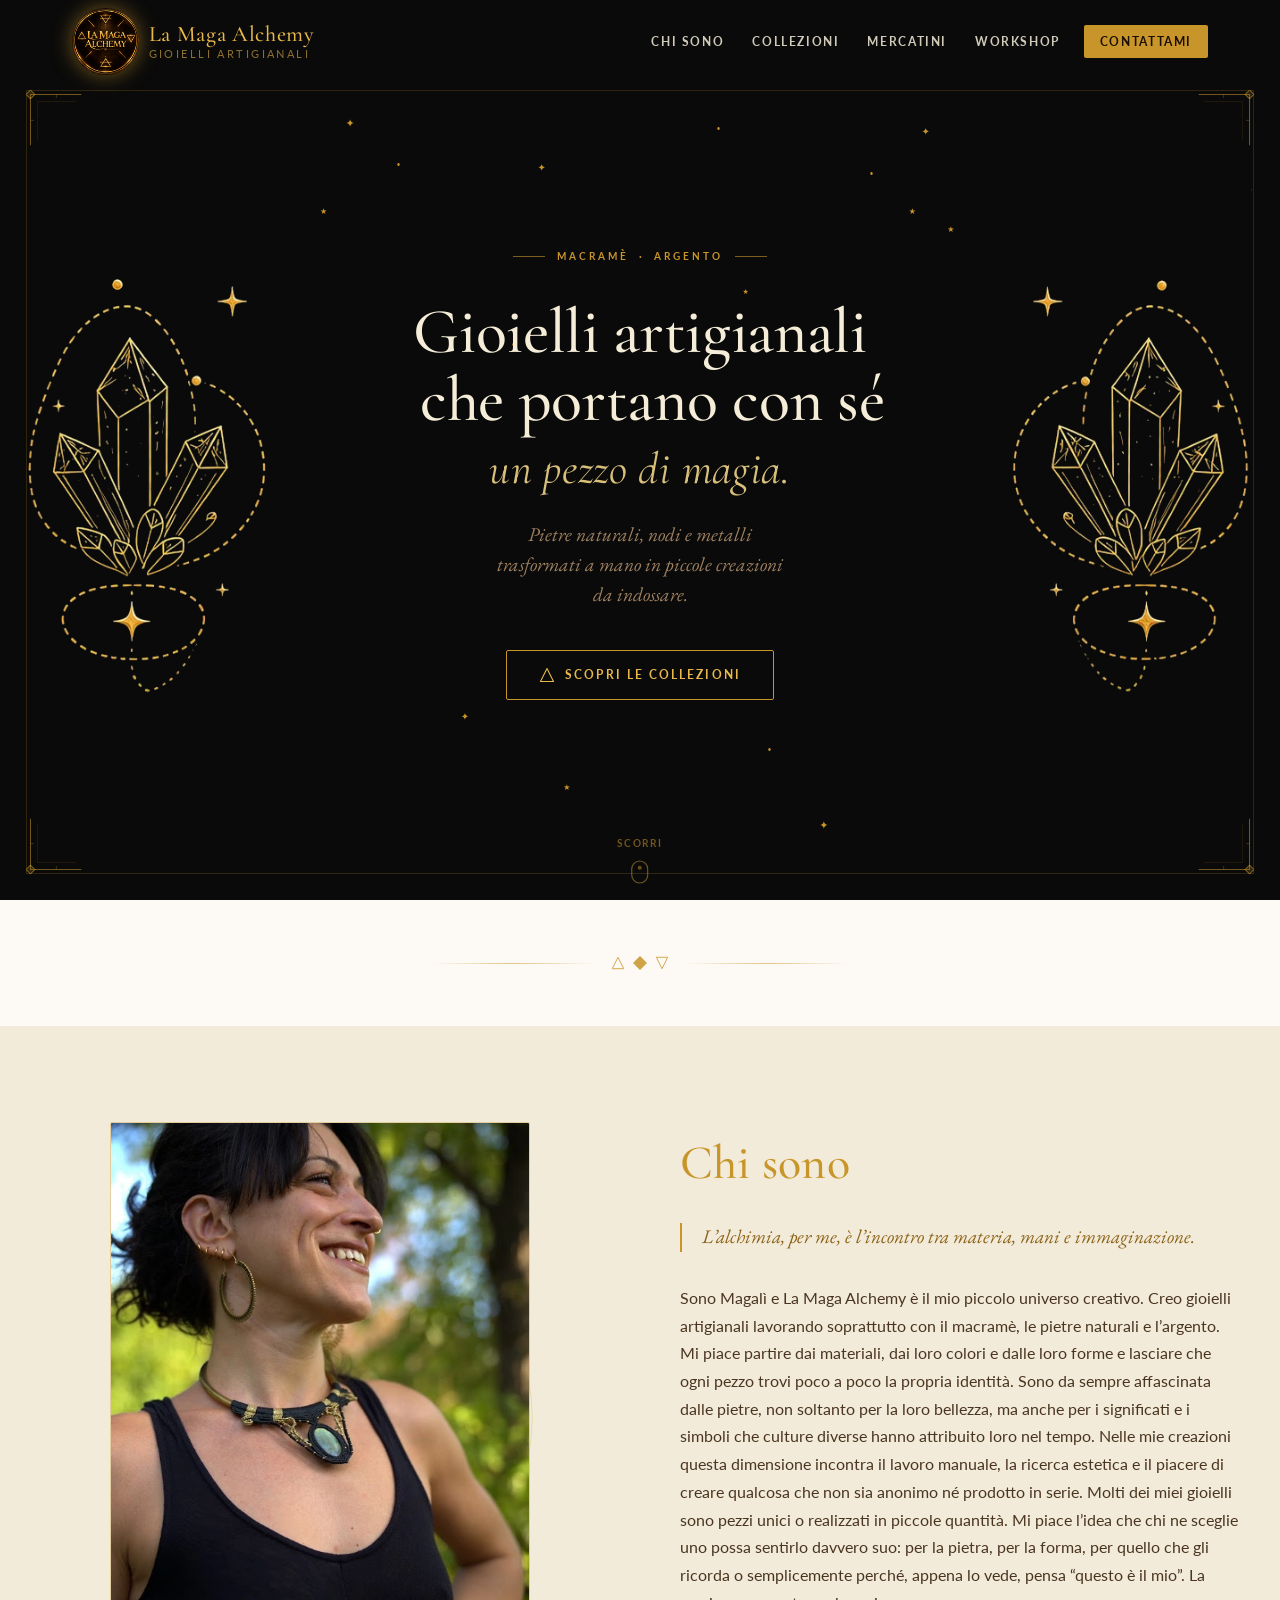
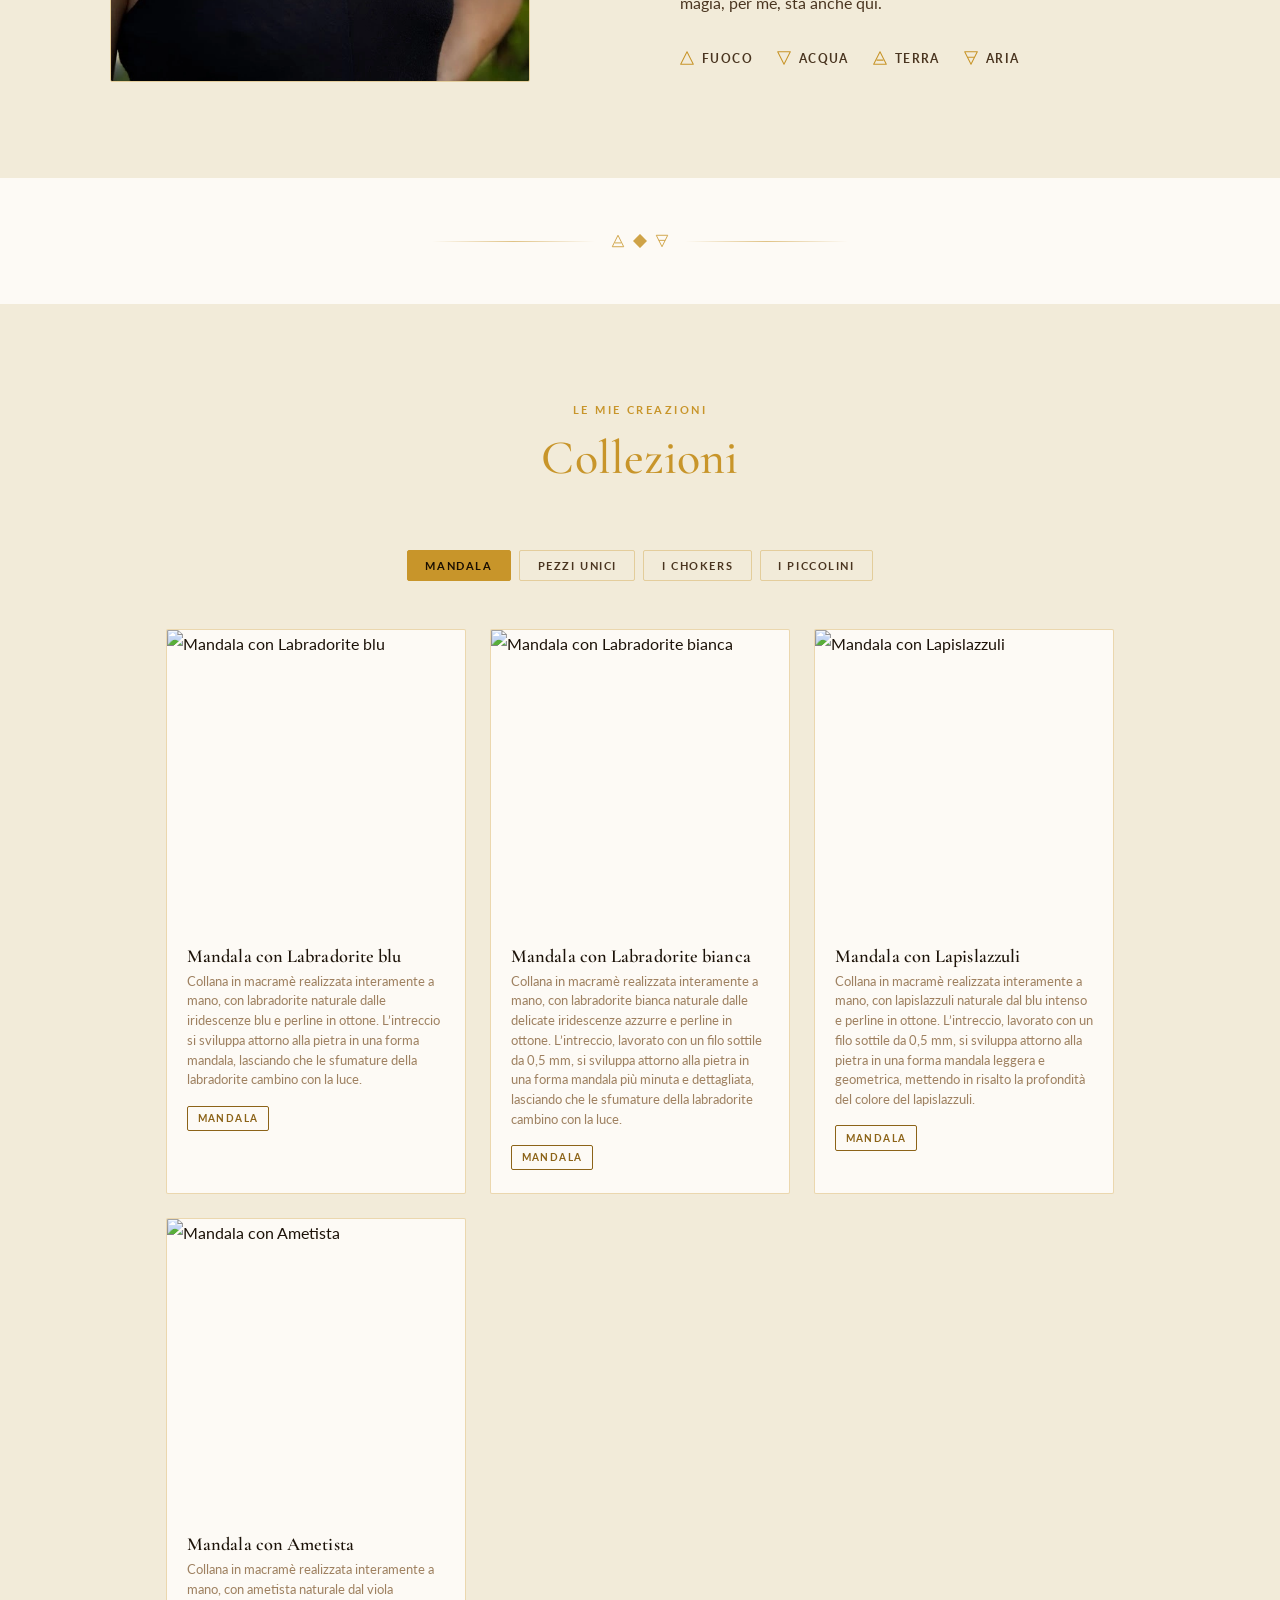
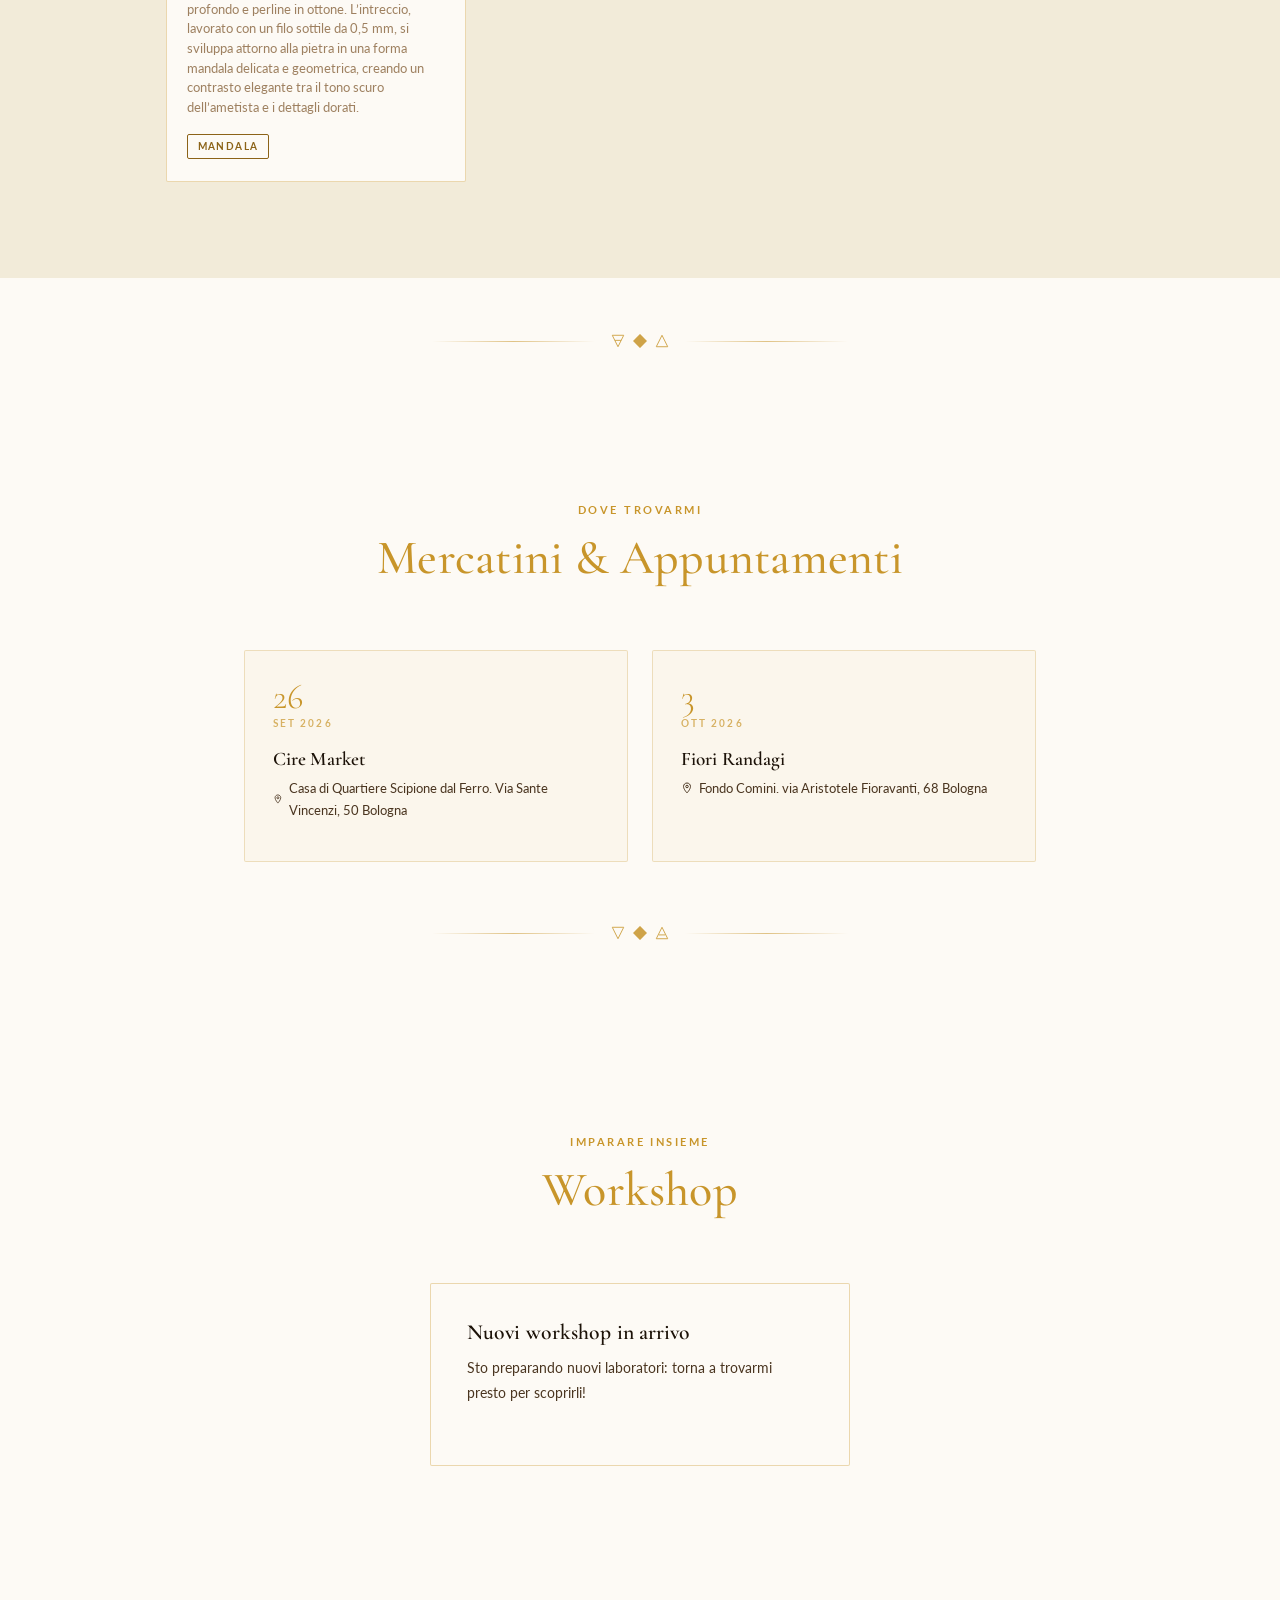
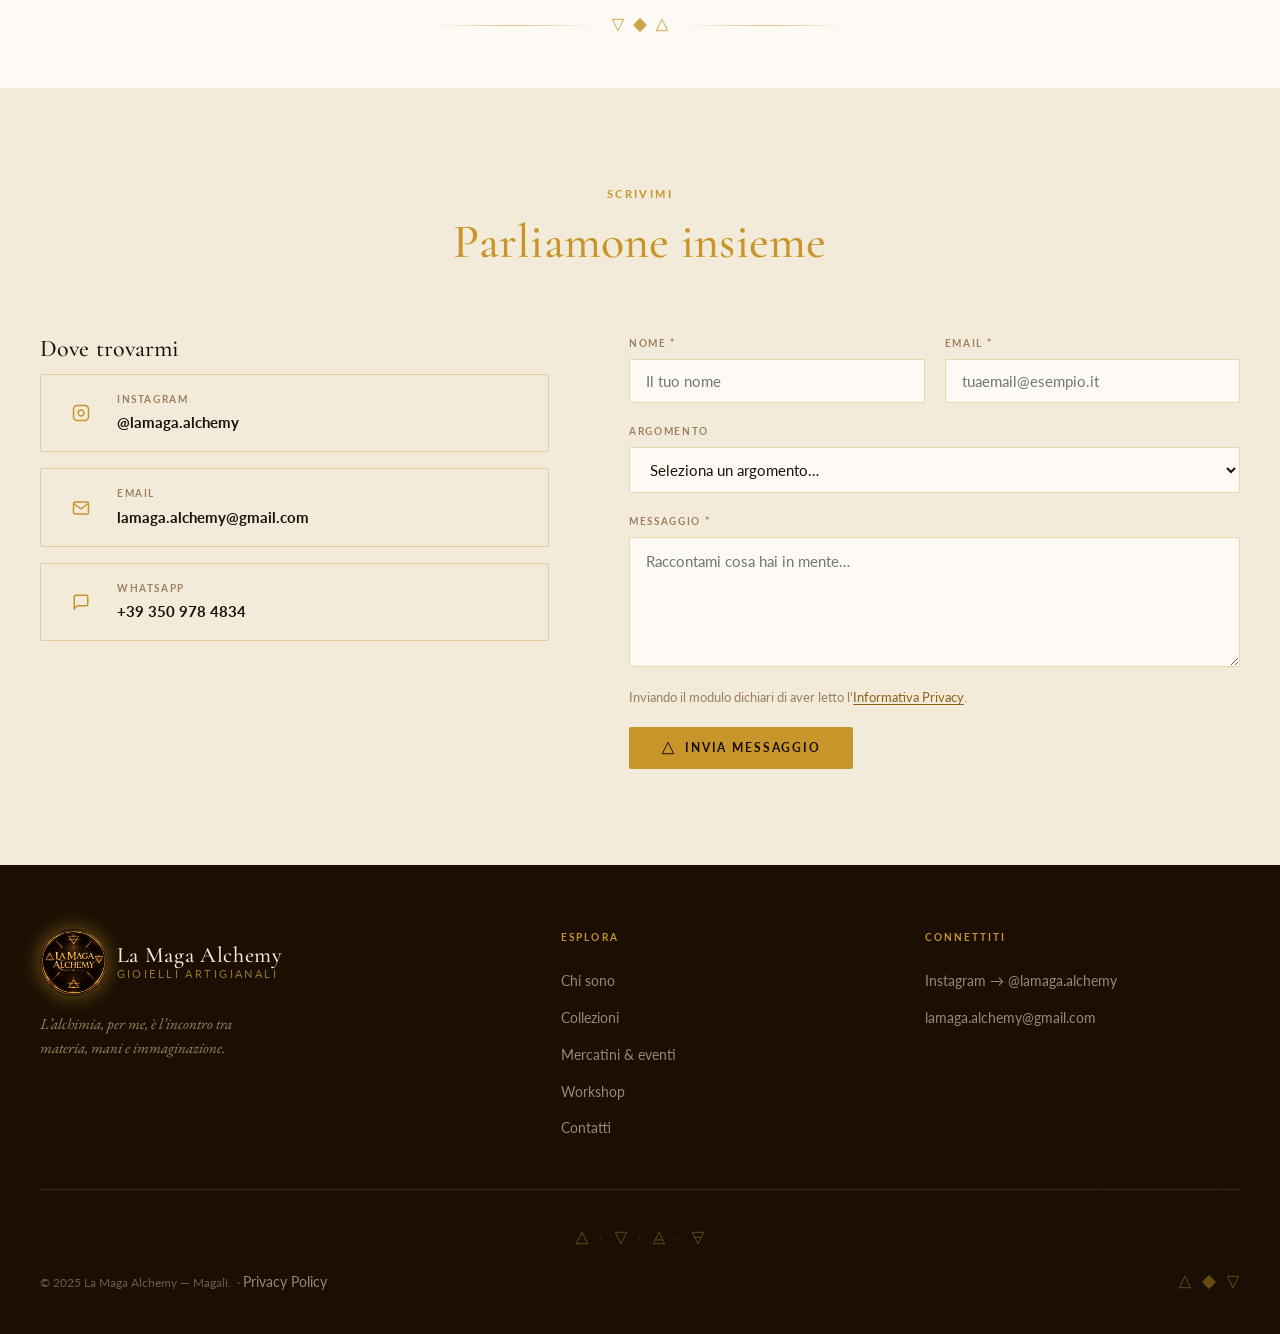
==== commit 40d64fe2: "Rifinisce la tipografia: titoli in Cormorant Medium, testi secondari in EB Garamond e nuova composiz" ====
--- a/index.html
+++ b/index.html
@@ -12,7 +12,7 @@
   <!-- Google Fonts -->
   <link rel="preconnect" href="https://fonts.googleapis.com" />
   <link rel="preconnect" href="https://fonts.gstatic.com" crossorigin />
-  <link href="https://fonts.googleapis.com/css2?family=Cormorant+Garamond:ital,wght@0,300;0,400;0,500;0,600;0,700;1,300;1,400;1,600&family=Lato:wght@300;400;700&display=swap" rel="stylesheet" />
+  <link href="https://fonts.googleapis.com/css2?family=Cormorant+Garamond:ital,wght@0,300;0,400;0,500;0,600;0,700;1,300;1,400;1,600&family=EB+Garamond:ital,wght@0,400;0,500;1,400&family=Lato:wght@300;400;700&display=swap" rel="stylesheet" />
 
   <link rel="stylesheet" href="style.css" />
 </head>
@@ -178,7 +178,8 @@
     </div>
 
     <h1 class="hero-title">
-      Gioielli artigianali che portano con sé<br/>
+      <span class="hero-line">Gioielli artigianali</span>
+      <span class="hero-line">che portano con sé</span>
       <em>un pezzo di magia.</em>
     </h1>
 
--- a/style.css
+++ b/style.css
@@ -4,7 +4,7 @@
    ============================================= */
 
 /* --- Google Fonts --- */
-@import url('https://fonts.googleapis.com/css2?family=Cormorant+Garamond:ital,wght@0,300;0,400;0,500;0,600;0,700;1,300;1,400;1,600&family=Lato:wght@300;400;700&display=swap');
+@import url('https://fonts.googleapis.com/css2?family=Cormorant+Garamond:ital,wght@0,300;0,400;0,500;0,600;0,700;1,300;1,400;1,600&family=EB+Garamond:ital,wght@0,400;0,500;1,400&family=Lato:wght@300;400;700&display=swap');
 
 /* --- Custom Properties --- */
 :root {
@@ -26,6 +26,7 @@
   --border-gold:   rgba(200, 149, 42, 0.35);
 
   --font-title:    'Cormorant Garamond', Georgia, serif;
+  --font-text:     'EB Garamond', Georgia, serif;   /* testi secondari in serif */
   --font-body:     'Lato', system-ui, sans-serif;
 
   --radius:        4px;
@@ -56,9 +57,11 @@
 /* --- Typography --- */
 h1, h2, h3, h4 {
   font-family: var(--font-title);
-  font-weight: 600;
-  line-height: 1.2;
-  letter-spacing: 0.01em;
+  font-weight: 500;
+  line-height: 1.15;
+  letter-spacing: 0.005em;
+  font-kerning: normal;
+  text-rendering: optimizeLegibility;
 }
 
 h2 { font-size: clamp(2rem, 4vw, 3rem); }
@@ -476,29 +479,43 @@
 
 .hero-title {
   font-family: var(--font-title);
-  font-size: clamp(2.8rem, 7vw, 5.5rem);
-  font-weight: 300;
+  /* ~36px su telefono → 64px su desktop largo */
+  font-size: clamp(2.15rem, 1.5rem + 3.2vw, 4rem);
+  font-weight: 500;
   color: var(--text-light);
-  line-height: 1.1;
-  letter-spacing: 0.01em;
-  margin-bottom: 1rem;
+  line-height: 1.06;
+  letter-spacing: -0.005em;
+  margin-bottom: 1.6rem;
   opacity: 0;
   animation: fade-up 1s ease 0.5s forwards;
 }
 
+/* Righe del titolo: a capo voluto, con un leggero sfalsamento
+   per evitare un blocco di tre righe tutte uguali */
+.hero-line { display: block; }
+.hero-line + .hero-line { padding-left: clamp(0.35em, 0.1em + 1.4vw, 0.9em); }
+
+/* "un pezzo di magia." — corsivo più piccolo, leggero e arioso */
 .hero-title em {
+  display: block;
+  margin-top: 0.28em;
+  font-size: 0.7em;
   font-style: italic;
+  font-weight: 400;
+  letter-spacing: 0.015em;
   color: var(--gold-pale);
+  opacity: 0.88;
+}
+
+.hero-sub {
+  font-family: var(--font-text);
+  font-size: clamp(1rem, 0.92rem + 0.45vw, 1.22rem);
   font-weight: 400;
-}
-
-.hero-sub {
-  font-family: var(--font-title);
-  font-size: clamp(1.1rem, 2.2vw, 1.5rem);
-  font-weight: 300;
   font-style: italic;
+  line-height: 1.55;
   color: var(--text-muted);
-  margin-bottom: 2.5rem;
+  max-width: 34ch;
+  margin: 0 auto 2.5rem;
   opacity: 0;
   animation: fade-up 1s ease 0.7s forwards;
 }
@@ -595,8 +612,8 @@
 .section--dark .section-title span.gold { color: var(--gold-pale); }
 
 .section-desc {
-  font-family: var(--font-title);
-  font-size: 1.15rem;
+  font-family: var(--font-text);
+  font-size: 1.08rem;
   font-style: italic;
   color: var(--text-mid);
   margin: 1rem auto 0;
@@ -708,8 +725,8 @@
 .chi-sono-content p:last-of-type { margin-bottom: 2rem; }
 
 .chi-sono-content .quote {
-  font-family: var(--font-title);
-  font-size: 1.3rem;
+  font-family: var(--font-text);
+  font-size: 1.2rem;
   font-style: italic;
   font-weight: 400;
   color: var(--gold-dark);
@@ -921,18 +938,29 @@
 .eventi-empty {
   grid-column: 1 / -1;
   text-align: center;
-  font-family: var(--font-title);
+  font-family: var(--font-text);
   font-style: italic;
-  font-size: 1.1rem;
+  font-size: 1.02rem;
   color: var(--text-muted);
   padding: 3rem 1rem;
   opacity: 0.7;
 }
 
+/* Colonne a larghezza massima fissa + auto-fit: con pochi eventi le
+   card restano centrate, quando le righe si riempiono l'ultima riga
+   parte da sinistra (stesso comportamento della griglia workshop). */
 .eventi-grid {
   display: grid;
-  grid-template-columns: repeat(auto-fill, minmax(300px, 1fr));
+  grid-template-columns: repeat(auto-fit, minmax(300px, 384px));
+  justify-content: center;
   gap: 1.5rem;
+}
+
+/* Con auto-fit le colonne vuote collassano: i messaggi di
+   caricamento/vuoto userebbero una sola colonna stretta. */
+.eventi-grid:has(> .eventi-loading, > .eventi-empty),
+.workshop-grid:has(> .eventi-loading, > .eventi-empty) {
+  display: block;
 }
 
 .evento-card {
@@ -1374,8 +1402,8 @@
 .footer-brand .logo-text { color: var(--text-light); }
 
 .footer-tagline {
-  font-family: var(--font-title);
-  font-size: 1rem;
+  font-family: var(--font-text);
+  font-size: 0.95rem;
   font-style: italic;
   color: var(--text-muted);
   line-height: 1.6;
@@ -1440,7 +1468,6 @@
   .form-row { grid-template-columns: 1fr; }
   .footer-top { grid-template-columns: 1fr; gap: 2rem; }
   .footer-bottom { flex-direction: column; align-items: flex-start; }
-  .hero-title { font-size: clamp(2.2rem, 9vw, 3.5rem); }
 }
 
 @media (max-width: 480px) {
